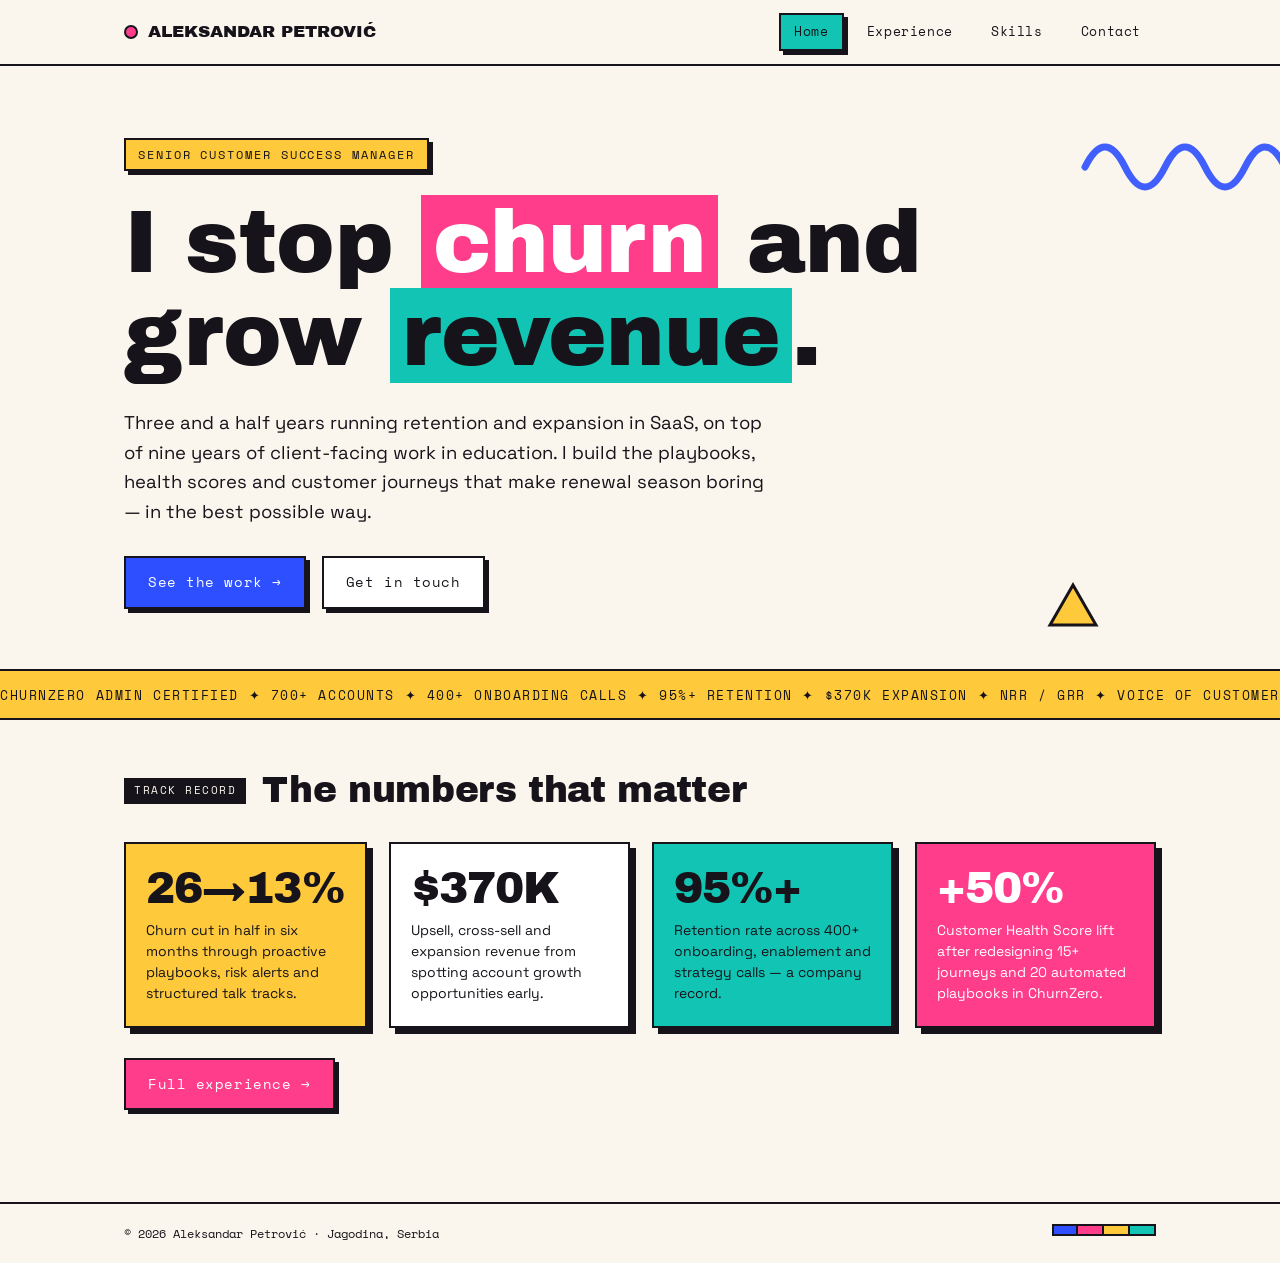
==== index.html @ 9ced5e2f "Add files via upload" ====
<!DOCTYPE html>
<html lang="en">
<head>
<meta charset="utf-8">
<meta name="viewport" content="width=device-width, initial-scale=1">
<title>Aleksandar Petrović — Senior Customer Success Manager</title>
<meta name="description" content="Senior Customer Success Manager. Churn cut from 26% to 13% in six months. $370K expansion revenue. ChurnZero Admin Certified.">
<link rel="preconnect" href="https://fonts.googleapis.com">
<link rel="preconnect" href="https://fonts.gstatic.com" crossorigin>
<link href="https://fonts.googleapis.com/css2?family=Archivo+Black&family=Space+Grotesk:wght@400;500;700&family=Space+Mono&display=swap" rel="stylesheet">
<link rel="stylesheet" href="styles.css">
<style>
/* hero specific */
.hero{padding:72px 0 60px;position:relative;overflow:hidden}
.hero h1{font-size:clamp(42px,7.4vw,88px);margin-top:26px;max-width:14ch}
.hero h1 .hl-pink{background:var(--pink);color:#fff;padding:0 12px;box-decoration-break:clone;-webkit-box-decoration-break:clone}
.hero h1 .hl-teal{background:var(--teal);padding:0 12px;box-decoration-break:clone;-webkit-box-decoration-break:clone}
.hero p.lede{max-width:54ch;margin:26px 0 0;font-size:18.5px}
.squiggle{position:absolute;right:-20px;top:56px;opacity:.9}
.tri{position:absolute;right:180px;bottom:40px}
@media(max-width:900px){.squiggle,.tri{display:none}}
.marquee{
  border-top:var(--border);border-bottom:var(--border);background:var(--yellow);
  overflow:hidden;white-space:nowrap;padding:10px 0;
}
.marquee span{
  display:inline-block;font-family:"Space Mono",monospace;font-size:13px;letter-spacing:.12em;
  text-transform:uppercase;animation:scroll 26s linear infinite;
}
@keyframes scroll{from{transform:translateX(0)}to{transform:translateX(-50%)}}
</style>
</head>
<body>

<nav>
  <div class="wrap">
    <a class="brand" href="index.html"><span class="dot"></span>ALEKSANDAR PETROVIĆ</a>
    <div class="navlinks">
      <a href="index.html" aria-current="page">Home</a>
      <a href="experience.html">Experience</a>
      <a href="skills.html">Skills</a>
      <a href="contact.html">Contact</a>
    </div>
  </div>
</nav>

<header class="hero">
  <div class="deco squiggle" aria-hidden="true">
    <svg width="220" height="90" viewBox="0 0 220 90" fill="none">
      <path d="M5 45 Q 25 5, 45 45 T 85 45 T 125 45 T 165 45 T 205 45" stroke="#2D4FFF" stroke-width="7" stroke-linecap="round"/>
    </svg>
  </div>
  <div class="deco tri" aria-hidden="true">
    <svg width="54" height="48" viewBox="0 0 54 48"><path d="M27 4 L50 44 L4 44 Z" fill="#FFC93C" stroke="#16141A" stroke-width="3"/></svg>
  </div>
  <div class="wrap">
    <span class="eyebrow">Senior Customer Success Manager</span>
    <h1>I stop <span class="hl-pink">churn</span> and grow <span class="hl-teal">revenue</span>.</h1>
    <p class="lede">Three and a half years running retention and expansion in SaaS, on top of nine years of client-facing work in education. I build the playbooks, health scores and customer journeys that make renewal season boring — in the best possible way.</p>
    <div class="btn-row">
      <a class="btn primary" href="experience.html">See the work →</a>
      <a class="btn" href="contact.html">Get in touch</a>
    </div>
  </div>
</header>

<div class="marquee" aria-hidden="true">
  <span>ChurnZero Admin Certified ✦ 700+ accounts ✦ 400+ onboarding calls ✦ 95%+ retention ✦ $370K expansion ✦ NRR / GRR ✦ Voice of Customer ✦ ChurnZero Admin Certified ✦ 700+ accounts ✦ 400+ onboarding calls ✦ 95%+ retention ✦ $370K expansion ✦ NRR / GRR ✦ Voice of Customer ✦&nbsp;</span>
</div>

<section>
  <div class="wrap">
    <div class="sec-title">
      <span class="tag">Track record</span>
      <h2>The numbers that matter</h2>
    </div>
    <div class="stats">
      <div class="stat s1">
        <div class="n">26→13%</div>
        <p>Churn cut in half in six months through proactive playbooks, risk alerts and structured talk tracks.</p>
      </div>
      <div class="stat s2">
        <div class="n">$370K</div>
        <p>Upsell, cross-sell and expansion revenue from spotting account growth opportunities early.</p>
      </div>
      <div class="stat s3">
        <div class="n">95%+</div>
        <p>Retention rate across 400+ onboarding, enablement and strategy calls — a company record.</p>
      </div>
      <div class="stat s4">
        <div class="n">+50%</div>
        <p>Customer Health Score lift after redesigning 15+ journeys and 20 automated playbooks in ChurnZero.</p>
      </div>
    </div>
    <div class="btn-row">
      <a class="btn hot" href="experience.html">Full experience →</a>
    </div>
  </div>
</section>

<footer>
  <div class="wrap">
    <span>© 2026 Aleksandar Petrović · Jagodina, Serbia</span>
    <span class="strip" aria-hidden="true"><i class="c1"></i><i class="c2"></i><i class="c3"></i><i class="c4"></i></span>
  </div>
</footer>

</body>
</html>
---- styles.css ----
:root{
  --paper:#FAF6EE;
  --ink:#16141A;
  --blue:#2D4FFF;
  --pink:#FF3D8A;
  --yellow:#FFC93C;
  --teal:#12C4B4;
  --shadow:6px 6px 0 var(--ink);
  --shadow-sm:4px 4px 0 var(--ink);
  --border:2.5px solid var(--ink);
  --max:1080px;
}
*{box-sizing:border-box}
html{scroll-behavior:smooth}
body{
  margin:0;background:var(--paper);color:var(--ink);
  font-family:"Space Grotesk",system-ui,sans-serif;
  font-size:17px;line-height:1.6;-webkit-font-smoothing:antialiased;
}
h1,h2,h3{font-family:"Archivo Black",system-ui,sans-serif;font-weight:400;line-height:1.05;letter-spacing:-.01em;margin:0}
a{color:inherit}
.wrap{max-width:var(--max);margin:0 auto;padding:0 24px}
.mono{font-family:"Space Mono",monospace}
.eyebrow{
  font-family:"Space Mono",monospace;font-size:12px;letter-spacing:.16em;
  text-transform:uppercase;display:inline-block;
  border:var(--border);background:var(--yellow);padding:5px 12px;box-shadow:var(--shadow-sm);
}
:focus-visible{outline:3px solid var(--blue);outline-offset:3px}

/* ================= NAV ================= */
nav{position:sticky;top:0;z-index:60;background:var(--paper);border-bottom:var(--border)}
nav .wrap{display:flex;align-items:center;justify-content:space-between;height:64px;gap:16px}
.brand{font-family:"Archivo Black",sans-serif;font-size:17px;text-decoration:none;display:flex;align-items:center;gap:10px}
.brand .dot{width:14px;height:14px;background:var(--pink);border:var(--border);border-radius:50%;display:inline-block}
.navlinks{display:flex;gap:8px;flex-wrap:wrap}
.navlinks a{
  font-family:"Space Mono",monospace;font-size:12.5px;letter-spacing:.05em;text-decoration:none;
  padding:7px 13px;border:2.5px solid transparent;
}
.navlinks a:hover{border-color:var(--ink)}
.navlinks a[aria-current="page"]{
  border-color:var(--ink);background:var(--teal);box-shadow:var(--shadow-sm);color:var(--ink);
}
@media(max-width:680px){
  nav .wrap{height:auto;flex-direction:column;align-items:flex-start;padding-top:12px;padding-bottom:12px}
}

/* ================= PAGE HEADER ================= */
.page-head{padding:64px 0 44px;position:relative;overflow:hidden}
.page-head h1{font-size:clamp(38px,6.4vw,72px);margin-top:22px}
.page-head p.lede{max-width:56ch;margin:20px 0 0;font-size:18px}

/* Memphis accents */
.deco{position:absolute;pointer-events:none}
.deco svg{display:block}

/* ================= CARDS / BLOCKS ================= */
.card{border:var(--border);background:#fff;box-shadow:var(--shadow);padding:26px}
.block-yellow{background:var(--yellow)}
.block-pink{background:var(--pink);color:#fff}
.block-blue{background:var(--blue);color:#fff}
.block-teal{background:var(--teal)}

/* stats grid */
.stats{display:grid;grid-template-columns:repeat(4,1fr);gap:22px;margin-top:8px}
@media(max-width:900px){.stats{grid-template-columns:repeat(2,1fr)}}
@media(max-width:480px){.stats{grid-template-columns:1fr}}
.stat{border:var(--border);box-shadow:var(--shadow);padding:22px 20px;background:#fff;transition:transform .15s}
.stat:hover{transform:translate(-3px,-3px)}
.stat .n{font-family:"Archivo Black",sans-serif;font-size:clamp(32px,4vw,44px);line-height:1;letter-spacing:-.02em}
.stat p{margin:10px 0 0;font-size:14px;line-height:1.5}
.stat.s1{background:var(--yellow)}
.stat.s2{background:#fff}
.stat.s3{background:var(--teal)}
.stat.s4{background:var(--pink);color:#fff}

/* buttons */
.btn{
  display:inline-block;font-family:"Space Mono",monospace;font-size:14px;letter-spacing:.04em;
  text-decoration:none;border:var(--border);padding:13px 22px;background:#fff;
  box-shadow:var(--shadow-sm);transition:transform .12s,box-shadow .12s;
}
.btn:hover{transform:translate(-2px,-2px);box-shadow:6px 6px 0 var(--ink)}
.btn:active{transform:translate(2px,2px);box-shadow:2px 2px 0 var(--ink)}
.btn.primary{background:var(--blue);color:#fff}
.btn.hot{background:var(--pink);color:#fff}
.btn-row{display:flex;flex-wrap:wrap;gap:16px;margin-top:30px}

/* ================= SECTIONS ================= */
section{padding:52px 0}
.sec-title{display:flex;align-items:center;gap:16px;margin-bottom:32px;flex-wrap:wrap}
.sec-title h2{font-size:clamp(24px,3.4vw,36px)}
.sec-title .tag{
  font-family:"Space Mono",monospace;font-size:11px;letter-spacing:.14em;text-transform:uppercase;
  background:var(--ink);color:var(--paper);padding:4px 10px;
}

/* ================= EXPERIENCE TIMELINE ================= */
.timeline{position:relative;margin-top:10px}
.timeline::before{
  content:"";position:absolute;left:9px;top:8px;bottom:8px;width:2.5px;background:var(--ink);
}
.job{position:relative;padding:0 0 44px 46px}
.job:last-child{padding-bottom:0}
.job::before{
  content:"";position:absolute;left:0;top:6px;width:16px;height:16px;border:var(--border);
  background:var(--yellow);border-radius:50%;
}
.job.now::before{background:var(--pink)}
.job .when{font-family:"Space Mono",monospace;font-size:12.5px;letter-spacing:.05em;margin-bottom:8px}
.job .when b{background:var(--yellow);border:2px solid var(--ink);padding:2px 8px;font-weight:400;margin-right:8px}
.job.now .when b{background:var(--pink);color:#fff}
.job h3{font-size:21px;margin-bottom:2px}
.job .org{font-family:"Space Mono",monospace;font-size:13px;color:var(--blue);margin:4px 0 14px}
.job ul{margin:0;padding-left:0;list-style:none}
.job li{position:relative;padding-left:22px;margin-bottom:8px;font-size:15.5px}
.job li::before{content:"→";position:absolute;left:0;font-family:"Space Mono",monospace;color:var(--pink)}
.job li b{font-weight:700}

/* ================= TOOLKIT ================= */
.tool-grid{display:grid;grid-template-columns:repeat(3,1fr);gap:24px}
@media(max-width:860px){.tool-grid{grid-template-columns:1fr}}
.tool-card{border:var(--border);box-shadow:var(--shadow);padding:24px;background:#fff}
.tool-card h3{font-size:17px;margin-bottom:16px;display:flex;align-items:center;gap:10px}
.tool-card h3 .sq{width:13px;height:13px;border:2px solid var(--ink);display:inline-block;flex:none}
.tool-card ul{margin:0;padding:0;list-style:none}
.tool-card li{font-size:15px;padding:5px 0;border-bottom:1.5px dashed #D8D2C4}
.tool-card li:last-child{border-bottom:0}
.pill-row{display:flex;flex-wrap:wrap;gap:10px;margin-top:6px}
.pill{
  font-family:"Space Mono",monospace;font-size:12.5px;border:2px solid var(--ink);
  padding:6px 13px;background:#fff;box-shadow:3px 3px 0 var(--ink);
}
.pill.hl{background:var(--teal)}

/* ================= CONTACT ================= */
.contact-card{border:var(--border);box-shadow:var(--shadow);background:var(--blue);color:#fff;padding:40px;position:relative;overflow:hidden}
.contact-card h2{font-size:clamp(28px,4.6vw,48px);color:#fff}
.contact-card p{max-width:52ch;color:#DCE2FF}
.contact-list{margin:26px 0 0;padding:0;list-style:none;display:grid;gap:12px}
.contact-list a{
  font-family:"Space Mono",monospace;font-size:14.5px;color:#fff;text-decoration:none;
  border-bottom:2px solid var(--yellow);padding-bottom:2px;
}
.contact-list a:hover{background:var(--yellow);color:var(--ink)}

/* ================= FOOTER ================= */
footer{border-top:var(--border);margin-top:40px}
footer .wrap{
  padding-top:20px;padding-bottom:20px;display:flex;justify-content:space-between;gap:14px;flex-wrap:wrap;
  font-family:"Space Mono",monospace;font-size:12px;
}
footer .strip{display:flex;gap:0}
footer .strip i{width:26px;height:12px;display:inline-block;border:2px solid var(--ink);border-left:0}
footer .strip i:first-child{border-left:2px solid var(--ink)}
footer .c1{background:var(--blue)}footer .c2{background:var(--pink)}
footer .c3{background:var(--yellow)}footer .c4{background:var(--teal)}

@media(prefers-reduced-motion:reduce){
  *{transition:none!important;animation:none!important}
  html{scroll-behavior:auto}
}
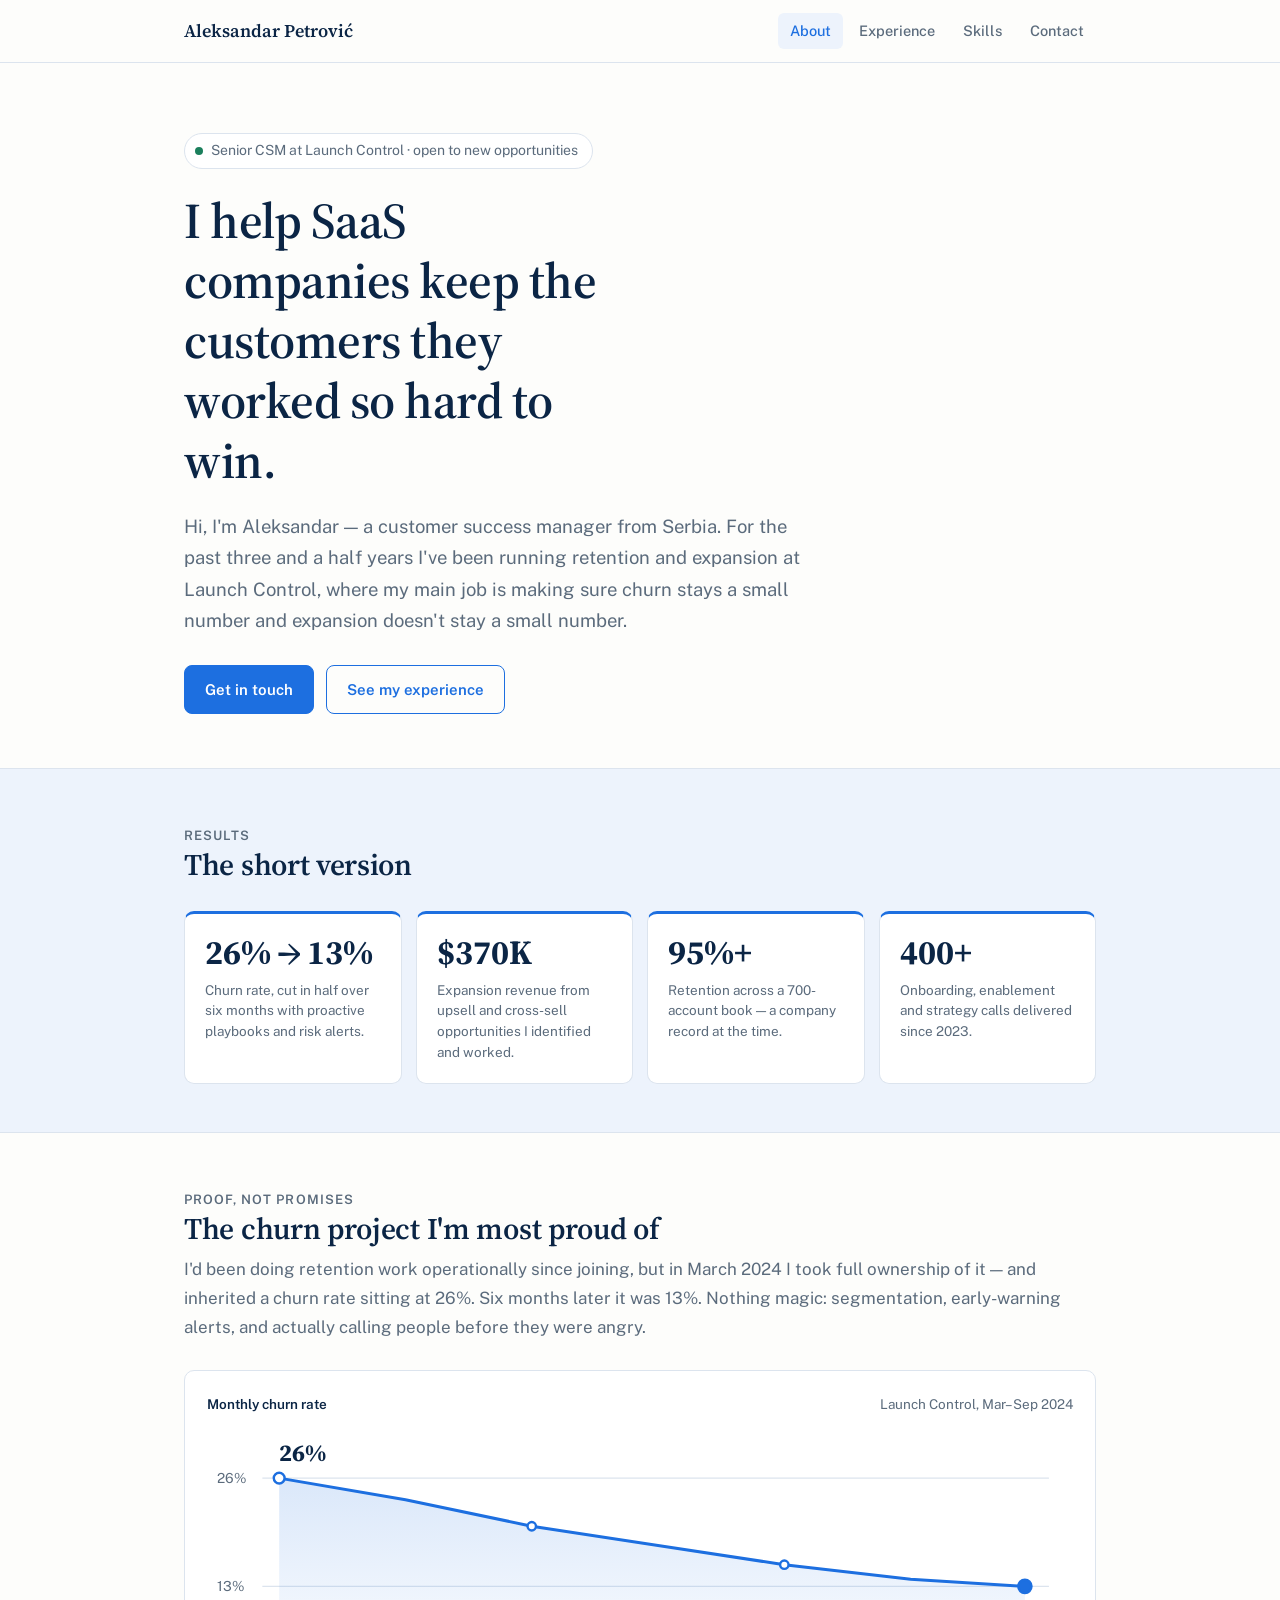
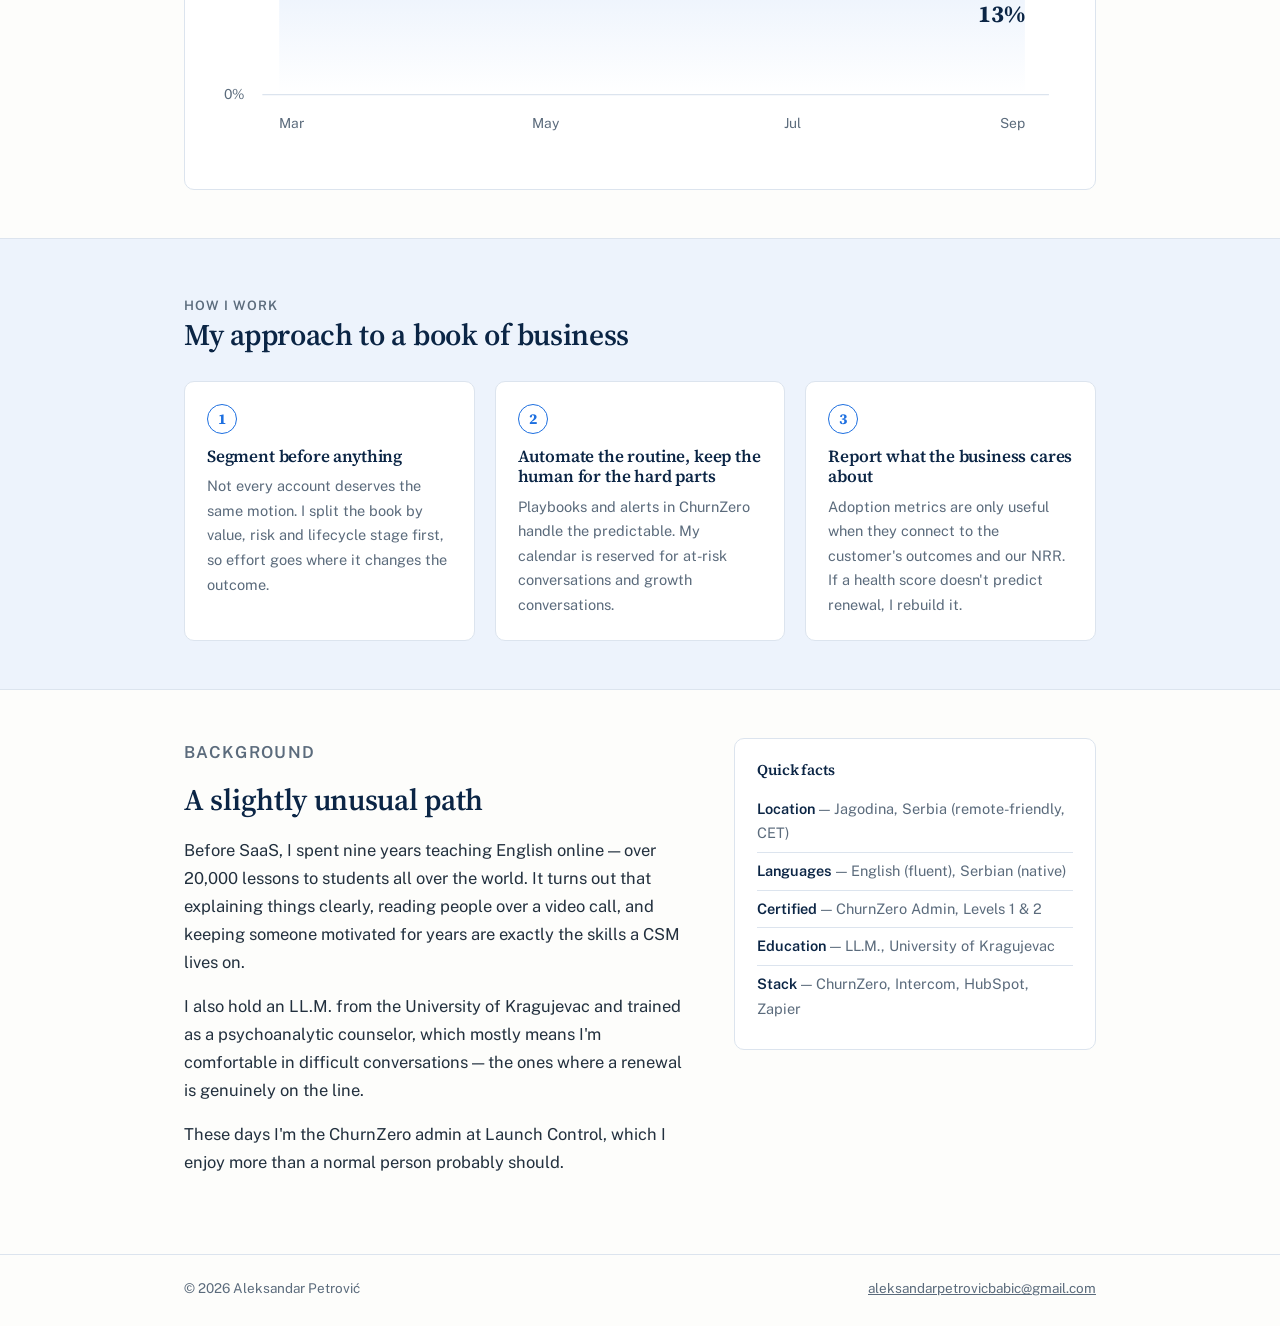
==== commit 18cd1886: "Add files via upload" ====
--- a/index.html
+++ b/index.html
@@ -3,40 +3,26 @@
 <head>
 <meta charset="utf-8">
 <meta name="viewport" content="width=device-width, initial-scale=1">
-<title>Aleksandar Petrović — Senior Customer Success Manager</title>
-<meta name="description" content="Senior Customer Success Manager. Churn cut from 26% to 13% in six months. $370K expansion revenue. ChurnZero Admin Certified.">
+<title>Aleksandar Petrović — Customer Success Manager</title>
+<meta name="description" content="Senior Customer Success Manager focused on retention and expansion. Cut churn from 26% to 13% in six months; $370K in expansion revenue.">
 <link rel="preconnect" href="https://fonts.googleapis.com">
 <link rel="preconnect" href="https://fonts.gstatic.com" crossorigin>
-<link href="https://fonts.googleapis.com/css2?family=Archivo+Black&family=Space+Grotesk:wght@400;500;700&family=Space+Mono&display=swap" rel="stylesheet">
+<link href="https://fonts.googleapis.com/css2?family=Public+Sans:wght@400;500;600&family=Source+Serif+4:opsz,wght@8..60,600;8..60,700&display=swap" rel="stylesheet">
 <link rel="stylesheet" href="styles.css">
 <style>
-/* hero specific */
-.hero{padding:72px 0 60px;position:relative;overflow:hidden}
-.hero h1{font-size:clamp(42px,7.4vw,88px);margin-top:26px;max-width:14ch}
-.hero h1 .hl-pink{background:var(--pink);color:#fff;padding:0 12px;box-decoration-break:clone;-webkit-box-decoration-break:clone}
-.hero h1 .hl-teal{background:var(--teal);padding:0 12px;box-decoration-break:clone;-webkit-box-decoration-break:clone}
-.hero p.lede{max-width:54ch;margin:26px 0 0;font-size:18.5px}
-.squiggle{position:absolute;right:-20px;top:56px;opacity:.9}
-.tri{position:absolute;right:180px;bottom:40px}
-@media(max-width:900px){.squiggle,.tri{display:none}}
-.marquee{
-  border-top:var(--border);border-bottom:var(--border);background:var(--yellow);
-  overflow:hidden;white-space:nowrap;padding:10px 0;
-}
-.marquee span{
-  display:inline-block;font-family:"Space Mono",monospace;font-size:13px;letter-spacing:.12em;
-  text-transform:uppercase;animation:scroll 26s linear infinite;
-}
-@keyframes scroll{from{transform:translateX(0)}to{transform:translateX(-50%)}}
+.hero{padding:70px 0 54px}
+.hero h1{font-size:clamp(32px,5vw,50px);max-width:18ch}
+.hero .lede{max-width:56ch;margin:20px 0 0;font-size:18.5px;color:var(--muted)}
+.hero .status{margin-bottom:22px}
 </style>
 </head>
 <body>
 
 <nav>
   <div class="wrap">
-    <a class="brand" href="index.html"><span class="dot"></span>ALEKSANDAR PETROVIĆ</a>
+    <a class="brand" href="index.html">Aleksandar Petrović</a>
     <div class="navlinks">
-      <a href="index.html" aria-current="page">Home</a>
+      <a href="index.html" aria-current="page">About</a>
       <a href="experience.html">Experience</a>
       <a href="skills.html">Skills</a>
       <a href="contact.html">Contact</a>
@@ -45,63 +31,140 @@
 </nav>
 
 <header class="hero">
-  <div class="deco squiggle" aria-hidden="true">
-    <svg width="220" height="90" viewBox="0 0 220 90" fill="none">
-      <path d="M5 45 Q 25 5, 45 45 T 85 45 T 125 45 T 165 45 T 205 45" stroke="#2D4FFF" stroke-width="7" stroke-linecap="round"/>
-    </svg>
-  </div>
-  <div class="deco tri" aria-hidden="true">
-    <svg width="54" height="48" viewBox="0 0 54 48"><path d="M27 4 L50 44 L4 44 Z" fill="#FFC93C" stroke="#16141A" stroke-width="3"/></svg>
-  </div>
   <div class="wrap">
-    <span class="eyebrow">Senior Customer Success Manager</span>
-    <h1>I stop <span class="hl-pink">churn</span> and grow <span class="hl-teal">revenue</span>.</h1>
-    <p class="lede">Three and a half years running retention and expansion in SaaS, on top of nine years of client-facing work in education. I build the playbooks, health scores and customer journeys that make renewal season boring — in the best possible way.</p>
+    <span class="status"><span class="pulse"></span>Senior CSM at Launch Control · open to new opportunities</span>
+    <h1>I help SaaS companies keep the customers they worked so hard to win.</h1>
+    <p class="lede">Hi, I'm Aleksandar — a customer success manager from Serbia. For the past three and a half years I've been running retention and expansion at Launch Control, where my main job is making sure churn stays a small number and expansion doesn't stay a small number.</p>
     <div class="btn-row">
-      <a class="btn primary" href="experience.html">See the work →</a>
       <a class="btn" href="contact.html">Get in touch</a>
+      <a class="btn ghost" href="experience.html">See my experience</a>
     </div>
   </div>
 </header>
 
-<div class="marquee" aria-hidden="true">
-  <span>ChurnZero Admin Certified ✦ 700+ accounts ✦ 400+ onboarding calls ✦ 95%+ retention ✦ $370K expansion ✦ NRR / GRR ✦ Voice of Customer ✦ ChurnZero Admin Certified ✦ 700+ accounts ✦ 400+ onboarding calls ✦ 95%+ retention ✦ $370K expansion ✦ NRR / GRR ✦ Voice of Customer ✦&nbsp;</span>
-</div>
+<section class="tint">
+  <div class="wrap">
+    <div class="sec-title">
+      <p class="kicker">Results</p>
+      <h2>The short version</h2>
+    </div>
+    <div class="numbers">
+      <div class="num">
+        <div class="n">26% → 13%</div>
+        <p>Churn rate, cut in half over six months with proactive playbooks and risk alerts.</p>
+      </div>
+      <div class="num">
+        <div class="n">$370K</div>
+        <p>Expansion revenue from upsell and cross-sell opportunities I identified and worked.</p>
+      </div>
+      <div class="num">
+        <div class="n">95%+</div>
+        <p>Retention across a 700-account book — a company record at the time.</p>
+      </div>
+      <div class="num">
+        <div class="n">400+</div>
+        <p>Onboarding, enablement and strategy calls delivered since 2023.</p>
+      </div>
+    </div>
+  </div>
+</section>
 
 <section>
   <div class="wrap">
     <div class="sec-title">
-      <span class="tag">Track record</span>
-      <h2>The numbers that matter</h2>
+      <p class="kicker">Proof, not promises</p>
+      <h2>The churn project I'm most proud of</h2>
+      <p>I'd been doing retention work operationally since joining, but in March 2024 I took full ownership of it — and inherited a churn rate sitting at 26%. Six months later it was 13%. Nothing magic: segmentation, early-warning alerts, and actually calling people before they were angry.</p>
     </div>
-    <div class="stats">
-      <div class="stat s1">
-        <div class="n">26→13%</div>
-        <p>Churn cut in half in six months through proactive playbooks, risk alerts and structured talk tracks.</p>
+    <figure class="chart">
+      <figcaption><b>Monthly churn rate</b><span>Launch Control, Mar–Sep 2024</span></figcaption>
+      <svg viewBox="0 0 720 280" role="img" aria-label="Line chart: monthly churn falling from 26 percent in March to 13 percent in September 2024.">
+        <defs>
+          <linearGradient id="fade" x1="0" y1="0" x2="0" y2="1">
+            <stop offset="0%" stop-color="#1D6FE0" stop-opacity=".18"/>
+            <stop offset="100%" stop-color="#1D6FE0" stop-opacity="0"/>
+          </linearGradient>
+        </defs>
+        <line class="gridline" x1="46" y1="40"  x2="700" y2="40"/>
+        <line class="gridline" x1="46" y1="130" x2="700" y2="130"/>
+        <line class="gridline" x1="46" y1="220" x2="700" y2="220"/>
+        <text class="axis" x="8" y="44">26%</text>
+        <text class="axis" x="8" y="134">13%</text>
+        <text class="axis" x="14" y="224">0%</text>
+
+        <path class="area-churn" d="M60 40 L165 58 L270 80 L375 96 L480 112 L585 124 L680 130 L680 220 L60 220 Z"/>
+        <path class="line-churn" d="M60 40 L165 58 L270 80 L375 96 L480 112 L585 124 L680 130"/>
+
+        <circle class="pt" cx="60" cy="40" r="4.5"/>
+        <circle class="pt" cx="270" cy="80" r="3.5"/>
+        <circle class="pt" cx="480" cy="112" r="3.5"/>
+        <circle class="pt end" cx="680" cy="130" r="5.5"/>
+
+        <text class="chart-val" x="60" y="26">26%</text>
+        <text class="chart-val" x="680" y="160" text-anchor="end">13%</text>
+        <text class="axis" x="60" y="248">Mar</text>
+        <text class="axis" x="270" y="248">May</text>
+        <text class="axis" x="480" y="248">Jul</text>
+        <text class="axis" x="680" y="248" text-anchor="end">Sep</text>
+      </svg>
+    </figure>
+  </div>
+</section>
+
+<section class="tint">
+  <div class="wrap">
+    <div class="sec-title">
+      <p class="kicker">How I work</p>
+      <h2>My approach to a book of business</h2>
+    </div>
+    <div class="steps">
+      <div class="step">
+        <span class="no">1</span>
+        <h3>Segment before anything</h3>
+        <p>Not every account deserves the same motion. I split the book by value, risk and lifecycle stage first, so effort goes where it changes the outcome.</p>
       </div>
-      <div class="stat s2">
-        <div class="n">$370K</div>
-        <p>Upsell, cross-sell and expansion revenue from spotting account growth opportunities early.</p>
+      <div class="step">
+        <span class="no">2</span>
+        <h3>Automate the routine, keep the human for the hard parts</h3>
+        <p>Playbooks and alerts in ChurnZero handle the predictable. My calendar is reserved for at-risk conversations and growth conversations.</p>
       </div>
-      <div class="stat s3">
-        <div class="n">95%+</div>
-        <p>Retention rate across 400+ onboarding, enablement and strategy calls — a company record.</p>
-      </div>
-      <div class="stat s4">
-        <div class="n">+50%</div>
-        <p>Customer Health Score lift after redesigning 15+ journeys and 20 automated playbooks in ChurnZero.</p>
+      <div class="step">
+        <span class="no">3</span>
+        <h3>Report what the business cares about</h3>
+        <p>Adoption metrics are only useful when they connect to the customer's outcomes and our NRR. If a health score doesn't predict renewal, I rebuild it.</p>
       </div>
     </div>
-    <div class="btn-row">
-      <a class="btn hot" href="experience.html">Full experience →</a>
+  </div>
+</section>
+
+<section>
+  <div class="wrap about">
+    <div>
+      <div class="sec-title" style="margin-bottom:18px">
+        <p class="kicker">Background</p>
+        <h2>A slightly unusual path</h2>
+      </div>
+      <p>Before SaaS, I spent nine years teaching English online — over 20,000 lessons to students all over the world. It turns out that explaining things clearly, reading people over a video call, and keeping someone motivated for years are exactly the skills a CSM lives on.</p>
+      <p>I also hold an LL.M. from the University of Kragujevac and trained as a psychoanalytic counselor, which mostly means I'm comfortable in difficult conversations — the ones where a renewal is genuinely on the line.</p>
+      <p>These days I'm the ChurnZero admin at Launch Control, which I enjoy more than a normal person probably should.</p>
+    </div>
+    <div class="aside-card">
+      <h3>Quick facts</h3>
+      <ul>
+        <li><b>Location</b> — Jagodina, Serbia (remote-friendly, CET)</li>
+        <li><b>Languages</b> — English (fluent), Serbian (native)</li>
+        <li><b>Certified</b> — ChurnZero Admin, Levels 1 &amp; 2</li>
+        <li><b>Education</b> — LL.M., University of Kragujevac</li>
+        <li><b>Stack</b> — ChurnZero, Intercom, HubSpot, Zapier</li>
+      </ul>
     </div>
   </div>
 </section>
 
 <footer>
   <div class="wrap">
-    <span>© 2026 Aleksandar Petrović · Jagodina, Serbia</span>
-    <span class="strip" aria-hidden="true"><i class="c1"></i><i class="c2"></i><i class="c3"></i><i class="c4"></i></span>
+    <span>© 2026 Aleksandar Petrović</span>
+    <span><a href="mailto:aleksandarpetrovicbabic@gmail.com">aleksandarpetrovicbabic@gmail.com</a></span>
   </div>
 </footer>
 
--- a/styles.css
+++ b/styles.css
@@ -1,163 +1,178 @@
 :root{
-  --paper:#FAF6EE;
-  --ink:#16141A;
-  --blue:#2D4FFF;
-  --pink:#FF3D8A;
-  --yellow:#FFC93C;
-  --teal:#12C4B4;
-  --shadow:6px 6px 0 var(--ink);
-  --shadow-sm:4px 4px 0 var(--ink);
-  --border:2.5px solid var(--ink);
-  --max:1080px;
+  --navy:#0B2545;
+  --blue:#1D6FE0;
+  --blue-dark:#134FA8;
+  --blue-wash:#EDF3FC;
+  --bg:#FDFDFB;
+  --text:#22303E;
+  --muted:#5B6B7C;
+  --line:#DCE4EE;
+  --green:#1B7F5C;
+  --max:960px;
+  --serif:"Source Serif 4",Georgia,serif;
+  --sans:"Public Sans",-apple-system,system-ui,sans-serif;
 }
 *{box-sizing:border-box}
 html{scroll-behavior:smooth}
 body{
-  margin:0;background:var(--paper);color:var(--ink);
-  font-family:"Space Grotesk",system-ui,sans-serif;
-  font-size:17px;line-height:1.6;-webkit-font-smoothing:antialiased;
+  margin:0;background:var(--bg);color:var(--text);
+  font-family:var(--sans);font-size:17px;line-height:1.7;
+  -webkit-font-smoothing:antialiased;
 }
-h1,h2,h3{font-family:"Archivo Black",system-ui,sans-serif;font-weight:400;line-height:1.05;letter-spacing:-.01em;margin:0}
-a{color:inherit}
+h1,h2,h3{font-family:var(--serif);font-weight:600;color:var(--navy);line-height:1.2;margin:0;letter-spacing:-.01em}
+a{color:var(--blue)}
+a:hover{color:var(--blue-dark)}
 .wrap{max-width:var(--max);margin:0 auto;padding:0 24px}
-.mono{font-family:"Space Mono",monospace}
-.eyebrow{
-  font-family:"Space Mono",monospace;font-size:12px;letter-spacing:.16em;
-  text-transform:uppercase;display:inline-block;
-  border:var(--border);background:var(--yellow);padding:5px 12px;box-shadow:var(--shadow-sm);
-}
-:focus-visible{outline:3px solid var(--blue);outline-offset:3px}
+:focus-visible{outline:2px solid var(--blue);outline-offset:3px}
 
-/* ================= NAV ================= */
-nav{position:sticky;top:0;z-index:60;background:var(--paper);border-bottom:var(--border)}
-nav .wrap{display:flex;align-items:center;justify-content:space-between;height:64px;gap:16px}
-.brand{font-family:"Archivo Black",sans-serif;font-size:17px;text-decoration:none;display:flex;align-items:center;gap:10px}
-.brand .dot{width:14px;height:14px;background:var(--pink);border:var(--border);border-radius:50%;display:inline-block}
-.navlinks{display:flex;gap:8px;flex-wrap:wrap}
-.navlinks a{
-  font-family:"Space Mono",monospace;font-size:12.5px;letter-spacing:.05em;text-decoration:none;
-  padding:7px 13px;border:2.5px solid transparent;
-}
-.navlinks a:hover{border-color:var(--ink)}
-.navlinks a[aria-current="page"]{
-  border-color:var(--ink);background:var(--teal);box-shadow:var(--shadow-sm);color:var(--ink);
-}
-@media(max-width:680px){
-  nav .wrap{height:auto;flex-direction:column;align-items:flex-start;padding-top:12px;padding-bottom:12px}
+.kicker{
+  font-size:13px;font-weight:600;letter-spacing:.08em;text-transform:uppercase;
+  color:var(--blue);margin:0 0 14px;
 }
 
-/* ================= PAGE HEADER ================= */
-.page-head{padding:64px 0 44px;position:relative;overflow:hidden}
-.page-head h1{font-size:clamp(38px,6.4vw,72px);margin-top:22px}
-.page-head p.lede{max-width:56ch;margin:20px 0 0;font-size:18px}
+/* ---------- nav ---------- */
+nav{background:var(--bg);border-bottom:1px solid var(--line);position:sticky;top:0;z-index:50}
+nav .wrap{display:flex;align-items:center;justify-content:space-between;min-height:62px;gap:14px;flex-wrap:wrap;padding-top:8px;padding-bottom:8px}
+.brand{font-family:var(--serif);font-weight:600;font-size:18px;color:var(--navy);text-decoration:none}
+.navlinks{display:flex;gap:4px;flex-wrap:wrap}
+.navlinks a{
+  font-size:14.5px;font-weight:500;color:var(--muted);text-decoration:none;
+  padding:6px 12px;border-radius:6px;
+}
+.navlinks a:hover{color:var(--navy);background:var(--blue-wash)}
+.navlinks a[aria-current="page"]{color:var(--blue);background:var(--blue-wash)}
 
-/* Memphis accents */
-.deco{position:absolute;pointer-events:none}
-.deco svg{display:block}
+/* ---------- hero / page head ---------- */
+.page-head{padding:64px 0 48px}
+.page-head h1{font-size:clamp(30px,4.6vw,44px)}
+.page-head .lede{max-width:60ch;margin:18px 0 0;font-size:18px;color:var(--muted)}
 
-/* ================= CARDS / BLOCKS ================= */
-.card{border:var(--border);background:#fff;box-shadow:var(--shadow);padding:26px}
-.block-yellow{background:var(--yellow)}
-.block-pink{background:var(--pink);color:#fff}
-.block-blue{background:var(--blue);color:#fff}
-.block-teal{background:var(--teal)}
+.status{
+  display:inline-flex;align-items:center;gap:8px;font-size:14px;color:var(--muted);
+  border:1px solid var(--line);border-radius:999px;padding:5px 14px 5px 10px;background:#fff;
+}
+.status .pulse{width:8px;height:8px;border-radius:50%;background:var(--green);flex:none}
 
-/* stats grid */
-.stats{display:grid;grid-template-columns:repeat(4,1fr);gap:22px;margin-top:8px}
-@media(max-width:900px){.stats{grid-template-columns:repeat(2,1fr)}}
-@media(max-width:480px){.stats{grid-template-columns:1fr}}
-.stat{border:var(--border);box-shadow:var(--shadow);padding:22px 20px;background:#fff;transition:transform .15s}
-.stat:hover{transform:translate(-3px,-3px)}
-.stat .n{font-family:"Archivo Black",sans-serif;font-size:clamp(32px,4vw,44px);line-height:1;letter-spacing:-.02em}
-.stat p{margin:10px 0 0;font-size:14px;line-height:1.5}
-.stat.s1{background:var(--yellow)}
-.stat.s2{background:#fff}
-.stat.s3{background:var(--teal)}
-.stat.s4{background:var(--pink);color:#fff}
+/* ---------- buttons ---------- */
+.btn-row{display:flex;flex-wrap:wrap;gap:12px;margin-top:28px}
+.btn{
+  display:inline-block;font-size:15px;font-weight:600;text-decoration:none;
+  padding:11px 20px;border-radius:8px;border:1px solid var(--blue);
+  background:var(--blue);color:#fff;transition:background .15s;
+}
+.btn:hover{background:var(--blue-dark);color:#fff}
+.btn.ghost{background:transparent;color:var(--blue)}
+.btn.ghost:hover{background:var(--blue-wash);color:var(--blue-dark)}
 
-/* buttons */
-.btn{
-  display:inline-block;font-family:"Space Mono",monospace;font-size:14px;letter-spacing:.04em;
-  text-decoration:none;border:var(--border);padding:13px 22px;background:#fff;
-  box-shadow:var(--shadow-sm);transition:transform .12s,box-shadow .12s;
+/* ---------- sections ---------- */
+section{padding:48px 0}
+section.tint{background:var(--blue-wash);border-top:1px solid var(--line);border-bottom:1px solid var(--line)}
+.sec-title{margin-bottom:28px}
+.sec-title h2{font-size:clamp(23px,3vw,30px)}
+.sec-title p{margin:8px 0 0;color:var(--muted)}
+
+/* ---------- numbers ---------- */
+.numbers{display:grid;grid-template-columns:repeat(4,1fr);gap:14px}
+@media(max-width:880px){.numbers{grid-template-columns:repeat(2,1fr)}}
+@media(max-width:460px){.numbers{grid-template-columns:1fr}}
+.num{
+  background:#fff;border:1px solid var(--line);border-radius:10px;padding:20px;
+  border-top:3px solid var(--blue);
 }
-.btn:hover{transform:translate(-2px,-2px);box-shadow:6px 6px 0 var(--ink)}
-.btn:active{transform:translate(2px,2px);box-shadow:2px 2px 0 var(--ink)}
-.btn.primary{background:var(--blue);color:#fff}
-.btn.hot{background:var(--pink);color:#fff}
-.btn-row{display:flex;flex-wrap:wrap;gap:16px;margin-top:30px}
+.num .n{font-family:var(--serif);font-weight:700;font-size:clamp(26px,3vw,34px);color:var(--navy);line-height:1.1}
+.num p{margin:8px 0 0;font-size:13.5px;color:var(--muted);line-height:1.55}
 
-/* ================= SECTIONS ================= */
-section{padding:52px 0}
-.sec-title{display:flex;align-items:center;gap:16px;margin-bottom:32px;flex-wrap:wrap}
-.sec-title h2{font-size:clamp(24px,3.4vw,36px)}
-.sec-title .tag{
-  font-family:"Space Mono",monospace;font-size:11px;letter-spacing:.14em;text-transform:uppercase;
-  background:var(--ink);color:var(--paper);padding:4px 10px;
+/* ---------- chart ---------- */
+figure.chart{margin:0;background:#fff;border:1px solid var(--line);border-radius:10px;padding:22px}
+figure.chart figcaption{font-size:13.5px;color:var(--muted);margin-bottom:14px;display:flex;justify-content:space-between;gap:10px;flex-wrap:wrap}
+figure.chart figcaption b{color:var(--navy);font-weight:600}
+figure.chart svg{width:100%;height:auto;display:block}
+.gridline{stroke:var(--line);stroke-width:1}
+.axis{font-family:var(--sans);font-size:11.5px;fill:var(--muted)}
+.line-churn{fill:none;stroke:var(--blue);stroke-width:2.5;stroke-linecap:round;stroke-linejoin:round}
+.area-churn{fill:url(#fade);opacity:.9}
+.pt{fill:#fff;stroke:var(--blue);stroke-width:2}
+.pt.end{fill:var(--blue)}
+.chart-val{font-family:var(--serif);font-weight:700;font-size:20px;fill:var(--navy)}
+
+/* ---------- how i work ---------- */
+.steps{display:grid;grid-template-columns:repeat(3,1fr);gap:20px}
+@media(max-width:820px){.steps{grid-template-columns:1fr}}
+.step{background:#fff;border:1px solid var(--line);border-radius:10px;padding:22px}
+.step .no{
+  font-family:var(--serif);font-size:15px;font-weight:700;color:var(--blue);
+  display:inline-block;border:1.5px solid var(--blue);border-radius:50%;
+  width:30px;height:30px;line-height:27px;text-align:center;margin-bottom:12px;
+}
+.step h3{font-size:17px;margin-bottom:8px}
+.step p{margin:0;font-size:14.5px;color:var(--muted)}
+
+/* ---------- experience ---------- */
+.job{
+  display:grid;grid-template-columns:170px 1fr;gap:30px;
+  padding:30px 0;border-bottom:1px solid var(--line);
+}
+.job:last-of-type{border-bottom:0}
+@media(max-width:760px){.job{grid-template-columns:1fr;gap:8px}}
+.job .when{font-size:14px;color:var(--muted);padding-top:3px}
+.job .when .now{color:var(--green);font-weight:600;display:block;font-size:13px;margin-bottom:2px}
+.job h3{font-size:19px}
+.job .org{font-size:14.5px;color:var(--blue);font-weight:600;margin:3px 0 12px}
+.job ul{margin:0;padding-left:18px}
+.job li{margin-bottom:7px;font-size:15.5px;color:var(--text)}
+.job li::marker{color:var(--blue)}
+.job li b{font-weight:600;color:var(--navy)}
+
+/* ---------- skills ---------- */
+.skill-cols{display:grid;grid-template-columns:repeat(3,1fr);gap:32px}
+@media(max-width:820px){.skill-cols{grid-template-columns:1fr}}
+.skill-cols h3{font-size:16px;padding-bottom:10px;border-bottom:2px solid var(--blue);margin-bottom:14px}
+.skill-cols ul{margin:0;padding:0;list-style:none}
+.skill-cols li{font-size:15px;padding:5px 0;color:var(--text)}
+.skill-cols li b{font-weight:600;color:var(--navy)}
+.skill-cols li span{color:var(--muted);font-size:13.5px}
+
+.tags{display:flex;flex-wrap:wrap;gap:9px}
+.tag{
+  font-size:13.5px;font-weight:500;color:var(--navy);
+  background:var(--blue-wash);border:1px solid #C9DAF3;border-radius:999px;padding:5px 14px;
 }
 
-/* ================= EXPERIENCE TIMELINE ================= */
-.timeline{position:relative;margin-top:10px}
-.timeline::before{
-  content:"";position:absolute;left:9px;top:8px;bottom:8px;width:2.5px;background:var(--ink);
+/* ---------- certs ---------- */
+.certs{display:grid;grid-template-columns:1fr 1fr;gap:14px}
+@media(max-width:700px){.certs{grid-template-columns:1fr}}
+.cert{background:#fff;border:1px solid var(--line);border-radius:10px;padding:18px 20px}
+.cert h3{font-size:15.5px;margin-bottom:3px}
+.cert p{margin:0;font-size:14px;color:var(--muted)}
+
+/* ---------- about blurb ---------- */
+.about{display:grid;grid-template-columns:1.4fr 1fr;gap:44px;align-items:start}
+@media(max-width:820px){.about{grid-template-columns:1fr}}
+.about p{margin:0 0 16px;font-size:16.5px}
+.about p:last-child{margin-bottom:0}
+.aside-card{background:#fff;border:1px solid var(--line);border-radius:10px;padding:22px}
+.aside-card h3{font-size:15px;margin-bottom:12px}
+.aside-card ul{margin:0;padding:0;list-style:none}
+.aside-card li{font-size:14.5px;padding:6px 0;border-bottom:1px solid var(--line);color:var(--muted)}
+.aside-card li:last-child{border-bottom:0}
+.aside-card li b{color:var(--navy);font-weight:600}
+
+/* ---------- contact ---------- */
+.contact-box{background:var(--navy);border-radius:14px;padding:40px;color:#fff}
+.contact-box h2{color:#fff;font-size:clamp(24px,3.6vw,34px)}
+.contact-box p{color:#B9C7DA;max-width:52ch;margin:14px 0 0}
+.contact-list{margin:26px 0 0;padding:0;list-style:none;display:grid;gap:10px}
+.contact-list a{color:#fff;text-decoration:none;font-size:16px;border-bottom:1px solid rgba(255,255,255,.35);padding-bottom:2px}
+.contact-list a:hover{border-color:#fff;color:#fff}
+.contact-list .lbl{display:inline-block;width:74px;color:#8FA3BC;font-size:13.5px}
+
+/* ---------- footer ---------- */
+footer{border-top:1px solid var(--line);margin-top:30px}
+footer .wrap{
+  padding-top:22px;padding-bottom:26px;display:flex;justify-content:space-between;
+  gap:12px;flex-wrap:wrap;font-size:13.5px;color:var(--muted);
 }
-.job{position:relative;padding:0 0 44px 46px}
-.job:last-child{padding-bottom:0}
-.job::before{
-  content:"";position:absolute;left:0;top:6px;width:16px;height:16px;border:var(--border);
-  background:var(--yellow);border-radius:50%;
-}
-.job.now::before{background:var(--pink)}
-.job .when{font-family:"Space Mono",monospace;font-size:12.5px;letter-spacing:.05em;margin-bottom:8px}
-.job .when b{background:var(--yellow);border:2px solid var(--ink);padding:2px 8px;font-weight:400;margin-right:8px}
-.job.now .when b{background:var(--pink);color:#fff}
-.job h3{font-size:21px;margin-bottom:2px}
-.job .org{font-family:"Space Mono",monospace;font-size:13px;color:var(--blue);margin:4px 0 14px}
-.job ul{margin:0;padding-left:0;list-style:none}
-.job li{position:relative;padding-left:22px;margin-bottom:8px;font-size:15.5px}
-.job li::before{content:"→";position:absolute;left:0;font-family:"Space Mono",monospace;color:var(--pink)}
-.job li b{font-weight:700}
+footer a{color:var(--muted)}
+footer a:hover{color:var(--blue)}
 
-/* ================= TOOLKIT ================= */
-.tool-grid{display:grid;grid-template-columns:repeat(3,1fr);gap:24px}
-@media(max-width:860px){.tool-grid{grid-template-columns:1fr}}
-.tool-card{border:var(--border);box-shadow:var(--shadow);padding:24px;background:#fff}
-.tool-card h3{font-size:17px;margin-bottom:16px;display:flex;align-items:center;gap:10px}
-.tool-card h3 .sq{width:13px;height:13px;border:2px solid var(--ink);display:inline-block;flex:none}
-.tool-card ul{margin:0;padding:0;list-style:none}
-.tool-card li{font-size:15px;padding:5px 0;border-bottom:1.5px dashed #D8D2C4}
-.tool-card li:last-child{border-bottom:0}
-.pill-row{display:flex;flex-wrap:wrap;gap:10px;margin-top:6px}
-.pill{
-  font-family:"Space Mono",monospace;font-size:12.5px;border:2px solid var(--ink);
-  padding:6px 13px;background:#fff;box-shadow:3px 3px 0 var(--ink);
-}
-.pill.hl{background:var(--teal)}
-
-/* ================= CONTACT ================= */
-.contact-card{border:var(--border);box-shadow:var(--shadow);background:var(--blue);color:#fff;padding:40px;position:relative;overflow:hidden}
-.contact-card h2{font-size:clamp(28px,4.6vw,48px);color:#fff}
-.contact-card p{max-width:52ch;color:#DCE2FF}
-.contact-list{margin:26px 0 0;padding:0;list-style:none;display:grid;gap:12px}
-.contact-list a{
-  font-family:"Space Mono",monospace;font-size:14.5px;color:#fff;text-decoration:none;
-  border-bottom:2px solid var(--yellow);padding-bottom:2px;
-}
-.contact-list a:hover{background:var(--yellow);color:var(--ink)}
-
-/* ================= FOOTER ================= */
-footer{border-top:var(--border);margin-top:40px}
-footer .wrap{
-  padding-top:20px;padding-bottom:20px;display:flex;justify-content:space-between;gap:14px;flex-wrap:wrap;
-  font-family:"Space Mono",monospace;font-size:12px;
-}
-footer .strip{display:flex;gap:0}
-footer .strip i{width:26px;height:12px;display:inline-block;border:2px solid var(--ink);border-left:0}
-footer .strip i:first-child{border-left:2px solid var(--ink)}
-footer .c1{background:var(--blue)}footer .c2{background:var(--pink)}
-footer .c3{background:var(--yellow)}footer .c4{background:var(--teal)}
-
-@media(prefers-reduced-motion:reduce){
-  *{transition:none!important;animation:none!important}
-  html{scroll-behavior:auto}
-}
+@media(prefers-reduced-motion:reduce){html{scroll-behavior:auto}}
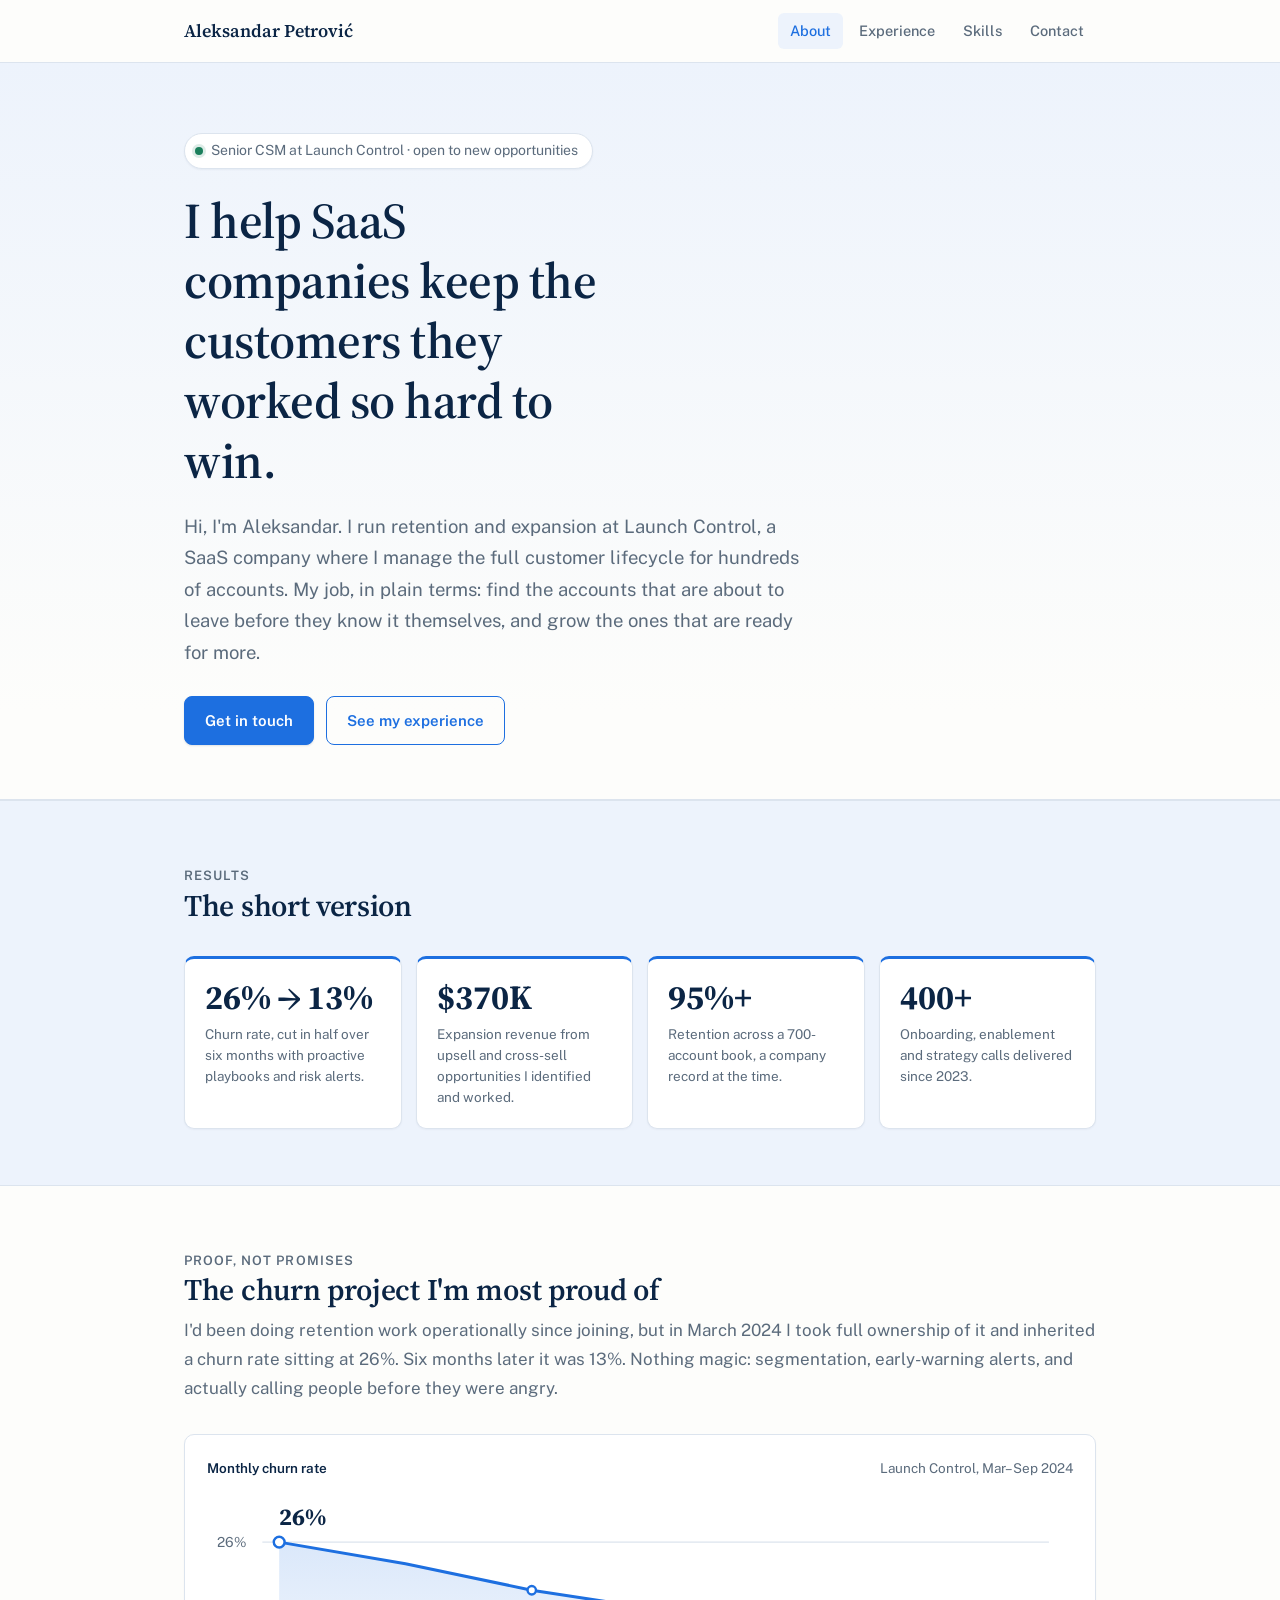
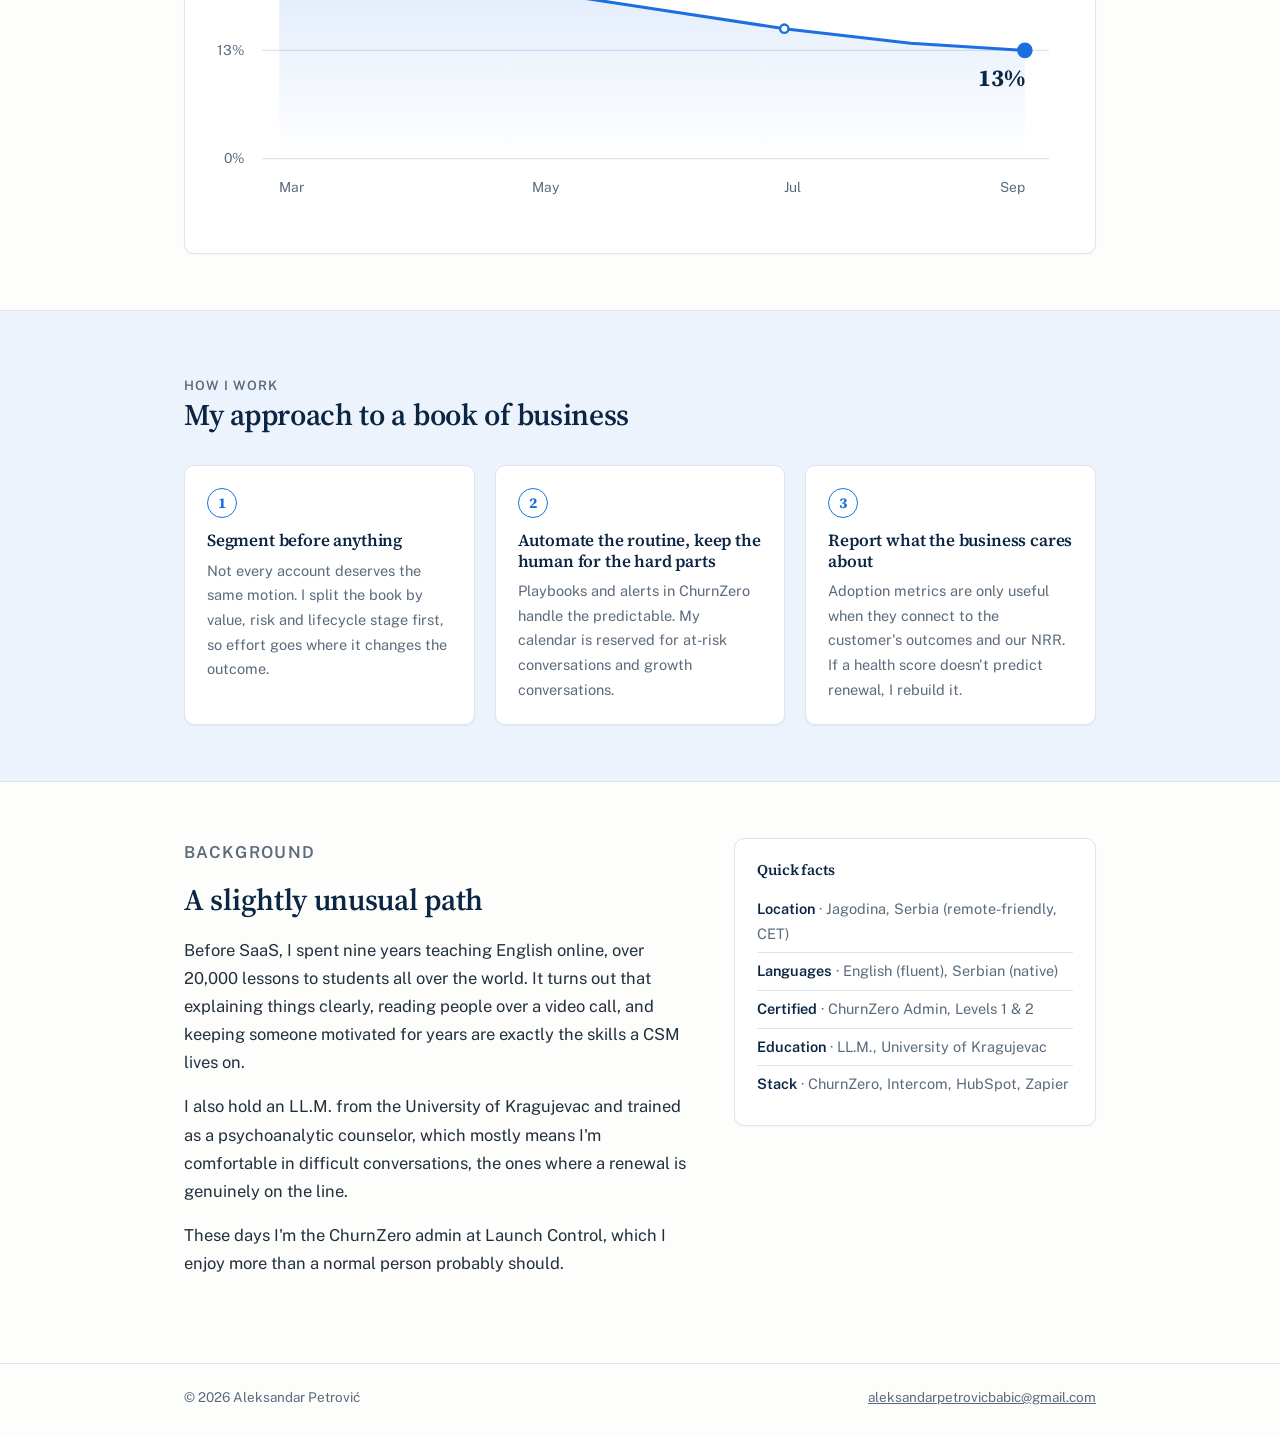
==== commit 43932b50: "Add files via upload" ====
--- a/index.html
+++ b/index.html
@@ -3,8 +3,15 @@
 <head>
 <meta charset="utf-8">
 <meta name="viewport" content="width=device-width, initial-scale=1">
-<title>Aleksandar Petrović — Customer Success Manager</title>
+<title>Aleksandar Petrović | Aleksandar Petrović</title>
 <meta name="description" content="Senior Customer Success Manager focused on retention and expansion. Cut churn from 26% to 13% in six months; $370K in expansion revenue.">
+<link rel="icon" href="data:image/svg+xml,%3Csvg xmlns='http://www.w3.org/2000/svg' viewBox='0 0 64 64'%3E%3Crect width='64' height='64' rx='14' fill='%230B2545'/%3E%3Ctext x='32' y='42' font-family='Georgia,serif' font-size='28' font-weight='bold' fill='%23FFFFFF' text-anchor='middle'%3EAP%3C/text%3E%3C/svg%3E">
+<meta property="og:title" content="Aleksandar Petrović | Customer Success Manager">
+<meta property="og:description" content="Senior CSM focused on retention and expansion. Churn cut from 26% to 13% in six months; $370K in expansion revenue.">
+<meta property="og:type" content="website">
+<meta property="og:url" content="https://csmaleksandarpetrovic.github.io/index.html">
+<meta property="og:site_name" content="Aleksandar Petrović">
+<meta name="twitter:card" content="summary">
 <link rel="preconnect" href="https://fonts.googleapis.com">
 <link rel="preconnect" href="https://fonts.gstatic.com" crossorigin>
 <link href="https://fonts.googleapis.com/css2?family=Public+Sans:wght@400;500;600&family=Source+Serif+4:opsz,wght@8..60,600;8..60,700&display=swap" rel="stylesheet">
@@ -34,7 +41,7 @@
   <div class="wrap">
     <span class="status"><span class="pulse"></span>Senior CSM at Launch Control · open to new opportunities</span>
     <h1>I help SaaS companies keep the customers they worked so hard to win.</h1>
-    <p class="lede">Hi, I'm Aleksandar — a customer success manager from Serbia. For the past three and a half years I've been running retention and expansion at Launch Control, where my main job is making sure churn stays a small number and expansion doesn't stay a small number.</p>
+    <p class="lede">Hi, I'm Aleksandar. I run retention and expansion at Launch Control, a SaaS company where I manage the full customer lifecycle for hundreds of accounts. My job, in plain terms: find the accounts that are about to leave before they know it themselves, and grow the ones that are ready for more.</p>
     <div class="btn-row">
       <a class="btn" href="contact.html">Get in touch</a>
       <a class="btn ghost" href="experience.html">See my experience</a>
@@ -59,7 +66,7 @@
       </div>
       <div class="num">
         <div class="n">95%+</div>
-        <p>Retention across a 700-account book — a company record at the time.</p>
+        <p>Retention across a 700-account book, a company record at the time.</p>
       </div>
       <div class="num">
         <div class="n">400+</div>
@@ -74,7 +81,7 @@
     <div class="sec-title">
       <p class="kicker">Proof, not promises</p>
       <h2>The churn project I'm most proud of</h2>
-      <p>I'd been doing retention work operationally since joining, but in March 2024 I took full ownership of it — and inherited a churn rate sitting at 26%. Six months later it was 13%. Nothing magic: segmentation, early-warning alerts, and actually calling people before they were angry.</p>
+      <p>I'd been doing retention work operationally since joining, but in March 2024 I took full ownership of it and inherited a churn rate sitting at 26%. Six months later it was 13%. Nothing magic: segmentation, early-warning alerts, and actually calling people before they were angry.</p>
     </div>
     <figure class="chart">
       <figcaption><b>Monthly churn rate</b><span>Launch Control, Mar–Sep 2024</span></figcaption>
@@ -144,18 +151,18 @@
         <p class="kicker">Background</p>
         <h2>A slightly unusual path</h2>
       </div>
-      <p>Before SaaS, I spent nine years teaching English online — over 20,000 lessons to students all over the world. It turns out that explaining things clearly, reading people over a video call, and keeping someone motivated for years are exactly the skills a CSM lives on.</p>
-      <p>I also hold an LL.M. from the University of Kragujevac and trained as a psychoanalytic counselor, which mostly means I'm comfortable in difficult conversations — the ones where a renewal is genuinely on the line.</p>
+      <p>Before SaaS, I spent nine years teaching English online, over 20,000 lessons to students all over the world. It turns out that explaining things clearly, reading people over a video call, and keeping someone motivated for years are exactly the skills a CSM lives on.</p>
+      <p>I also hold an LL.M. from the University of Kragujevac and trained as a psychoanalytic counselor, which mostly means I'm comfortable in difficult conversations, the ones where a renewal is genuinely on the line.</p>
       <p>These days I'm the ChurnZero admin at Launch Control, which I enjoy more than a normal person probably should.</p>
     </div>
     <div class="aside-card">
       <h3>Quick facts</h3>
       <ul>
-        <li><b>Location</b> — Jagodina, Serbia (remote-friendly, CET)</li>
-        <li><b>Languages</b> — English (fluent), Serbian (native)</li>
-        <li><b>Certified</b> — ChurnZero Admin, Levels 1 &amp; 2</li>
-        <li><b>Education</b> — LL.M., University of Kragujevac</li>
-        <li><b>Stack</b> — ChurnZero, Intercom, HubSpot, Zapier</li>
+        <li><b>Location</b> · Jagodina, Serbia (remote-friendly, CET)</li>
+        <li><b>Languages</b> · English (fluent), Serbian (native)</li>
+        <li><b>Certified</b> · ChurnZero Admin, Levels 1 &amp; 2</li>
+        <li><b>Education</b> · LL.M., University of Kragujevac</li>
+        <li><b>Stack</b> · ChurnZero, Intercom, HubSpot, Zapier</li>
       </ul>
     </div>
   </div>
--- a/styles.css
+++ b/styles.css
@@ -176,3 +176,58 @@
 footer a:hover{color:var(--blue)}
 
 @media(prefers-reduced-motion:reduce){html{scroll-behavior:auto}}
+
+
+/* ================= polish pass ================= */
+/* softer cards with gentle depth and hover lift */
+.num,.step,.cert,.aside-card{
+  box-shadow:0 1px 2px rgba(11,37,69,.04);
+  transition:transform .18s ease,box-shadow .18s ease;
+}
+.num:hover,.step:hover,.cert:hover{
+  transform:translateY(-2px);
+  box-shadow:0 6px 18px rgba(11,37,69,.08);
+}
+figure.chart{box-shadow:0 1px 2px rgba(11,37,69,.04)}
+
+/* hero gets a very light blue field so the page opens with color */
+.hero{
+  background:linear-gradient(180deg,var(--blue-wash) 0%,var(--bg) 88%);
+  border-bottom:1px solid var(--line);
+}
+.page-head{
+  background:linear-gradient(180deg,var(--blue-wash) 0%,var(--bg) 92%);
+  border-bottom:1px solid var(--line);
+  margin-bottom:6px;
+}
+.status{box-shadow:0 1px 2px rgba(11,37,69,.05)}
+.status .pulse{box-shadow:0 0 0 3px rgba(27,127,92,.15)}
+
+/* nav: subtle translucency when sticky */
+nav{background:rgba(253,253,251,.92);backdrop-filter:blur(8px)}
+
+/* buttons: slight depth, pressed state */
+.btn{box-shadow:0 1px 2px rgba(11,37,69,.12);transition:background .15s,transform .1s}
+.btn:active{transform:translateY(1px)}
+.btn.ghost{box-shadow:none}
+
+/* section rhythm: a touch more air */
+section{padding:56px 0}
+.sec-title{margin-bottom:32px}
+
+/* tint sections lose harsh borders, keep soft separation */
+section.tint{border-top:1px solid var(--line);border-bottom:1px solid var(--line)}
+
+/* experience rows: hover cue */
+.job{transition:background .15s}
+.job:hover h3{color:var(--blue-dark)}
+
+/* tags feel tappable */
+.tag{transition:background .15s,border-color .15s}
+.tag:hover{background:#DFEBFA;border-color:#A9C6EC}
+
+/* contact box: subtle inner ring */
+.contact-box{box-shadow:0 10px 30px rgba(11,37,69,.18)}
+
+/* selection color */
+::selection{background:#CFE1F8;color:var(--navy)}
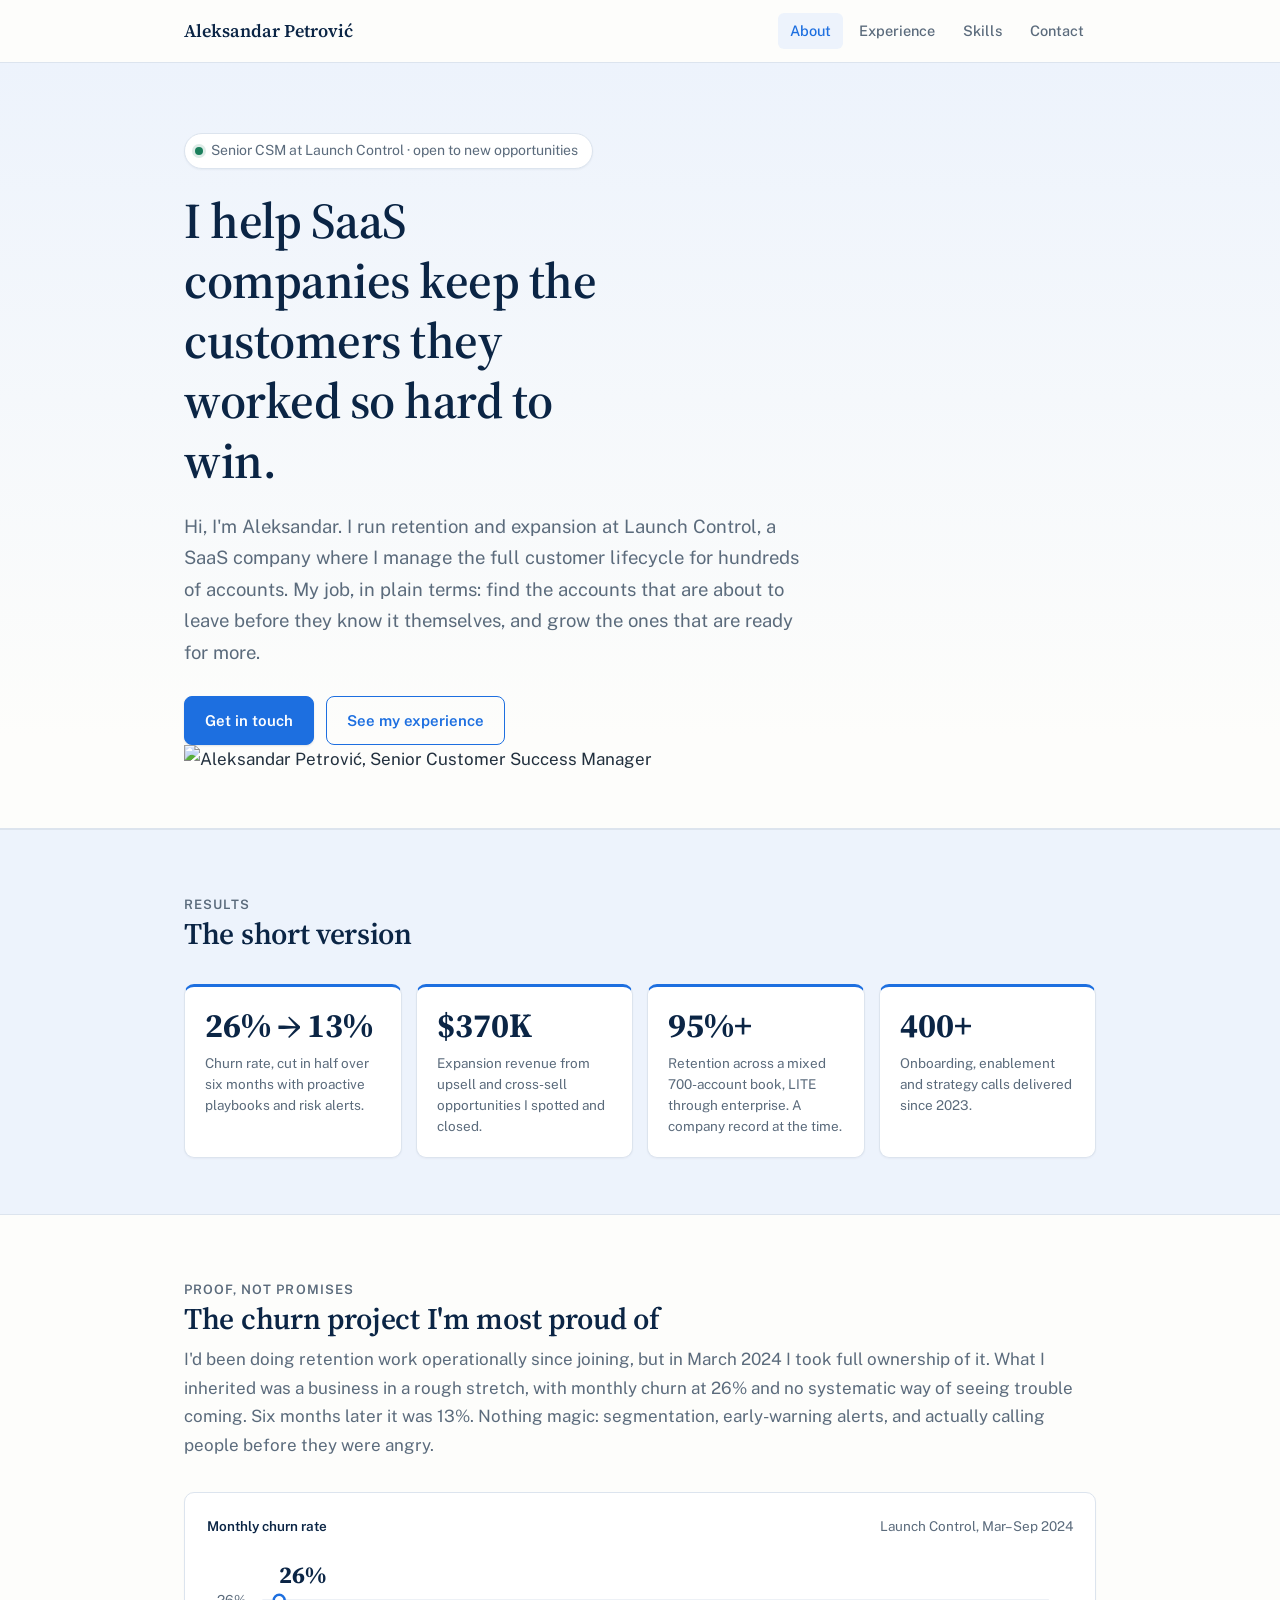
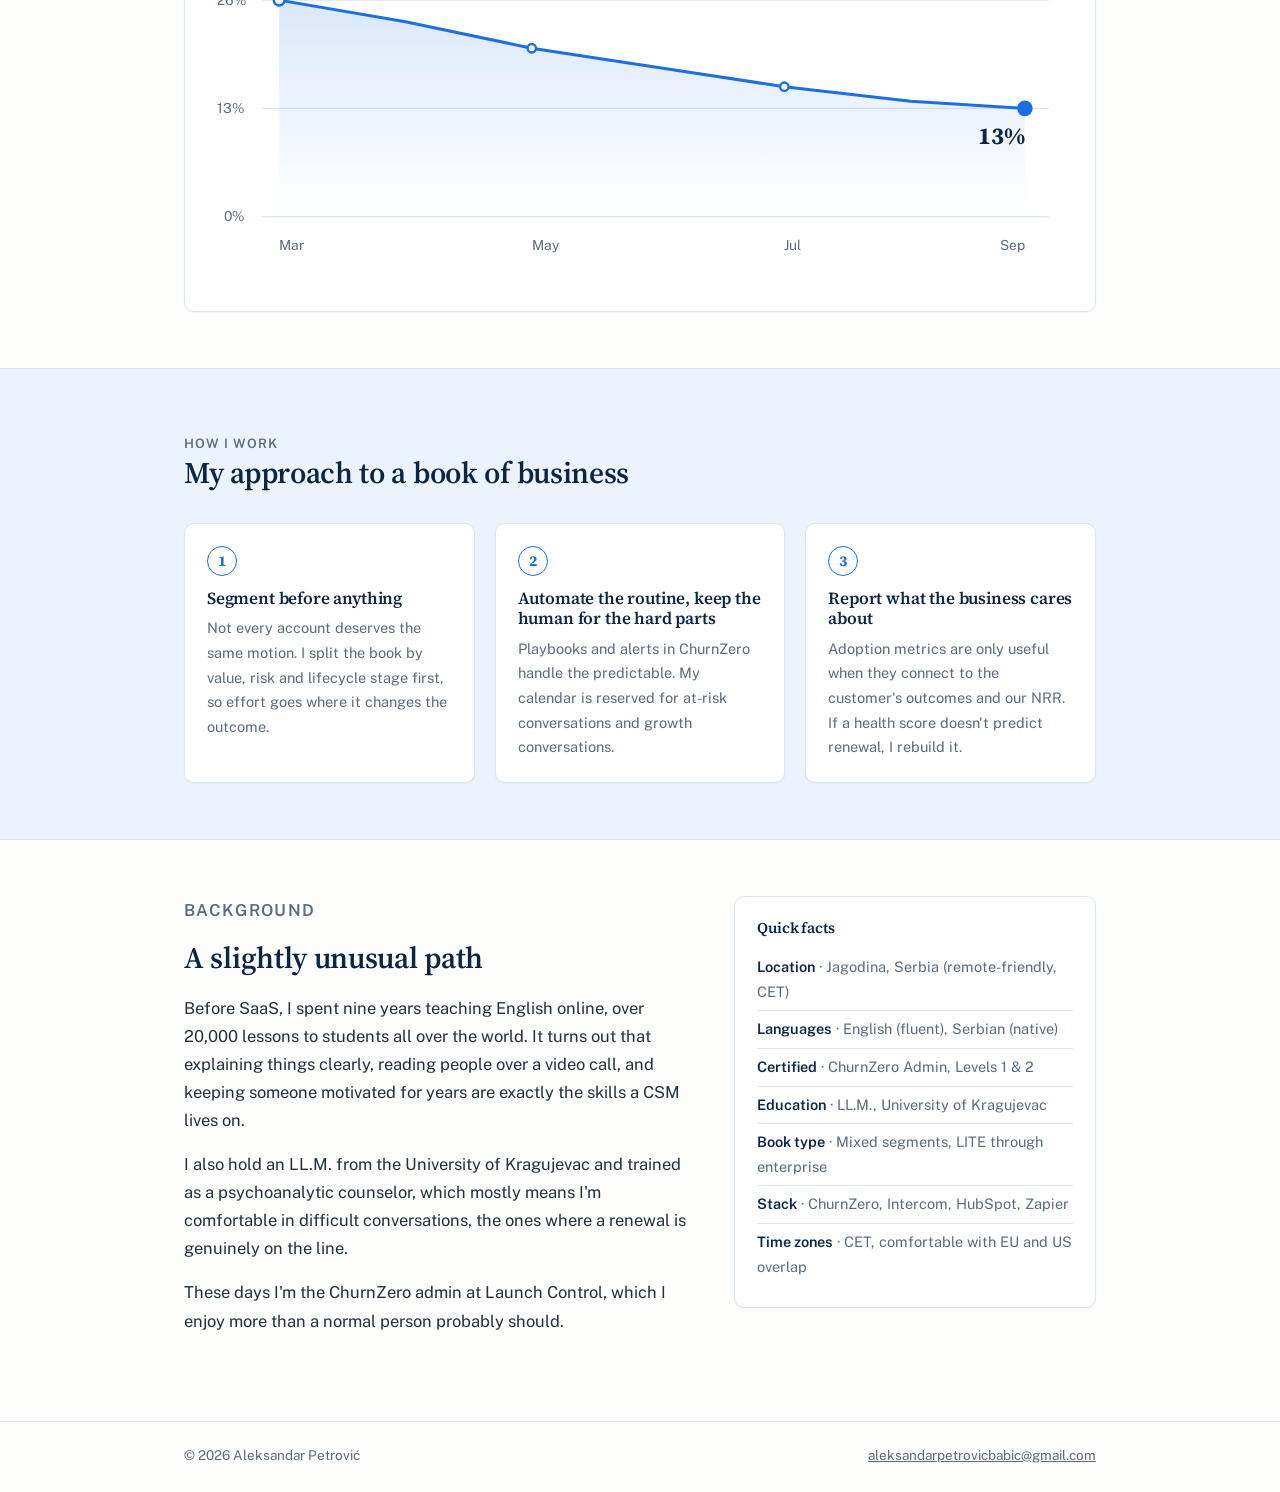
==== commit 8d504509: "Add files via upload" ====
--- a/index.html
+++ b/index.html
@@ -3,14 +3,15 @@
 <head>
 <meta charset="utf-8">
 <meta name="viewport" content="width=device-width, initial-scale=1">
-<title>Aleksandar Petrović | Aleksandar Petrović</title>
+<title>Aleksandar Petrović | Senior Customer Success Manager</title>
 <meta name="description" content="Senior Customer Success Manager focused on retention and expansion. Cut churn from 26% to 13% in six months; $370K in expansion revenue.">
 <link rel="icon" href="data:image/svg+xml,%3Csvg xmlns='http://www.w3.org/2000/svg' viewBox='0 0 64 64'%3E%3Crect width='64' height='64' rx='14' fill='%230B2545'/%3E%3Ctext x='32' y='42' font-family='Georgia,serif' font-size='28' font-weight='bold' fill='%23FFFFFF' text-anchor='middle'%3EAP%3C/text%3E%3C/svg%3E">
 <meta property="og:title" content="Aleksandar Petrović | Customer Success Manager">
 <meta property="og:description" content="Senior CSM focused on retention and expansion. Churn cut from 26% to 13% in six months; $370K in expansion revenue.">
 <meta property="og:type" content="website">
-<meta property="og:url" content="https://csmaleksandarpetrovic.github.io/index.html">
+<meta property="og:url" content="https://csmaleksandarpetrovic.github.io/">
 <meta property="og:site_name" content="Aleksandar Petrović">
+<meta property="og:image" content="https://csmaleksandarpetrovic.github.io/avatar.jpg">
 <meta name="twitter:card" content="summary">
 <link rel="preconnect" href="https://fonts.googleapis.com">
 <link rel="preconnect" href="https://fonts.gstatic.com" crossorigin>
@@ -38,7 +39,8 @@
 </nav>
 
 <header class="hero">
-  <div class="wrap">
+  <div class="wrap hero-inner">
+    <div>
     <span class="status"><span class="pulse"></span>Senior CSM at Launch Control · open to new opportunities</span>
     <h1>I help SaaS companies keep the customers they worked so hard to win.</h1>
     <p class="lede">Hi, I'm Aleksandar. I run retention and expansion at Launch Control, a SaaS company where I manage the full customer lifecycle for hundreds of accounts. My job, in plain terms: find the accounts that are about to leave before they know it themselves, and grow the ones that are ready for more.</p>
@@ -46,6 +48,8 @@
       <a class="btn" href="contact.html">Get in touch</a>
       <a class="btn ghost" href="experience.html">See my experience</a>
     </div>
+    </div>
+    <img class="hero-portrait" src="portrait.jpg" alt="Aleksandar Petrović, Senior Customer Success Manager" width="480" height="640">
   </div>
 </header>
 
@@ -62,11 +66,11 @@
       </div>
       <div class="num">
         <div class="n">$370K</div>
-        <p>Expansion revenue from upsell and cross-sell opportunities I identified and worked.</p>
+        <p>Expansion revenue from upsell and cross-sell opportunities I spotted and closed.</p>
       </div>
       <div class="num">
         <div class="n">95%+</div>
-        <p>Retention across a 700-account book, a company record at the time.</p>
+        <p>Retention across a mixed 700-account book, LITE through enterprise. A company record at the time.</p>
       </div>
       <div class="num">
         <div class="n">400+</div>
@@ -81,7 +85,7 @@
     <div class="sec-title">
       <p class="kicker">Proof, not promises</p>
       <h2>The churn project I'm most proud of</h2>
-      <p>I'd been doing retention work operationally since joining, but in March 2024 I took full ownership of it and inherited a churn rate sitting at 26%. Six months later it was 13%. Nothing magic: segmentation, early-warning alerts, and actually calling people before they were angry.</p>
+      <p>I'd been doing retention work operationally since joining, but in March 2024 I took full ownership of it. What I inherited was a business in a rough stretch, with monthly churn at 26% and no systematic way of seeing trouble coming. Six months later it was 13%. Nothing magic: segmentation, early-warning alerts, and actually calling people before they were angry.</p>
     </div>
     <figure class="chart">
       <figcaption><b>Monthly churn rate</b><span>Launch Control, Mar–Sep 2024</span></figcaption>
@@ -162,7 +166,9 @@
         <li><b>Languages</b> · English (fluent), Serbian (native)</li>
         <li><b>Certified</b> · ChurnZero Admin, Levels 1 &amp; 2</li>
         <li><b>Education</b> · LL.M., University of Kragujevac</li>
+        <li><b>Book type</b> · Mixed segments, LITE through enterprise</li>
         <li><b>Stack</b> · ChurnZero, Intercom, HubSpot, Zapier</li>
+        <li><b>Time zones</b> · CET, comfortable with EU and US overlap</li>
       </ul>
     </div>
   </div>
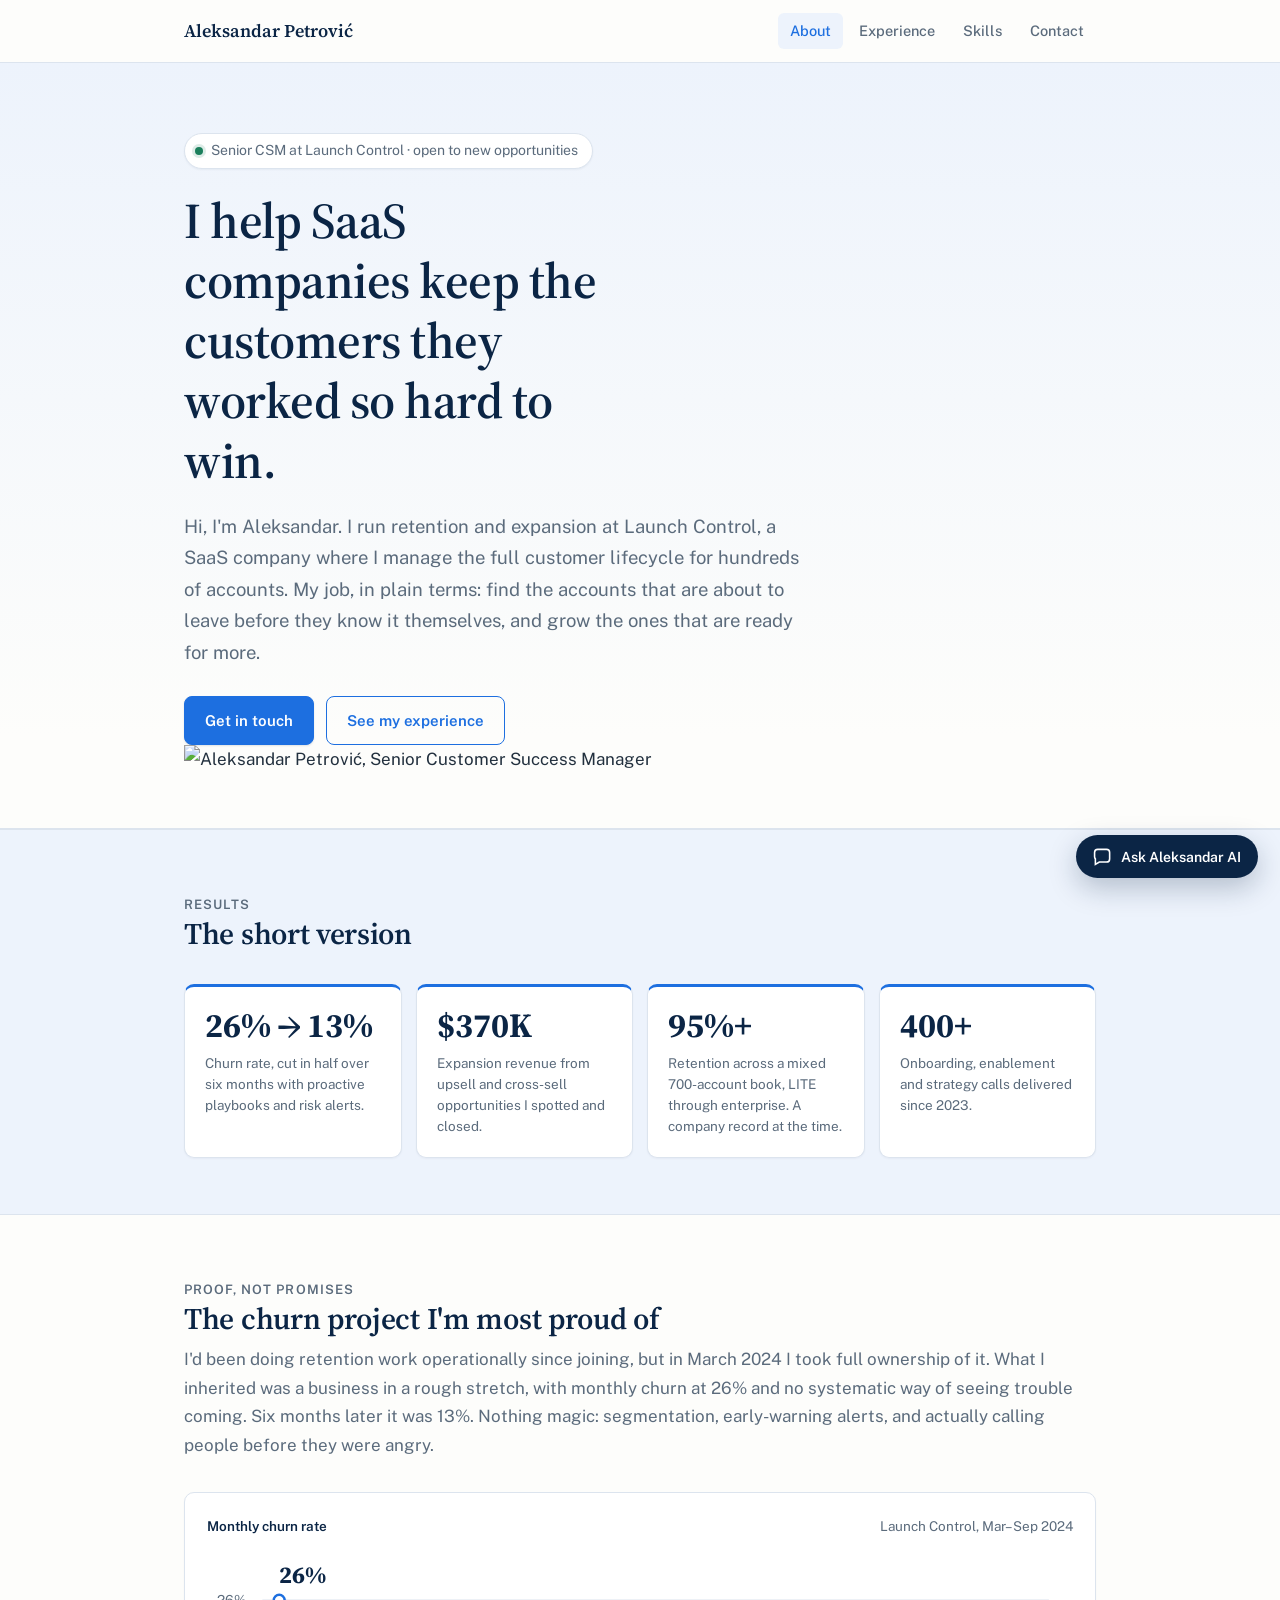
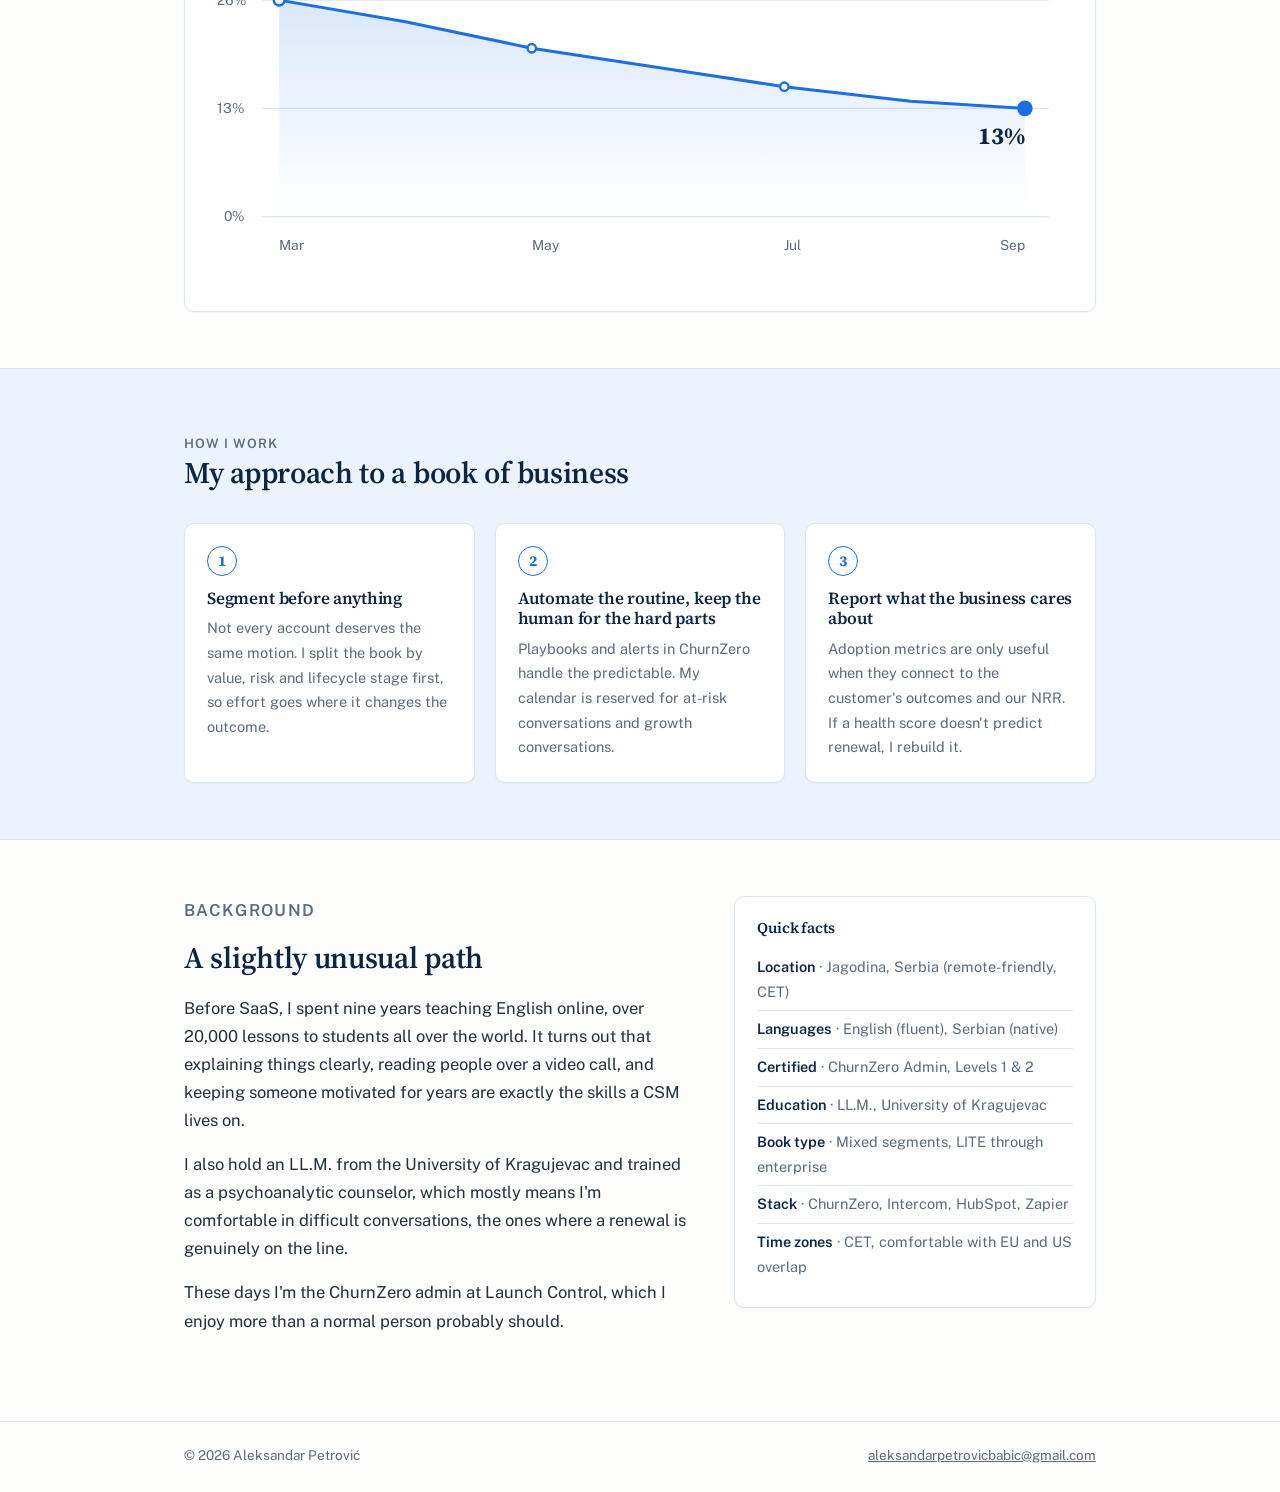
==== commit 7acfa736: "Add files via upload" ====
--- a/index.html
+++ b/index.html
@@ -181,5 +181,6 @@
   </div>
 </footer>
 
+<script src="chatbot.js" defer></script>
 </body>
 </html>
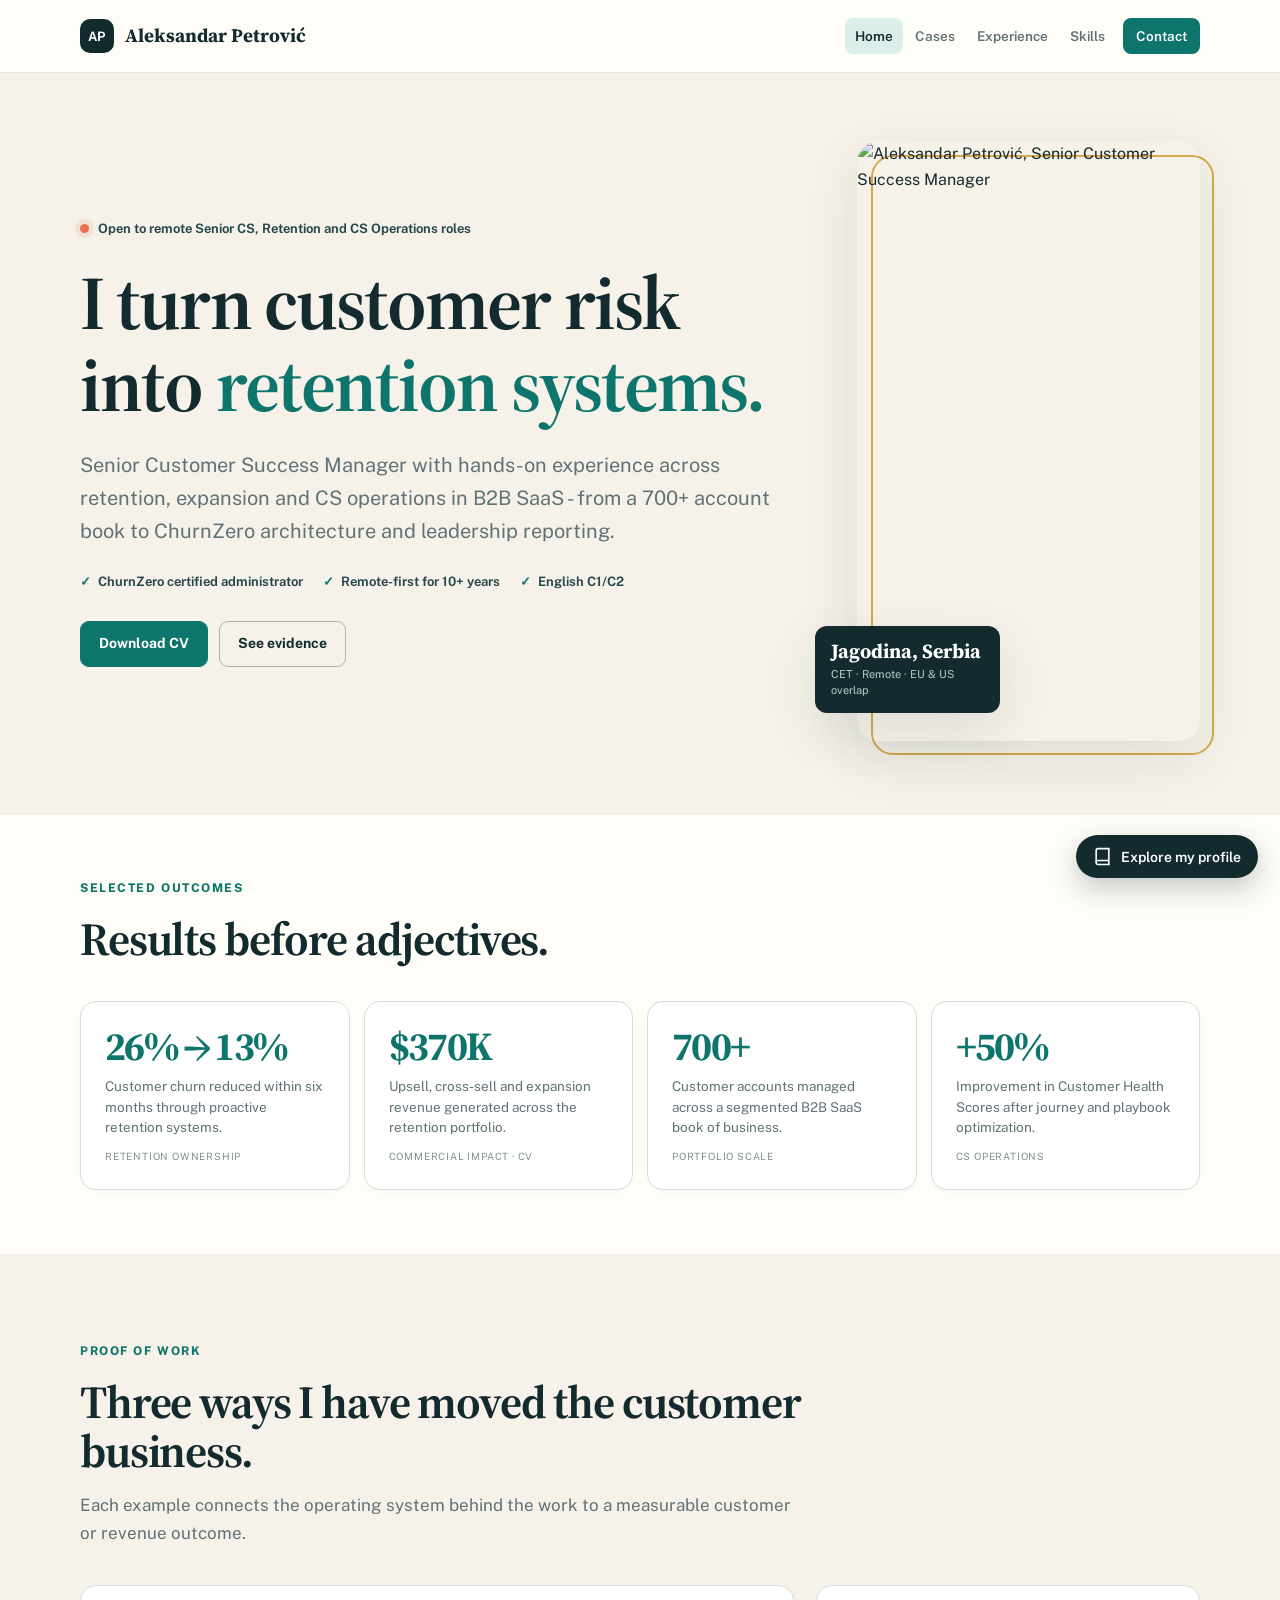
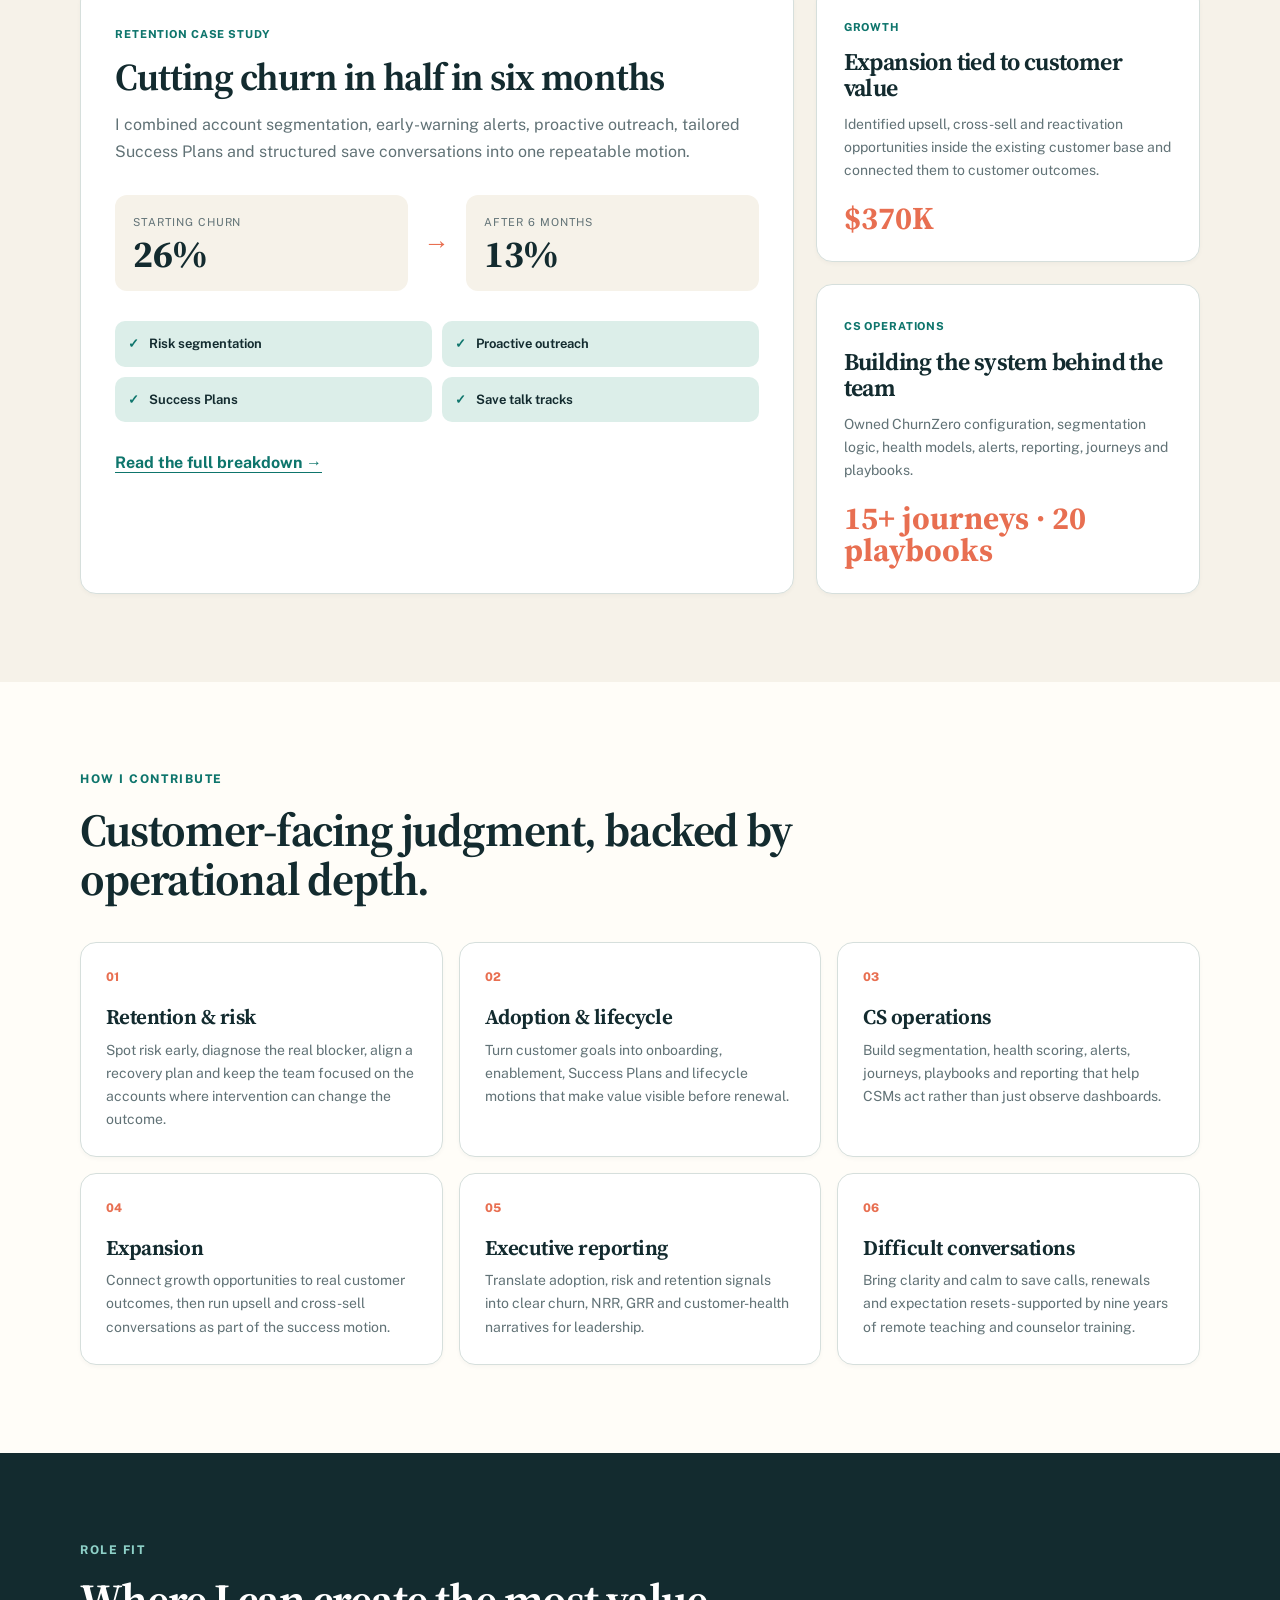
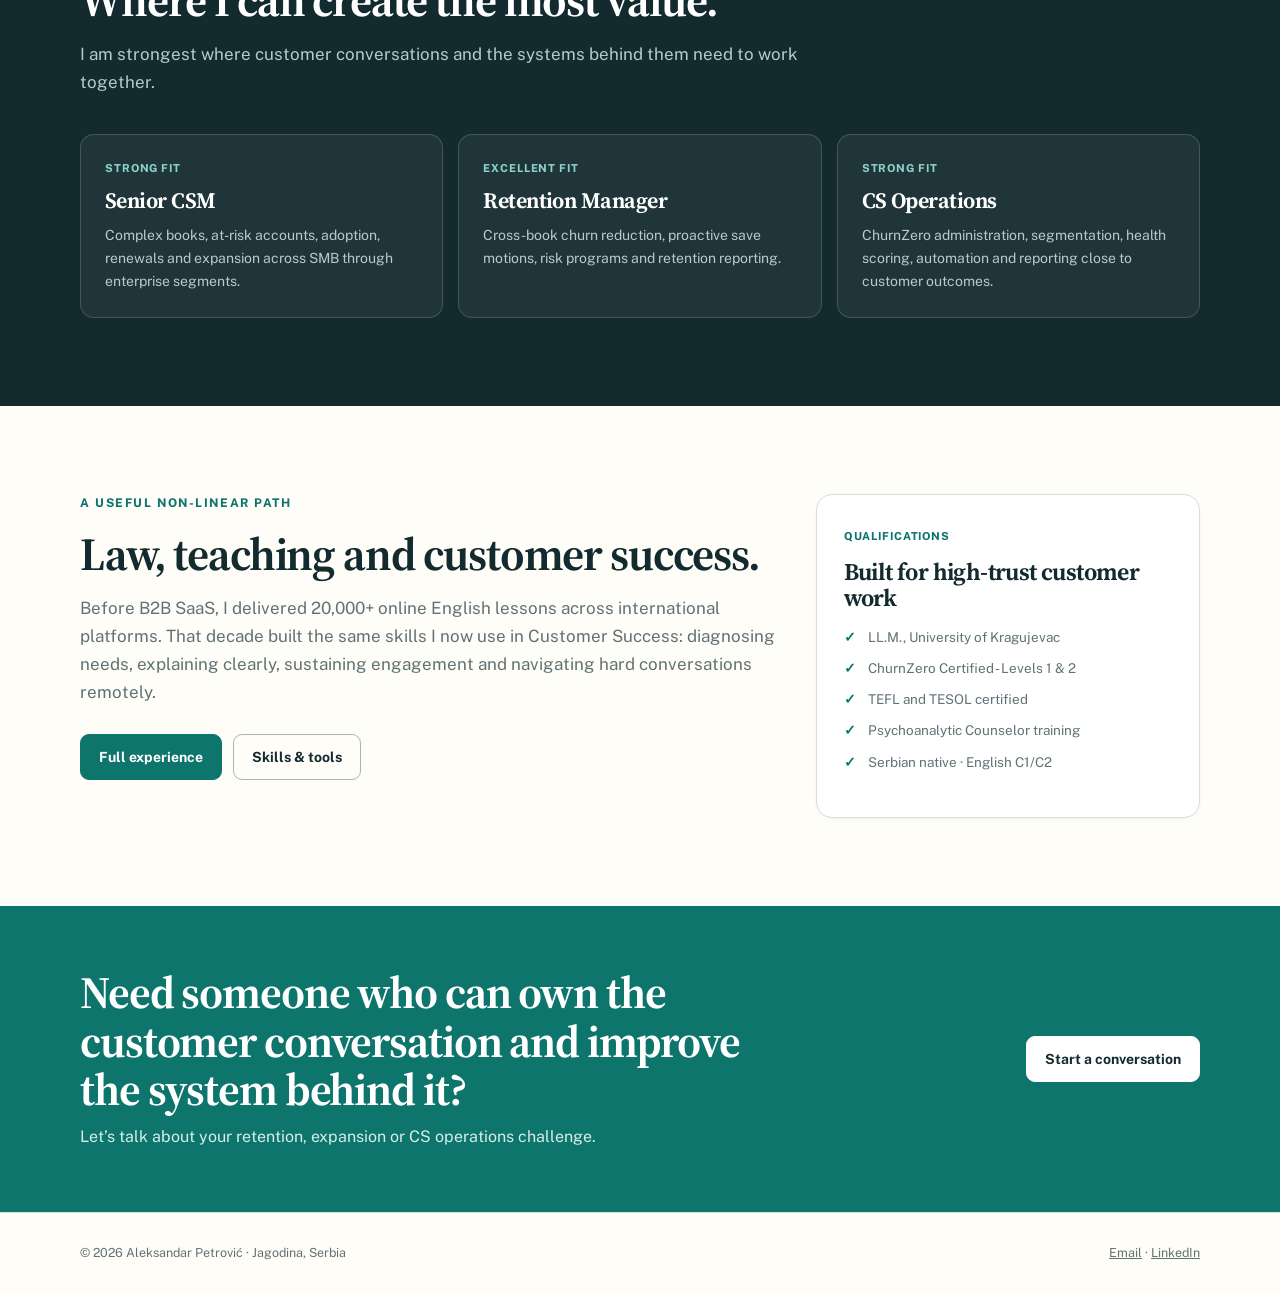
==== commit 530ee9dc: "Add files via upload" ====
--- a/index.html
+++ b/index.html
@@ -1,186 +1,219 @@
 <!DOCTYPE html>
 <html lang="en">
 <head>
-<meta charset="utf-8">
-<meta name="viewport" content="width=device-width, initial-scale=1">
-<title>Aleksandar Petrović | Senior Customer Success Manager</title>
-<meta name="description" content="Senior Customer Success Manager focused on retention and expansion. Cut churn from 26% to 13% in six months; $370K in expansion revenue.">
-<link rel="icon" href="data:image/svg+xml,%3Csvg xmlns='http://www.w3.org/2000/svg' viewBox='0 0 64 64'%3E%3Crect width='64' height='64' rx='14' fill='%230B2545'/%3E%3Ctext x='32' y='42' font-family='Georgia,serif' font-size='28' font-weight='bold' fill='%23FFFFFF' text-anchor='middle'%3EAP%3C/text%3E%3C/svg%3E">
-<meta property="og:title" content="Aleksandar Petrović | Customer Success Manager">
-<meta property="og:description" content="Senior CSM focused on retention and expansion. Churn cut from 26% to 13% in six months; $370K in expansion revenue.">
-<meta property="og:type" content="website">
-<meta property="og:url" content="https://csmaleksandarpetrovic.github.io/">
-<meta property="og:site_name" content="Aleksandar Petrović">
-<meta property="og:image" content="https://csmaleksandarpetrovic.github.io/avatar.jpg">
-<meta name="twitter:card" content="summary">
-<link rel="preconnect" href="https://fonts.googleapis.com">
-<link rel="preconnect" href="https://fonts.gstatic.com" crossorigin>
-<link href="https://fonts.googleapis.com/css2?family=Public+Sans:wght@400;500;600&family=Source+Serif+4:opsz,wght@8..60,600;8..60,700&display=swap" rel="stylesheet">
-<link rel="stylesheet" href="styles.css">
-<style>
-.hero{padding:70px 0 54px}
-.hero h1{font-size:clamp(32px,5vw,50px);max-width:18ch}
-.hero .lede{max-width:56ch;margin:20px 0 0;font-size:18.5px;color:var(--muted)}
-.hero .status{margin-bottom:22px}
-</style>
+  <meta charset="utf-8">
+  <meta name="viewport" content="width=device-width, initial-scale=1">
+  <title>Aleksandar Petrović | Senior Customer Success Manager</title>
+  <meta name="description" content="Senior Customer Success Manager focused on B2B SaaS retention, expansion and CS operations. Churn reduced from 26% to 13%; $370K in expansion revenue.">
+  <meta name="theme-color" content="#132b2f">
+  <link rel="canonical" href="https://csmaleksandarpetrovic.github.io/">
+  <link rel="icon" href="data:image/svg+xml,%3Csvg xmlns='http://www.w3.org/2000/svg' viewBox='0 0 64 64'%3E%3Crect width='64' height='64' rx='14' fill='%23132b2f'/%3E%3Ctext x='32' y='42' font-family='Arial' font-size='26' font-weight='bold' fill='white' text-anchor='middle'%3EAP%3C/text%3E%3C/svg%3E">
+  <meta property="og:title" content="Aleksandar Petrović | Senior Customer Success Manager">
+  <meta property="og:description" content="Retention strategy, CS operations and measurable B2B SaaS growth.">
+  <meta property="og:type" content="website">
+  <meta property="og:url" content="https://csmaleksandarpetrovic.github.io/">
+  <meta property="og:image" content="https://csmaleksandarpetrovic.github.io/portrait.jpg">
+  <meta name="twitter:card" content="summary_large_image">
+  <link rel="preconnect" href="https://fonts.googleapis.com">
+  <link rel="preconnect" href="https://fonts.gstatic.com" crossorigin>
+  <link href="https://fonts.googleapis.com/css2?family=Public+Sans:wght@400;500;600;700&family=Source+Serif+4:opsz,wght@8..60,600;8..60,700&display=swap" rel="stylesheet">
+  <link rel="stylesheet" href="styles.css">
+  <script type="application/ld+json">
+  {
+    "@context": "https://schema.org",
+    "@type": "Person",
+    "name": "Aleksandar Petrović",
+    "jobTitle": "Senior Customer Success Manager",
+    "url": "https://csmaleksandarpetrovic.github.io/",
+    "image": "https://csmaleksandarpetrovic.github.io/portrait.jpg",
+    "email": "mailto:aleksandarpetrovicbabic@gmail.com",
+    "address": {"@type": "PostalAddress", "addressLocality": "Jagodina", "addressCountry": "RS"},
+    "sameAs": ["https://www.linkedin.com/in/aleksandar-petrovic-061552295/"],
+    "knowsAbout": ["Customer Success", "SaaS retention", "Churn prevention", "Customer expansion", "ChurnZero", "Customer Success Operations"]
+  }
+  </script>
 </head>
 <body>
-
-<nav>
-  <div class="wrap">
-    <a class="brand" href="index.html">Aleksandar Petrović</a>
-    <div class="navlinks">
-      <a href="index.html" aria-current="page">About</a>
-      <a href="experience.html">Experience</a>
-      <a href="skills.html">Skills</a>
-      <a href="contact.html">Contact</a>
+  <a class="skip-link" href="#main">Skip to content</a>
+  <nav class="site-nav" aria-label="Primary navigation">
+    <div class="wrap">
+      <a class="brand" href="index.html" aria-current="page"><span class="brand-mark">AP</span>Aleksandar Petrović</a>
+      <div class="navlinks">
+        <a href="index.html" aria-current="page">Home</a>
+        <a href="case-studies.html">Cases</a>
+        <a href="experience.html">Experience</a>
+        <a href="skills.html">Skills</a>
+        <a class="nav-cta" href="contact.html">Contact</a>
+      </div>
     </div>
-  </div>
-</nav>
-
-<header class="hero">
-  <div class="wrap hero-inner">
-    <div>
-    <span class="status"><span class="pulse"></span>Senior CSM at Launch Control · open to new opportunities</span>
-    <h1>I help SaaS companies keep the customers they worked so hard to win.</h1>
-    <p class="lede">Hi, I'm Aleksandar. I run retention and expansion at Launch Control, a SaaS company where I manage the full customer lifecycle for hundreds of accounts. My job, in plain terms: find the accounts that are about to leave before they know it themselves, and grow the ones that are ready for more.</p>
-    <div class="btn-row">
-      <a class="btn" href="contact.html">Get in touch</a>
-      <a class="btn ghost" href="experience.html">See my experience</a>
-    </div>
-    </div>
-    <img class="hero-portrait" src="portrait.jpg" alt="Aleksandar Petrović, Senior Customer Success Manager" width="480" height="640">
-  </div>
-</header>
-
-<section class="tint">
-  <div class="wrap">
-    <div class="sec-title">
-      <p class="kicker">Results</p>
-      <h2>The short version</h2>
-    </div>
-    <div class="numbers">
-      <div class="num">
-        <div class="n">26% → 13%</div>
-        <p>Churn rate, cut in half over six months with proactive playbooks and risk alerts.</p>
-      </div>
-      <div class="num">
-        <div class="n">$370K</div>
-        <p>Expansion revenue from upsell and cross-sell opportunities I spotted and closed.</p>
-      </div>
-      <div class="num">
-        <div class="n">95%+</div>
-        <p>Retention across a mixed 700-account book, LITE through enterprise. A company record at the time.</p>
-      </div>
-      <div class="num">
-        <div class="n">400+</div>
-        <p>Onboarding, enablement and strategy calls delivered since 2023.</p>
-      </div>
-    </div>
-  </div>
-</section>
-
-<section>
-  <div class="wrap">
-    <div class="sec-title">
-      <p class="kicker">Proof, not promises</p>
-      <h2>The churn project I'm most proud of</h2>
-      <p>I'd been doing retention work operationally since joining, but in March 2024 I took full ownership of it. What I inherited was a business in a rough stretch, with monthly churn at 26% and no systematic way of seeing trouble coming. Six months later it was 13%. Nothing magic: segmentation, early-warning alerts, and actually calling people before they were angry.</p>
-    </div>
-    <figure class="chart">
-      <figcaption><b>Monthly churn rate</b><span>Launch Control, Mar–Sep 2024</span></figcaption>
-      <svg viewBox="0 0 720 280" role="img" aria-label="Line chart: monthly churn falling from 26 percent in March to 13 percent in September 2024.">
-        <defs>
-          <linearGradient id="fade" x1="0" y1="0" x2="0" y2="1">
-            <stop offset="0%" stop-color="#1D6FE0" stop-opacity=".18"/>
-            <stop offset="100%" stop-color="#1D6FE0" stop-opacity="0"/>
-          </linearGradient>
-        </defs>
-        <line class="gridline" x1="46" y1="40"  x2="700" y2="40"/>
-        <line class="gridline" x1="46" y1="130" x2="700" y2="130"/>
-        <line class="gridline" x1="46" y1="220" x2="700" y2="220"/>
-        <text class="axis" x="8" y="44">26%</text>
-        <text class="axis" x="8" y="134">13%</text>
-        <text class="axis" x="14" y="224">0%</text>
-
-        <path class="area-churn" d="M60 40 L165 58 L270 80 L375 96 L480 112 L585 124 L680 130 L680 220 L60 220 Z"/>
-        <path class="line-churn" d="M60 40 L165 58 L270 80 L375 96 L480 112 L585 124 L680 130"/>
-
-        <circle class="pt" cx="60" cy="40" r="4.5"/>
-        <circle class="pt" cx="270" cy="80" r="3.5"/>
-        <circle class="pt" cx="480" cy="112" r="3.5"/>
-        <circle class="pt end" cx="680" cy="130" r="5.5"/>
-
-        <text class="chart-val" x="60" y="26">26%</text>
-        <text class="chart-val" x="680" y="160" text-anchor="end">13%</text>
-        <text class="axis" x="60" y="248">Mar</text>
-        <text class="axis" x="270" y="248">May</text>
-        <text class="axis" x="480" y="248">Jul</text>
-        <text class="axis" x="680" y="248" text-anchor="end">Sep</text>
-      </svg>
-    </figure>
-  </div>
-</section>
-
-<section class="tint">
-  <div class="wrap">
-    <div class="sec-title">
-      <p class="kicker">How I work</p>
-      <h2>My approach to a book of business</h2>
-    </div>
-    <div class="steps">
-      <div class="step">
-        <span class="no">1</span>
-        <h3>Segment before anything</h3>
-        <p>Not every account deserves the same motion. I split the book by value, risk and lifecycle stage first, so effort goes where it changes the outcome.</p>
-      </div>
-      <div class="step">
-        <span class="no">2</span>
-        <h3>Automate the routine, keep the human for the hard parts</h3>
-        <p>Playbooks and alerts in ChurnZero handle the predictable. My calendar is reserved for at-risk conversations and growth conversations.</p>
-      </div>
-      <div class="step">
-        <span class="no">3</span>
-        <h3>Report what the business cares about</h3>
-        <p>Adoption metrics are only useful when they connect to the customer's outcomes and our NRR. If a health score doesn't predict renewal, I rebuild it.</p>
-      </div>
-    </div>
-  </div>
-</section>
-
-<section>
-  <div class="wrap about">
-    <div>
-      <div class="sec-title" style="margin-bottom:18px">
-        <p class="kicker">Background</p>
-        <h2>A slightly unusual path</h2>
-      </div>
-      <p>Before SaaS, I spent nine years teaching English online, over 20,000 lessons to students all over the world. It turns out that explaining things clearly, reading people over a video call, and keeping someone motivated for years are exactly the skills a CSM lives on.</p>
-      <p>I also hold an LL.M. from the University of Kragujevac and trained as a psychoanalytic counselor, which mostly means I'm comfortable in difficult conversations, the ones where a renewal is genuinely on the line.</p>
-      <p>These days I'm the ChurnZero admin at Launch Control, which I enjoy more than a normal person probably should.</p>
-    </div>
-    <div class="aside-card">
-      <h3>Quick facts</h3>
-      <ul>
-        <li><b>Location</b> · Jagodina, Serbia (remote-friendly, CET)</li>
-        <li><b>Languages</b> · English (fluent), Serbian (native)</li>
-        <li><b>Certified</b> · ChurnZero Admin, Levels 1 &amp; 2</li>
-        <li><b>Education</b> · LL.M., University of Kragujevac</li>
-        <li><b>Book type</b> · Mixed segments, LITE through enterprise</li>
-        <li><b>Stack</b> · ChurnZero, Intercom, HubSpot, Zapier</li>
-        <li><b>Time zones</b> · CET, comfortable with EU and US overlap</li>
-      </ul>
-    </div>
-  </div>
-</section>
-
-<footer>
-  <div class="wrap">
-    <span>© 2026 Aleksandar Petrović</span>
-    <span><a href="mailto:aleksandarpetrovicbabic@gmail.com">aleksandarpetrovicbabic@gmail.com</a></span>
-  </div>
-</footer>
-
-<script src="chatbot.js" defer></script>
+  </nav>
+
+  <main id="main">
+    <header class="hero">
+      <div class="wrap hero-grid">
+        <div>
+          <p class="availability">Open to remote Senior CS, Retention and CS Operations roles</p>
+          <h1>I turn customer risk into <span>retention systems.</span></h1>
+          <p class="lede">Senior Customer Success Manager with hands-on experience across retention, expansion and CS operations in B2B SaaS - from a 700+ account book to ChurnZero architecture and leadership reporting.</p>
+          <ul class="hero-proof">
+            <li>ChurnZero certified administrator</li>
+            <li>Remote-first for 10+ years</li>
+            <li>English C1/C2</li>
+          </ul>
+          <div class="btn-row">
+            <a class="btn" href="Aleksandar-Petrovic-CV.pdf" download>Download CV</a>
+            <a class="btn secondary" href="case-studies.html">See evidence</a>
+          </div>
+        </div>
+        <div class="portrait-frame">
+          <img src="portrait.jpg" alt="Aleksandar Petrović, Senior Customer Success Manager" width="480" height="600">
+          <div class="portrait-note"><strong>Jagodina, Serbia</strong><span>CET · Remote · EU &amp; US overlap</span></div>
+        </div>
+      </div>
+    </header>
+
+    <section class="section-compact" aria-labelledby="results-title">
+      <div class="wrap">
+        <div class="section-head">
+          <p class="eyebrow">Selected outcomes</p>
+          <h2 id="results-title">Results before adjectives.</h2>
+        </div>
+        <div class="metric-grid">
+          <article class="metric card">
+            <strong>26% → 13%</strong>
+            <p>Customer churn reduced within six months through proactive retention systems.</p>
+            <small>Retention ownership</small>
+          </article>
+          <article class="metric card">
+            <strong>$370K</strong>
+            <p>Upsell, cross-sell and expansion revenue generated across the retention portfolio.</p>
+            <small>Commercial impact · CV</small>
+          </article>
+          <article class="metric card">
+            <strong>700+</strong>
+            <p>Customer accounts managed across a segmented B2B SaaS book of business.</p>
+            <small>Portfolio scale</small>
+          </article>
+          <article class="metric card">
+            <strong>+50%</strong>
+            <p>Improvement in Customer Health Scores after journey and playbook optimization.</p>
+            <small>CS operations</small>
+          </article>
+        </div>
+      </div>
+    </section>
+
+    <section class="section section-soft" aria-labelledby="case-title">
+      <div class="wrap">
+        <div class="section-head">
+          <p class="eyebrow">Proof of work</p>
+          <h2 id="case-title">Three ways I have moved the customer business.</h2>
+          <p>Each example connects the operating system behind the work to a measurable customer or revenue outcome.</p>
+        </div>
+        <div class="case-grid">
+          <article class="case-feature card">
+            <span class="mini-label">Retention case study</span>
+            <h3>Cutting churn in half in six months</h3>
+            <p>I combined account segmentation, early-warning alerts, proactive outreach, tailored Success Plans and structured save conversations into one repeatable motion.</p>
+            <div class="before-after" role="img" aria-label="Churn reduced from 26 percent to 13 percent">
+              <div class="outcome-box"><span>Starting churn</span><strong>26%</strong></div>
+              <span class="arrow" aria-hidden="true">→</span>
+              <div class="outcome-box"><span>After 6 months</span><strong>13%</strong></div>
+            </div>
+            <ul class="method-list">
+              <li>Risk segmentation</li>
+              <li>Proactive outreach</li>
+              <li>Success Plans</li>
+              <li>Save talk tracks</li>
+            </ul>
+            <div class="btn-row"><a class="text-link" href="case-studies.html#retention">Read the full breakdown →</a></div>
+          </article>
+          <div class="case-stack">
+            <article class="case-small card">
+              <span class="mini-label">Growth</span>
+              <h3>Expansion tied to customer value</h3>
+              <p>Identified upsell, cross-sell and reactivation opportunities inside the existing customer base and connected them to customer outcomes.</p>
+              <div class="case-stat">$370K</div>
+            </article>
+            <article class="case-small card">
+              <span class="mini-label">CS operations</span>
+              <h3>Building the system behind the team</h3>
+              <p>Owned ChurnZero configuration, segmentation logic, health models, alerts, reporting, journeys and playbooks.</p>
+              <div class="case-stat">15+ journeys · 20 playbooks</div>
+            </article>
+          </div>
+        </div>
+      </div>
+    </section>
+
+    <section class="section" aria-labelledby="capabilities-title">
+      <div class="wrap">
+        <div class="section-head">
+          <p class="eyebrow">How I contribute</p>
+          <h2 id="capabilities-title">Customer-facing judgment, backed by operational depth.</h2>
+        </div>
+        <div class="cap-grid">
+          <article class="cap card"><span class="cap-no">01</span><h3>Retention &amp; risk</h3><p>Spot risk early, diagnose the real blocker, align a recovery plan and keep the team focused on the accounts where intervention can change the outcome.</p></article>
+          <article class="cap card"><span class="cap-no">02</span><h3>Adoption &amp; lifecycle</h3><p>Turn customer goals into onboarding, enablement, Success Plans and lifecycle motions that make value visible before renewal.</p></article>
+          <article class="cap card"><span class="cap-no">03</span><h3>CS operations</h3><p>Build segmentation, health scoring, alerts, journeys, playbooks and reporting that help CSMs act rather than just observe dashboards.</p></article>
+          <article class="cap card"><span class="cap-no">04</span><h3>Expansion</h3><p>Connect growth opportunities to real customer outcomes, then run upsell and cross-sell conversations as part of the success motion.</p></article>
+          <article class="cap card"><span class="cap-no">05</span><h3>Executive reporting</h3><p>Translate adoption, risk and retention signals into clear churn, NRR, GRR and customer-health narratives for leadership.</p></article>
+          <article class="cap card"><span class="cap-no">06</span><h3>Difficult conversations</h3><p>Bring clarity and calm to save calls, renewals and expectation resets - supported by nine years of remote teaching and counselor training.</p></article>
+        </div>
+      </div>
+    </section>
+
+    <section class="section section-dark" aria-labelledby="fit-title">
+      <div class="wrap">
+        <div class="section-head">
+          <p class="eyebrow light">Role fit</p>
+          <h2 id="fit-title">Where I can create the most value.</h2>
+          <p>I am strongest where customer conversations and the systems behind them need to work together.</p>
+        </div>
+        <div class="fit-grid">
+          <article class="fit-card"><span class="fit-level">Strong fit</span><h3>Senior CSM</h3><p>Complex books, at-risk accounts, adoption, renewals and expansion across SMB through enterprise segments.</p></article>
+          <article class="fit-card"><span class="fit-level">Excellent fit</span><h3>Retention Manager</h3><p>Cross-book churn reduction, proactive save motions, risk programs and retention reporting.</p></article>
+          <article class="fit-card"><span class="fit-level">Strong fit</span><h3>CS Operations</h3><p>ChurnZero administration, segmentation, health scoring, automation and reporting close to customer outcomes.</p></article>
+        </div>
+      </div>
+    </section>
+
+    <section class="section" aria-labelledby="background-title">
+      <div class="wrap case-grid">
+        <div class="section-head">
+          <p class="eyebrow">A useful non-linear path</p>
+          <h2 id="background-title">Law, teaching and customer success.</h2>
+          <p>Before B2B SaaS, I delivered 20,000+ online English lessons across international platforms. That decade built the same skills I now use in Customer Success: diagnosing needs, explaining clearly, sustaining engagement and navigating hard conversations remotely.</p>
+          <div class="btn-row">
+            <a class="btn" href="experience.html">Full experience</a>
+            <a class="btn secondary" href="skills.html">Skills &amp; tools</a>
+          </div>
+        </div>
+        <aside class="case-small card" aria-label="Qualifications">
+          <span class="mini-label">Qualifications</span>
+          <h3>Built for high-trust customer work</h3>
+          <ul class="check-list">
+            <li>LL.M., University of Kragujevac</li>
+            <li>ChurnZero Certified - Levels 1 &amp; 2</li>
+            <li>TEFL and TESOL certified</li>
+            <li>Psychoanalytic Counselor training</li>
+            <li>Serbian native · English C1/C2</li>
+          </ul>
+        </aside>
+      </div>
+    </section>
+
+    <section class="cta-band" aria-labelledby="cta-title">
+      <div class="wrap cta-inner">
+        <div><h2 id="cta-title">Need someone who can own the customer conversation and improve the system behind it?</h2><p>Let’s talk about your retention, expansion or CS operations challenge.</p></div>
+        <a class="btn light" href="contact.html">Start a conversation</a>
+      </div>
+    </section>
+  </main>
+
+  <footer class="site-footer">
+    <div class="wrap"><span>© 2026 Aleksandar Petrović · Jagodina, Serbia</span><span><a href="mailto:aleksandarpetrovicbabic@gmail.com">Email</a> · <a href="https://www.linkedin.com/in/aleksandar-petrovic-061552295/" target="_blank" rel="noopener">LinkedIn</a></span></div>
+  </footer>
+  <script src="chatbot.js" defer></script>
 </body>
 </html>
--- a/styles.css
+++ b/styles.css
@@ -1,233 +1,320 @@
-:root{
-  --navy:#0B2545;
-  --blue:#1D6FE0;
-  --blue-dark:#134FA8;
-  --blue-wash:#EDF3FC;
-  --bg:#FDFDFB;
-  --text:#22303E;
-  --muted:#5B6B7C;
-  --line:#DCE4EE;
-  --green:#1B7F5C;
-  --max:960px;
-  --serif:"Source Serif 4",Georgia,serif;
-  --sans:"Public Sans",-apple-system,system-ui,sans-serif;
-}
-*{box-sizing:border-box}
-html{scroll-behavior:smooth}
-body{
-  margin:0;background:var(--bg);color:var(--text);
-  font-family:var(--sans);font-size:17px;line-height:1.7;
-  -webkit-font-smoothing:antialiased;
-}
-h1,h2,h3{font-family:var(--serif);font-weight:600;color:var(--navy);line-height:1.2;margin:0;letter-spacing:-.01em}
-a{color:var(--blue)}
-a:hover{color:var(--blue-dark)}
-.wrap{max-width:var(--max);margin:0 auto;padding:0 24px}
-:focus-visible{outline:2px solid var(--blue);outline-offset:3px}
-
-.kicker{
-  font-size:13px;font-weight:600;letter-spacing:.08em;text-transform:uppercase;
-  color:var(--blue);margin:0 0 14px;
-}
-
-/* ---------- nav ---------- */
-nav{background:var(--bg);border-bottom:1px solid var(--line);position:sticky;top:0;z-index:50}
-nav .wrap{display:flex;align-items:center;justify-content:space-between;min-height:62px;gap:14px;flex-wrap:wrap;padding-top:8px;padding-bottom:8px}
-.brand{font-family:var(--serif);font-weight:600;font-size:18px;color:var(--navy);text-decoration:none}
-.navlinks{display:flex;gap:4px;flex-wrap:wrap}
-.navlinks a{
-  font-size:14.5px;font-weight:500;color:var(--muted);text-decoration:none;
-  padding:6px 12px;border-radius:6px;
-}
-.navlinks a:hover{color:var(--navy);background:var(--blue-wash)}
-.navlinks a[aria-current="page"]{color:var(--blue);background:var(--blue-wash)}
-
-/* ---------- hero / page head ---------- */
-.page-head{padding:64px 0 48px}
-.page-head h1{font-size:clamp(30px,4.6vw,44px)}
-.page-head .lede{max-width:60ch;margin:18px 0 0;font-size:18px;color:var(--muted)}
-
-.status{
-  display:inline-flex;align-items:center;gap:8px;font-size:14px;color:var(--muted);
-  border:1px solid var(--line);border-radius:999px;padding:5px 14px 5px 10px;background:#fff;
-}
-.status .pulse{width:8px;height:8px;border-radius:50%;background:var(--green);flex:none}
-
-/* ---------- buttons ---------- */
-.btn-row{display:flex;flex-wrap:wrap;gap:12px;margin-top:28px}
-.btn{
-  display:inline-block;font-size:15px;font-weight:600;text-decoration:none;
-  padding:11px 20px;border-radius:8px;border:1px solid var(--blue);
-  background:var(--blue);color:#fff;transition:background .15s;
-}
-.btn:hover{background:var(--blue-dark);color:#fff}
-.btn.ghost{background:transparent;color:var(--blue)}
-.btn.ghost:hover{background:var(--blue-wash);color:var(--blue-dark)}
-
-/* ---------- sections ---------- */
-section{padding:48px 0}
-section.tint{background:var(--blue-wash);border-top:1px solid var(--line);border-bottom:1px solid var(--line)}
-.sec-title{margin-bottom:28px}
-.sec-title h2{font-size:clamp(23px,3vw,30px)}
-.sec-title p{margin:8px 0 0;color:var(--muted)}
-
-/* ---------- numbers ---------- */
-.numbers{display:grid;grid-template-columns:repeat(4,1fr);gap:14px}
-@media(max-width:880px){.numbers{grid-template-columns:repeat(2,1fr)}}
-@media(max-width:460px){.numbers{grid-template-columns:1fr}}
-.num{
-  background:#fff;border:1px solid var(--line);border-radius:10px;padding:20px;
-  border-top:3px solid var(--blue);
-}
-.num .n{font-family:var(--serif);font-weight:700;font-size:clamp(26px,3vw,34px);color:var(--navy);line-height:1.1}
-.num p{margin:8px 0 0;font-size:13.5px;color:var(--muted);line-height:1.55}
-
-/* ---------- chart ---------- */
-figure.chart{margin:0;background:#fff;border:1px solid var(--line);border-radius:10px;padding:22px}
-figure.chart figcaption{font-size:13.5px;color:var(--muted);margin-bottom:14px;display:flex;justify-content:space-between;gap:10px;flex-wrap:wrap}
-figure.chart figcaption b{color:var(--navy);font-weight:600}
-figure.chart svg{width:100%;height:auto;display:block}
-.gridline{stroke:var(--line);stroke-width:1}
-.axis{font-family:var(--sans);font-size:11.5px;fill:var(--muted)}
-.line-churn{fill:none;stroke:var(--blue);stroke-width:2.5;stroke-linecap:round;stroke-linejoin:round}
-.area-churn{fill:url(#fade);opacity:.9}
-.pt{fill:#fff;stroke:var(--blue);stroke-width:2}
-.pt.end{fill:var(--blue)}
-.chart-val{font-family:var(--serif);font-weight:700;font-size:20px;fill:var(--navy)}
-
-/* ---------- how i work ---------- */
-.steps{display:grid;grid-template-columns:repeat(3,1fr);gap:20px}
-@media(max-width:820px){.steps{grid-template-columns:1fr}}
-.step{background:#fff;border:1px solid var(--line);border-radius:10px;padding:22px}
-.step .no{
-  font-family:var(--serif);font-size:15px;font-weight:700;color:var(--blue);
-  display:inline-block;border:1.5px solid var(--blue);border-radius:50%;
-  width:30px;height:30px;line-height:27px;text-align:center;margin-bottom:12px;
-}
-.step h3{font-size:17px;margin-bottom:8px}
-.step p{margin:0;font-size:14.5px;color:var(--muted)}
-
-/* ---------- experience ---------- */
-.job{
-  display:grid;grid-template-columns:170px 1fr;gap:30px;
-  padding:30px 0;border-bottom:1px solid var(--line);
-}
-.job:last-of-type{border-bottom:0}
-@media(max-width:760px){.job{grid-template-columns:1fr;gap:8px}}
-.job .when{font-size:14px;color:var(--muted);padding-top:3px}
-.job .when .now{color:var(--green);font-weight:600;display:block;font-size:13px;margin-bottom:2px}
-.job h3{font-size:19px}
-.job .org{font-size:14.5px;color:var(--blue);font-weight:600;margin:3px 0 12px}
-.job ul{margin:0;padding-left:18px}
-.job li{margin-bottom:7px;font-size:15.5px;color:var(--text)}
-.job li::marker{color:var(--blue)}
-.job li b{font-weight:600;color:var(--navy)}
-
-/* ---------- skills ---------- */
-.skill-cols{display:grid;grid-template-columns:repeat(3,1fr);gap:32px}
-@media(max-width:820px){.skill-cols{grid-template-columns:1fr}}
-.skill-cols h3{font-size:16px;padding-bottom:10px;border-bottom:2px solid var(--blue);margin-bottom:14px}
-.skill-cols ul{margin:0;padding:0;list-style:none}
-.skill-cols li{font-size:15px;padding:5px 0;color:var(--text)}
-.skill-cols li b{font-weight:600;color:var(--navy)}
-.skill-cols li span{color:var(--muted);font-size:13.5px}
-
-.tags{display:flex;flex-wrap:wrap;gap:9px}
-.tag{
-  font-size:13.5px;font-weight:500;color:var(--navy);
-  background:var(--blue-wash);border:1px solid #C9DAF3;border-radius:999px;padding:5px 14px;
-}
-
-/* ---------- certs ---------- */
-.certs{display:grid;grid-template-columns:1fr 1fr;gap:14px}
-@media(max-width:700px){.certs{grid-template-columns:1fr}}
-.cert{background:#fff;border:1px solid var(--line);border-radius:10px;padding:18px 20px}
-.cert h3{font-size:15.5px;margin-bottom:3px}
-.cert p{margin:0;font-size:14px;color:var(--muted)}
-
-/* ---------- about blurb ---------- */
-.about{display:grid;grid-template-columns:1.4fr 1fr;gap:44px;align-items:start}
-@media(max-width:820px){.about{grid-template-columns:1fr}}
-.about p{margin:0 0 16px;font-size:16.5px}
-.about p:last-child{margin-bottom:0}
-.aside-card{background:#fff;border:1px solid var(--line);border-radius:10px;padding:22px}
-.aside-card h3{font-size:15px;margin-bottom:12px}
-.aside-card ul{margin:0;padding:0;list-style:none}
-.aside-card li{font-size:14.5px;padding:6px 0;border-bottom:1px solid var(--line);color:var(--muted)}
-.aside-card li:last-child{border-bottom:0}
-.aside-card li b{color:var(--navy);font-weight:600}
-
-/* ---------- contact ---------- */
-.contact-box{background:var(--navy);border-radius:14px;padding:40px;color:#fff}
-.contact-box h2{color:#fff;font-size:clamp(24px,3.6vw,34px)}
-.contact-box p{color:#B9C7DA;max-width:52ch;margin:14px 0 0}
-.contact-list{margin:26px 0 0;padding:0;list-style:none;display:grid;gap:10px}
-.contact-list a{color:#fff;text-decoration:none;font-size:16px;border-bottom:1px solid rgba(255,255,255,.35);padding-bottom:2px}
-.contact-list a:hover{border-color:#fff;color:#fff}
-.contact-list .lbl{display:inline-block;width:74px;color:#8FA3BC;font-size:13.5px}
-
-/* ---------- footer ---------- */
-footer{border-top:1px solid var(--line);margin-top:30px}
-footer .wrap{
-  padding-top:22px;padding-bottom:26px;display:flex;justify-content:space-between;
-  gap:12px;flex-wrap:wrap;font-size:13.5px;color:var(--muted);
-}
-footer a{color:var(--muted)}
-footer a:hover{color:var(--blue)}
-
-@media(prefers-reduced-motion:reduce){html{scroll-behavior:auto}}
-
-
-/* ================= polish pass ================= */
-/* softer cards with gentle depth and hover lift */
-.num,.step,.cert,.aside-card{
-  box-shadow:0 1px 2px rgba(11,37,69,.04);
-  transition:transform .18s ease,box-shadow .18s ease;
-}
-.num:hover,.step:hover,.cert:hover{
-  transform:translateY(-2px);
-  box-shadow:0 6px 18px rgba(11,37,69,.08);
-}
-figure.chart{box-shadow:0 1px 2px rgba(11,37,69,.04)}
-
-/* hero gets a very light blue field so the page opens with color */
-.hero{
-  background:linear-gradient(180deg,var(--blue-wash) 0%,var(--bg) 88%);
-  border-bottom:1px solid var(--line);
-}
-.page-head{
-  background:linear-gradient(180deg,var(--blue-wash) 0%,var(--bg) 92%);
-  border-bottom:1px solid var(--line);
-  margin-bottom:6px;
-}
-.status{box-shadow:0 1px 2px rgba(11,37,69,.05)}
-.status .pulse{box-shadow:0 0 0 3px rgba(27,127,92,.15)}
-
-/* nav: subtle translucency when sticky */
-nav{background:rgba(253,253,251,.92);backdrop-filter:blur(8px)}
-
-/* buttons: slight depth, pressed state */
-.btn{box-shadow:0 1px 2px rgba(11,37,69,.12);transition:background .15s,transform .1s}
-.btn:active{transform:translateY(1px)}
-.btn.ghost{box-shadow:none}
-
-/* section rhythm: a touch more air */
-section{padding:56px 0}
-.sec-title{margin-bottom:32px}
-
-/* tint sections lose harsh borders, keep soft separation */
-section.tint{border-top:1px solid var(--line);border-bottom:1px solid var(--line)}
-
-/* experience rows: hover cue */
-.job{transition:background .15s}
-.job:hover h3{color:var(--blue-dark)}
-
-/* tags feel tappable */
-.tag{transition:background .15s,border-color .15s}
-.tag:hover{background:#DFEBFA;border-color:#A9C6EC}
-
-/* contact box: subtle inner ring */
-.contact-box{box-shadow:0 10px 30px rgba(11,37,69,.18)}
-
-/* selection color */
-::selection{background:#CFE1F8;color:var(--navy)}
+:root {
+  --ink: #132b2f;
+  --ink-soft: #25464b;
+  --cream: #f6f2e9;
+  --paper: #fffdf8;
+  --white: #ffffff;
+  --teal: #0e756c;
+  --teal-dark: #095a54;
+  --teal-pale: #dceee9;
+  --coral: #e86f51;
+  --gold: #d6a94b;
+  --muted: #617276;
+  --line: #d6dfdc;
+  --shadow: 0 18px 55px rgba(19, 43, 47, 0.11);
+  --max: 1120px;
+  --serif: "Source Serif 4", Georgia, serif;
+  --sans: "Public Sans", -apple-system, BlinkMacSystemFont, "Segoe UI", sans-serif;
+}
+
+* { box-sizing: border-box; }
+html { scroll-behavior: smooth; }
+body {
+  margin: 0;
+  color: var(--ink);
+  background: var(--paper);
+  font: 16px/1.65 var(--sans);
+  -webkit-font-smoothing: antialiased;
+}
+img { max-width: 100%; }
+a { color: var(--teal); }
+a:hover { color: var(--teal-dark); }
+h1, h2, h3, h4 {
+  margin: 0;
+  color: var(--ink);
+  font-family: var(--serif);
+  font-weight: 650;
+  line-height: 1.08;
+  letter-spacing: -0.025em;
+}
+p { margin: 0; }
+ul { margin: 0; }
+.wrap { width: min(var(--max), calc(100% - 44px)); margin-inline: auto; }
+.narrow { max-width: 780px; }
+.skip-link {
+  position: fixed; left: 14px; top: 14px; z-index: 9999; transform: translateY(-150%);
+  background: var(--ink); color: #fff; padding: 10px 14px; border-radius: 8px;
+}
+.skip-link:focus { transform: none; }
+:focus-visible { outline: 3px solid var(--coral); outline-offset: 3px; }
+::selection { background: var(--teal-pale); color: var(--ink); }
+
+/* Navigation */
+.site-nav {
+  position: sticky; top: 0; z-index: 100;
+  border-bottom: 1px solid rgba(19, 43, 47, 0.10);
+  background: rgba(255, 253, 248, 0.92);
+  backdrop-filter: blur(14px);
+}
+.site-nav .wrap {
+  min-height: 72px; display: flex; align-items: center; justify-content: space-between; gap: 24px;
+}
+.brand {
+  color: var(--ink); text-decoration: none; display: inline-flex; align-items: center; gap: 11px;
+  font-family: var(--serif); font-size: 19px; font-weight: 700; white-space: nowrap;
+}
+.brand-mark {
+  width: 34px; height: 34px; display: grid; place-items: center; border-radius: 10px;
+  color: #fff; background: var(--ink); font: 700 13px/1 var(--sans); letter-spacing: .04em;
+}
+.navlinks { display: flex; align-items: center; justify-content: flex-end; gap: 2px; flex-wrap: wrap; }
+.navlinks a {
+  color: var(--muted); text-decoration: none; padding: 7px 10px; border-radius: 8px;
+  font-size: 13.5px; font-weight: 600;
+}
+.navlinks a:hover, .navlinks a[aria-current="page"] { color: var(--ink); background: var(--teal-pale); }
+.navlinks .nav-cta { color: #fff; background: var(--teal); margin-left: 6px; padding-inline: 13px; }
+.navlinks .nav-cta:hover, .navlinks .nav-cta[aria-current="page"] { color: #fff; background: var(--teal-dark); }
+
+/* Common */
+.eyebrow {
+  margin-bottom: 15px; color: var(--teal); font-size: 12px; font-weight: 750;
+  letter-spacing: .13em; text-transform: uppercase;
+}
+.eyebrow.light { color: #8ed1c8; }
+.lede { color: var(--muted); font-size: clamp(17px, 2vw, 20px); line-height: 1.65; }
+.section { padding: 88px 0; }
+.section-compact { padding: 64px 0; }
+.section-soft { background: var(--cream); }
+.section-dark { background: var(--ink); color: #eaf2f0; }
+.section-head { max-width: 730px; margin-bottom: 38px; }
+.section-head h2 { font-size: clamp(30px, 4vw, 46px); }
+.section-head p:not(.eyebrow) { margin-top: 15px; color: var(--muted); font-size: 17px; }
+.section-dark .section-head h2 { color: #fff; }
+.section-dark .section-head p:not(.eyebrow) { color: #b7cbc8; }
+.btn-row { display: flex; flex-wrap: wrap; gap: 11px; margin-top: 28px; }
+.btn {
+  display: inline-flex; align-items: center; justify-content: center; gap: 8px;
+  min-height: 46px; padding: 10px 18px; border: 1px solid var(--teal); border-radius: 9px;
+  color: #fff; background: var(--teal); text-decoration: none; font-size: 14px; font-weight: 700;
+  transition: transform .16s ease, background .16s ease, border-color .16s ease;
+}
+.btn:hover { transform: translateY(-1px); color: #fff; background: var(--teal-dark); border-color: var(--teal-dark); }
+.btn.secondary { color: var(--ink); background: transparent; border-color: #a8b7b4; }
+.btn.secondary:hover { color: var(--ink); background: var(--teal-pale); border-color: var(--teal); }
+.btn.light { color: var(--ink); background: #fff; border-color: #fff; }
+.btn.light:hover { color: var(--ink); background: var(--teal-pale); }
+.text-link { font-weight: 700; text-decoration-thickness: 1px; text-underline-offset: 4px; }
+.card {
+  background: var(--white); border: 1px solid var(--line); border-radius: 16px;
+  box-shadow: 0 2px 4px rgba(19, 43, 47, .03);
+}
+.mini-label {
+  display: inline-block; color: var(--teal); font-size: 11px; font-weight: 750;
+  letter-spacing: .08em; text-transform: uppercase;
+}
+
+/* Home hero */
+.hero { overflow: hidden; padding: 68px 0 74px; background: var(--cream); }
+.hero-grid { display: grid; grid-template-columns: minmax(0, 1.45fr) minmax(280px, .7fr); gap: 68px; align-items: center; }
+.availability {
+  display: inline-flex; align-items: center; gap: 9px; margin-bottom: 22px;
+  color: var(--ink-soft); font-size: 13px; font-weight: 650;
+}
+.availability::before { content: ""; width: 9px; height: 9px; border-radius: 50%; background: var(--coral); box-shadow: 0 0 0 5px rgba(232, 111, 81, .13); }
+.hero h1 { max-width: 810px; font-size: clamp(44px, 7vw, 76px); }
+.hero h1 span { color: var(--teal); }
+.hero .lede { max-width: 690px; margin-top: 24px; }
+.hero-proof { display: flex; flex-wrap: wrap; gap: 11px 20px; margin-top: 23px; padding: 0; list-style: none; color: var(--ink-soft); font-size: 13px; font-weight: 650; }
+.hero-proof li::before { content: "✓"; margin-right: 7px; color: var(--teal); font-weight: 800; }
+.portrait-frame { position: relative; width: min(100%, 350px); justify-self: end; }
+.portrait-frame::before {
+  content: ""; position: absolute; inset: 14px -14px -14px 14px; border: 2px solid var(--gold); border-radius: 22px;
+}
+.portrait-frame img {
+  position: relative; display: block; width: 100%; aspect-ratio: 4/5; object-fit: cover;
+  border-radius: 22px; box-shadow: var(--shadow); filter: saturate(.9);
+}
+.portrait-note {
+  position: absolute; left: -42px; bottom: 28px; z-index: 2; width: 185px;
+  padding: 14px 16px; border-radius: 12px; color: #fff; background: var(--ink); box-shadow: var(--shadow);
+}
+.portrait-note strong { display: block; font-family: var(--serif); font-size: 20px; line-height: 1.1; }
+.portrait-note span { display: block; margin-top: 5px; color: #b7cbc8; font-size: 11px; line-height: 1.45; }
+
+/* Metrics */
+.metric-grid { display: grid; grid-template-columns: repeat(4, 1fr); gap: 14px; }
+.metric { padding: 24px; }
+.metric strong { display: block; color: var(--teal); font: 700 clamp(29px, 3.3vw, 40px)/1 var(--serif); letter-spacing: -.04em; }
+.metric p { margin-top: 10px; color: var(--muted); font-size: 13.5px; line-height: 1.5; }
+.metric small { display: block; margin-top: 11px; color: #81908e; font-size: 10px; text-transform: uppercase; letter-spacing: .08em; }
+
+/* Case studies */
+.case-grid { display: grid; grid-template-columns: 1.3fr .7fr; gap: 22px; }
+.case-feature { padding: 34px; }
+.case-feature h3 { margin-top: 11px; font-size: clamp(26px, 3.2vw, 38px); }
+.case-feature > p { margin-top: 14px; color: var(--muted); }
+.before-after { display: grid; grid-template-columns: 1fr auto 1fr; align-items: center; gap: 16px; margin: 30px 0; }
+.outcome-box { padding: 18px; border-radius: 12px; background: var(--cream); }
+.outcome-box span { display: block; color: var(--muted); font-size: 11px; text-transform: uppercase; letter-spacing: .08em; }
+.outcome-box strong { display: block; margin-top: 4px; color: var(--ink); font: 700 38px/1 var(--serif); }
+.arrow { color: var(--coral); font-size: 26px; font-weight: 800; }
+.method-list { display: grid; grid-template-columns: 1fr 1fr; gap: 10px; padding: 0; list-style: none; }
+.method-list li { position: relative; padding: 12px 13px 12px 34px; border-radius: 10px; background: var(--teal-pale); font-size: 13px; font-weight: 650; }
+.method-list li::before { content: "✓"; position: absolute; left: 13px; color: var(--teal); }
+.case-stack { display: grid; gap: 22px; }
+.case-small { padding: 27px; }
+.case-small h3 { margin: 10px 0 12px; font-size: 24px; }
+.case-small p { color: var(--muted); font-size: 14px; }
+.case-stat { margin-top: 20px; color: var(--coral); font: 700 32px/1 var(--serif); }
+
+/* Capabilities / recruiter fit */
+.cap-grid { display: grid; grid-template-columns: repeat(3, 1fr); gap: 16px; }
+.cap { padding: 25px; }
+.cap .cap-no { display: block; margin-bottom: 18px; color: var(--coral); font-size: 12px; font-weight: 800; }
+.cap h3 { font-size: 21px; }
+.cap p { margin-top: 10px; color: var(--muted); font-size: 14px; }
+.fit-grid { display: grid; grid-template-columns: repeat(3, 1fr); gap: 15px; }
+.fit-card { padding: 24px; border: 1px solid rgba(255,255,255,.16); border-radius: 14px; background: rgba(255,255,255,.05); }
+.fit-card h3 { color: #fff; font-size: 22px; }
+.fit-card p { margin-top: 11px; color: #b7cbc8; font-size: 14px; }
+.fit-card .fit-level { display: block; margin-bottom: 12px; color: #8ed1c8; font-size: 11px; font-weight: 750; letter-spacing: .08em; text-transform: uppercase; }
+
+/* Page heads */
+.page-head { padding: 72px 0 64px; background: var(--cream); }
+.page-head h1 { max-width: 850px; font-size: clamp(42px, 6vw, 64px); }
+.page-head .lede { max-width: 730px; margin-top: 20px; }
+.page-head .meta-row { display: flex; flex-wrap: wrap; gap: 10px; margin-top: 25px; }
+.not-found { min-height: 75vh; display: grid; align-items: center; }
+.meta-pill { padding: 7px 11px; border: 1px solid #bfd0cb; border-radius: 999px; color: var(--ink-soft); font-size: 12px; font-weight: 650; background: rgba(255,255,255,.55); }
+
+/* Experience */
+.timeline { position: relative; }
+.timeline::before { content: ""; position: absolute; left: 183px; top: 10px; bottom: 10px; width: 1px; background: var(--line); }
+.job { display: grid; grid-template-columns: 150px minmax(0, 1fr); gap: 66px; padding: 0 0 52px; }
+.job:last-child { padding-bottom: 0; }
+.job-date { position: relative; padding-top: 4px; color: var(--muted); font-size: 13px; font-weight: 650; }
+.job-date::after {
+  content: ""; position: absolute; right: -41px; top: 7px; width: 11px; height: 11px;
+  border: 3px solid var(--paper); border-radius: 50%; background: var(--teal); box-shadow: 0 0 0 1px var(--teal);
+}
+.job-card { padding: 28px 30px; }
+.job-card h2 { font-size: 27px; }
+.job-org { margin-top: 6px; color: var(--teal); font-size: 13px; font-weight: 750; }
+.job-summary { margin-top: 14px; color: var(--muted); }
+.job-card ul { display: grid; gap: 8px; margin-top: 18px; padding-left: 20px; }
+.job-card li { padding-left: 4px; font-size: 14.5px; }
+.job-card li::marker { color: var(--coral); }
+.role-progression { display: flex; flex-wrap: wrap; gap: 8px; margin-top: 18px; padding: 0; list-style: none; }
+.role-progression li { padding: 6px 9px; border-radius: 7px; color: var(--ink-soft); background: var(--teal-pale); font-size: 11px; font-weight: 700; }
+
+/* Expertise */
+.expertise-grid { display: grid; grid-template-columns: repeat(2, 1fr); gap: 18px; }
+.expertise-card { padding: 29px; }
+.expertise-card h2 { font-size: 26px; }
+.tag-list { display: flex; flex-wrap: wrap; gap: 8px; margin-top: 20px; }
+.tag { padding: 7px 10px; border-radius: 7px; color: var(--ink-soft); background: var(--cream); font-size: 12px; font-weight: 650; }
+.tool-grid { display: grid; grid-template-columns: repeat(3, 1fr); gap: 16px; }
+.tool-group { padding: 24px; }
+.tool-group h3 { font-size: 20px; }
+.tool-group ul { display: grid; gap: 8px; margin-top: 16px; padding: 0; list-style: none; color: var(--muted); font-size: 14px; }
+.tool-group li { padding-bottom: 8px; border-bottom: 1px solid var(--line); }
+.tool-group li:last-child { padding-bottom: 0; border: 0; }
+.cert-grid { display: grid; grid-template-columns: repeat(4, 1fr); gap: 14px; }
+.cert { padding: 22px; }
+.cert h3 { font-size: 18px; }
+.cert p { margin-top: 8px; color: var(--muted); font-size: 13px; }
+
+/* Detailed case study */
+.case-layout { display: grid; grid-template-columns: minmax(0, 1fr) 290px; gap: 48px; align-items: start; }
+.case-main { display: grid; gap: 46px; }
+.case-block h2 { font-size: 32px; }
+.case-block p { margin-top: 14px; color: var(--muted); }
+.case-block ul { display: grid; gap: 10px; margin-top: 18px; padding-left: 20px; }
+.case-sidebar { position: sticky; top: 100px; display: grid; gap: 12px; }
+.case-sidebar .card { padding: 22px; }
+.case-sidebar h3 { font-size: 18px; }
+.case-sidebar p, .case-sidebar li { color: var(--muted); font-size: 13px; }
+.case-sidebar ul { display: grid; gap: 7px; margin-top: 12px; padding-left: 17px; }
+.proof-note { padding: 17px 19px; border-left: 4px solid var(--gold); background: var(--cream); color: var(--ink-soft); font-size: 13px; }
+.impact-table { width: 100%; margin-top: 18px; border-collapse: collapse; }
+.impact-table th, .impact-table td { padding: 13px 11px; border-bottom: 1px solid var(--line); text-align: left; vertical-align: top; font-size: 13.5px; }
+.impact-table th { color: var(--muted); font-size: 11px; text-transform: uppercase; letter-spacing: .08em; }
+.impact-table td:last-child { color: var(--teal); font-weight: 750; }
+
+/* Contact */
+.contact-grid { display: grid; grid-template-columns: 1.1fr .9fr; gap: 24px; }
+.contact-primary { padding: 38px; background: var(--ink); color: #eaf2f0; border: 0; }
+.contact-primary h2 { color: #fff; font-size: 38px; }
+.contact-primary > p { margin-top: 14px; color: #b7cbc8; }
+.contact-links { display: grid; gap: 10px; margin-top: 28px; }
+.contact-link {
+  display: flex; justify-content: space-between; gap: 20px; padding: 13px 0;
+  border-bottom: 1px solid rgba(255,255,255,.15); color: #fff; text-decoration: none; font-size: 14px;
+}
+.contact-link:hover { color: #8ed1c8; }
+.contact-link span:first-child { color: #8ea5a1; font-size: 12px; }
+.contact-side { display: grid; gap: 16px; }
+.contact-side .card { padding: 26px; }
+.contact-side h3 { font-size: 22px; }
+.contact-side p { margin-top: 10px; color: var(--muted); font-size: 14px; }
+.check-list { display: grid; gap: 9px; margin-top: 15px; padding: 0; list-style: none; }
+.check-list li { position: relative; padding-left: 24px; color: var(--muted); font-size: 13.5px; }
+.check-list li::before { content: "✓"; position: absolute; left: 0; color: var(--teal); font-weight: 800; }
+
+/* CTA and footer */
+.cta-band { padding: 62px 0; background: var(--teal); }
+.cta-inner { display: flex; align-items: center; justify-content: space-between; gap: 30px; }
+.cta-inner h2 { max-width: 660px; color: #fff; font-size: clamp(30px, 4vw, 45px); }
+.cta-inner p { margin-top: 10px; color: #d7eeea; }
+.site-footer { padding: 30px 0; border-top: 1px solid var(--line); }
+.site-footer .wrap { display: flex; justify-content: space-between; gap: 18px; flex-wrap: wrap; color: var(--muted); font-size: 12.5px; }
+.site-footer a { color: var(--muted); }
+
+@media (max-width: 940px) {
+  .hero-grid { grid-template-columns: 1fr 260px; gap: 38px; }
+  .metric-grid, .cert-grid { grid-template-columns: repeat(2, 1fr); }
+  .case-grid { grid-template-columns: 1fr; }
+  .case-stack { grid-template-columns: 1fr 1fr; }
+  .fit-grid, .cap-grid, .tool-grid { grid-template-columns: 1fr 1fr; }
+  .case-layout { grid-template-columns: 1fr; }
+  .case-sidebar { position: static; grid-template-columns: 1fr 1fr; }
+}
+
+@media (max-width: 760px) {
+  .wrap { width: min(100% - 30px, var(--max)); }
+  .site-nav .wrap { min-height: 64px; align-items: flex-start; padding: 11px 0; flex-direction: column; gap: 8px; }
+  .navlinks { width: 100%; justify-content: flex-start; overflow-x: auto; flex-wrap: nowrap; padding-bottom: 2px; }
+  .navlinks a { flex: 0 0 auto; }
+  .navlinks .nav-cta { margin-left: 2px; }
+  .hero { padding: 44px 0 60px; }
+  .hero-grid { grid-template-columns: 1fr; }
+  .portrait-frame { justify-self: start; width: min(85%, 320px); margin-left: 24px; }
+  .portrait-note { left: -24px; }
+  .section { padding: 66px 0; }
+  .page-head { padding: 54px 0; }
+  .cap-grid, .fit-grid, .expertise-grid, .tool-grid, .contact-grid { grid-template-columns: 1fr; }
+  .timeline::before { left: 6px; }
+  .job { grid-template-columns: 1fr; gap: 11px; padding-left: 30px; }
+  .job-date::after { left: -29px; right: auto; top: 7px; }
+  .case-sidebar { grid-template-columns: 1fr; }
+  .cta-inner { align-items: flex-start; flex-direction: column; }
+}
+
+@media (max-width: 520px) {
+  .brand { font-size: 17px; }
+  .brand-mark { width: 31px; height: 31px; }
+  .hero h1 { font-size: 42px; }
+  .metric-grid, .cert-grid, .case-stack { grid-template-columns: 1fr; }
+  .metric, .case-feature, .case-small, .job-card, .expertise-card, .contact-primary { padding: 23px; }
+  .before-after { grid-template-columns: 1fr; }
+  .arrow { transform: rotate(90deg); justify-self: center; }
+  .method-list { grid-template-columns: 1fr; }
+  .portrait-note { width: 165px; }
+  .contact-link { flex-direction: column; gap: 3px; }
+}
+
+@media (prefers-reduced-motion: reduce) {
+  html { scroll-behavior: auto; }
+  *, *::before, *::after { transition-duration: .01ms !important; animation-duration: .01ms !important; }
+}
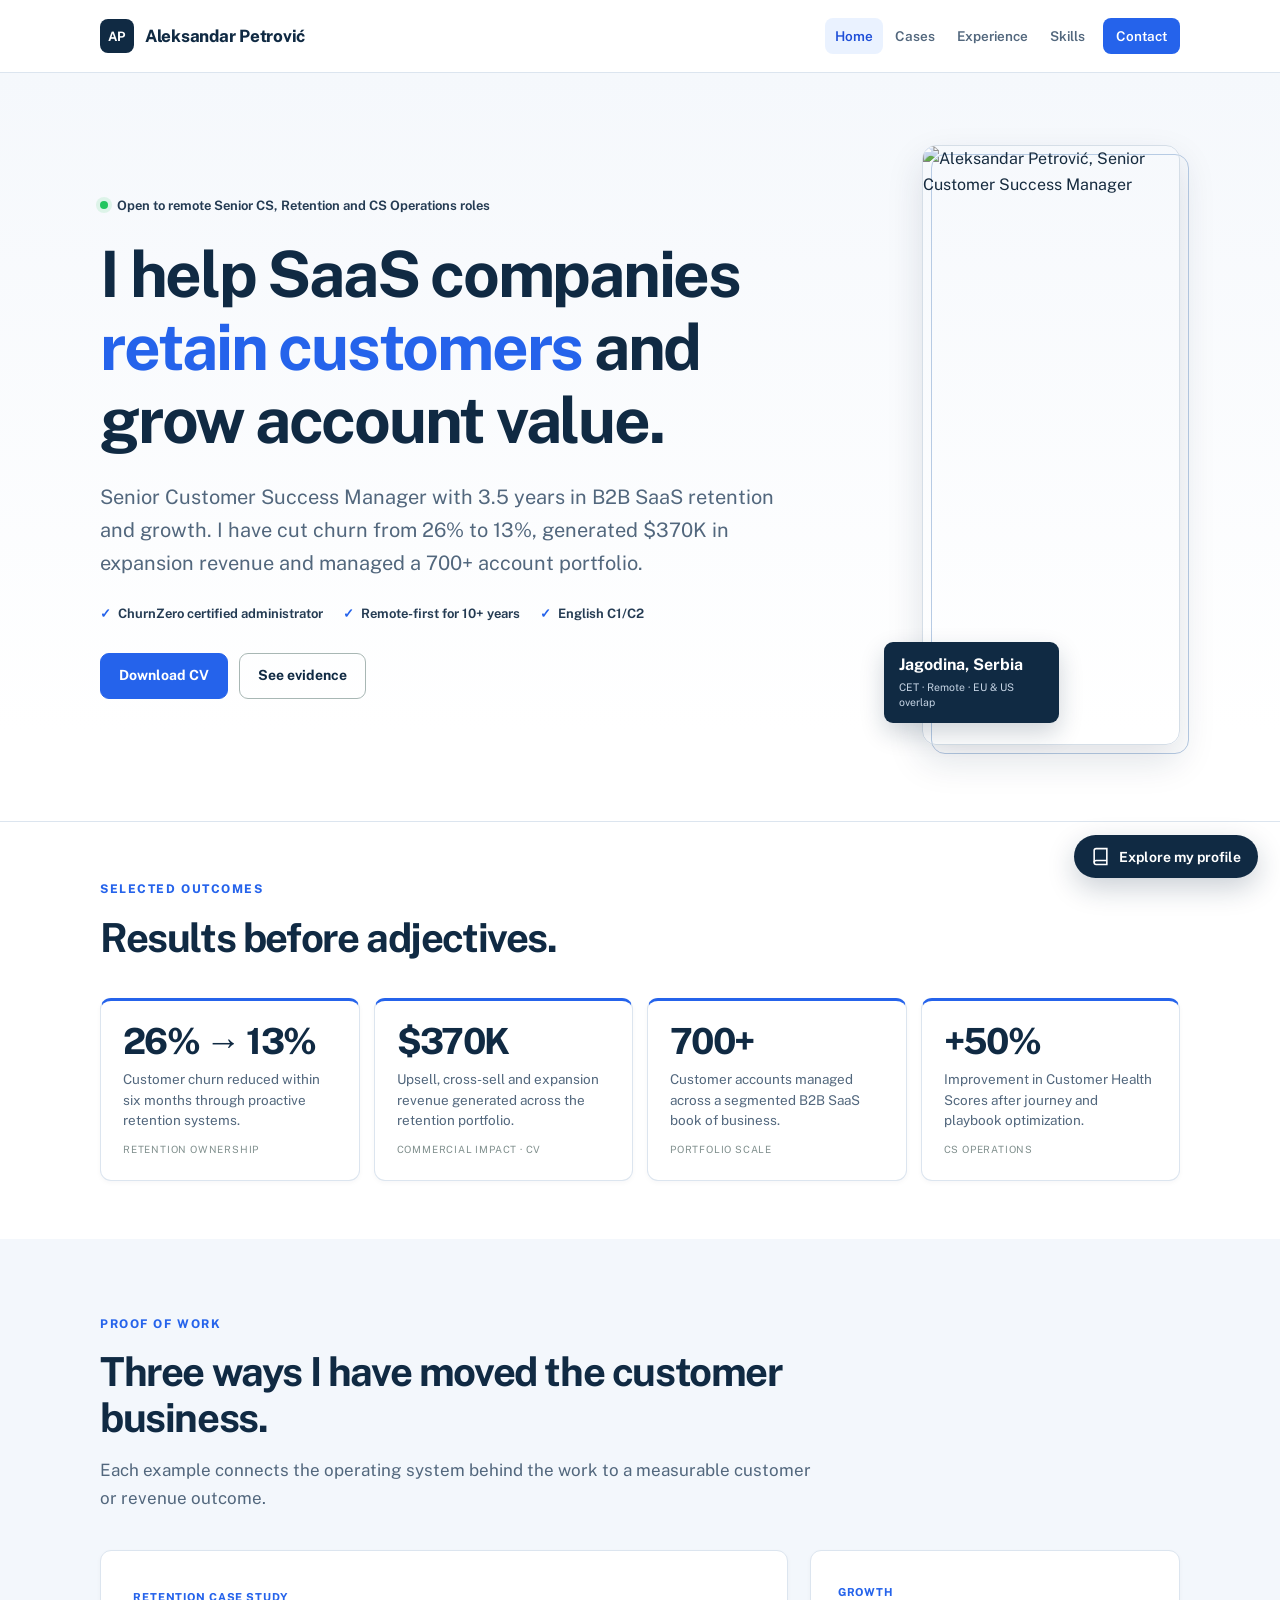
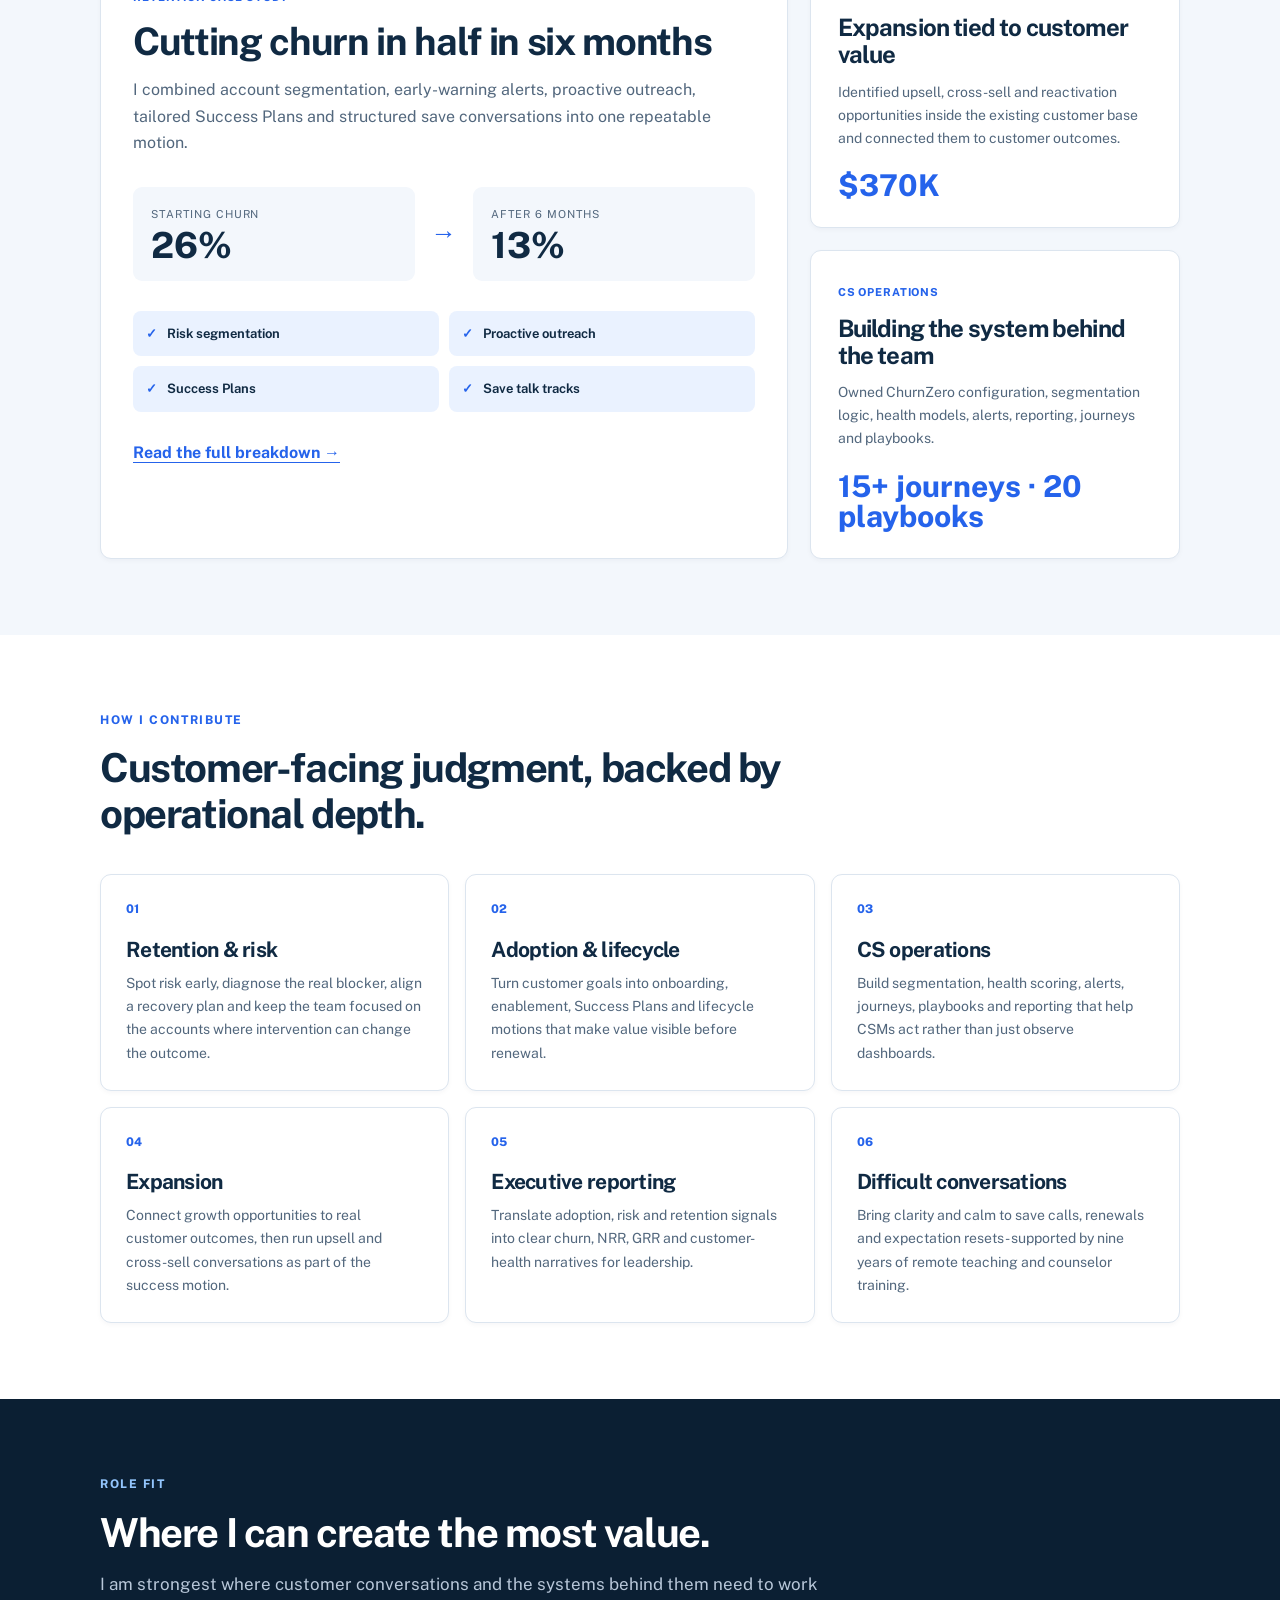
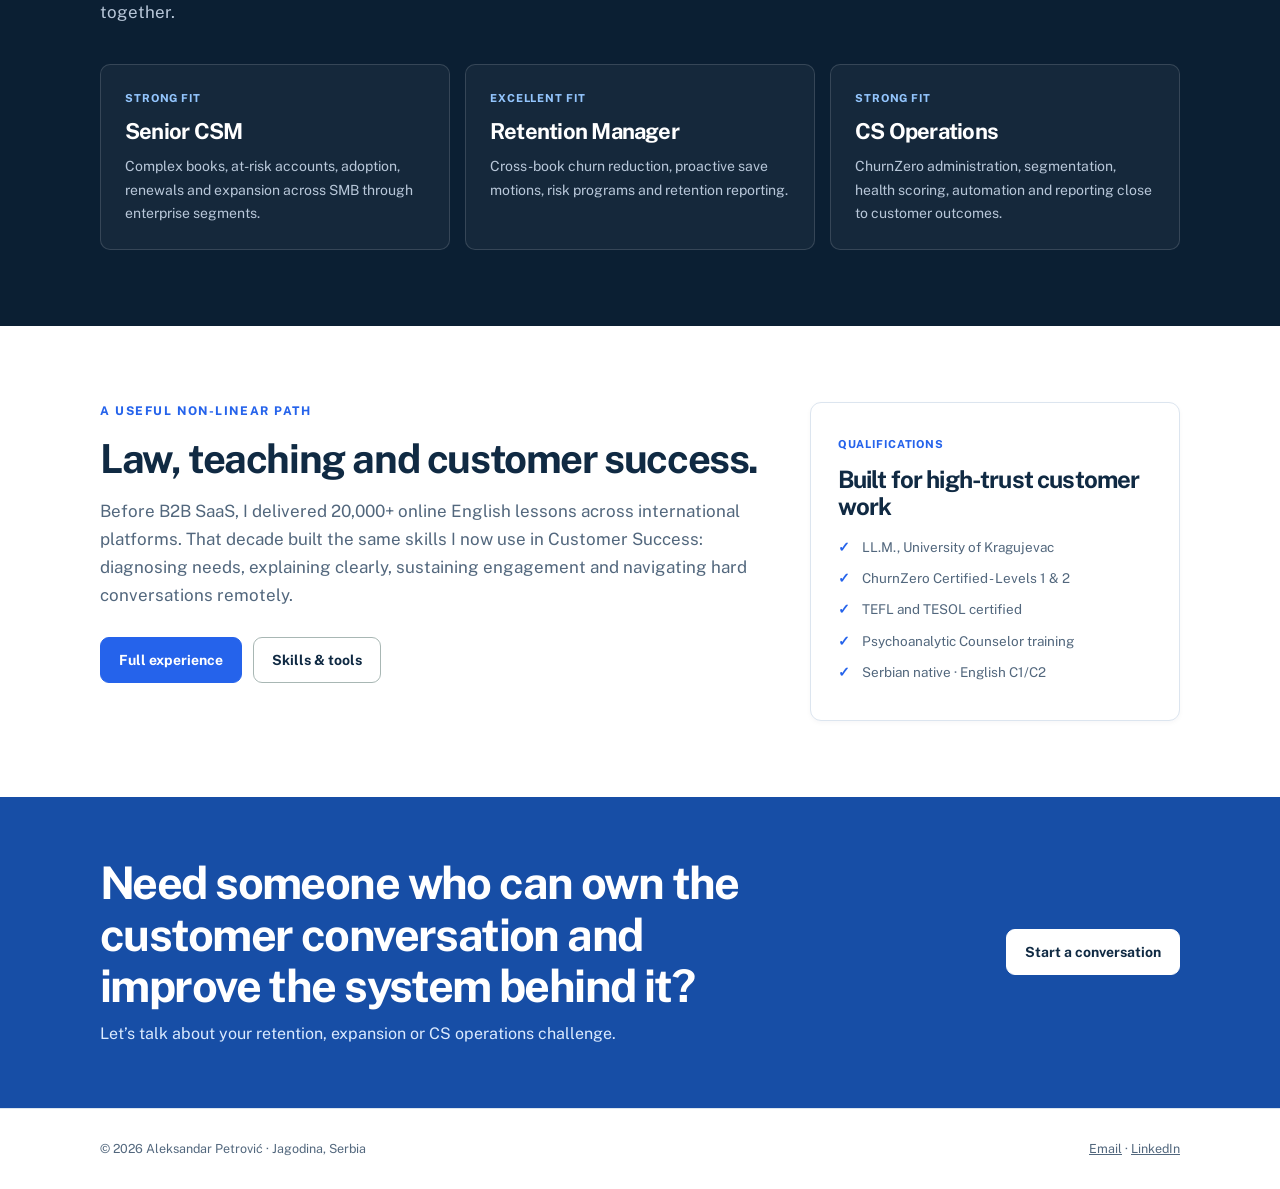
==== commit 45348906: "Add files via upload" ====
--- a/index.html
+++ b/index.html
@@ -5,9 +5,9 @@
   <meta name="viewport" content="width=device-width, initial-scale=1">
   <title>Aleksandar Petrović | Senior Customer Success Manager</title>
   <meta name="description" content="Senior Customer Success Manager focused on B2B SaaS retention, expansion and CS operations. Churn reduced from 26% to 13%; $370K in expansion revenue.">
-  <meta name="theme-color" content="#132b2f">
+  <meta name="theme-color" content="#102a43">
   <link rel="canonical" href="https://csmaleksandarpetrovic.github.io/">
-  <link rel="icon" href="data:image/svg+xml,%3Csvg xmlns='http://www.w3.org/2000/svg' viewBox='0 0 64 64'%3E%3Crect width='64' height='64' rx='14' fill='%23132b2f'/%3E%3Ctext x='32' y='42' font-family='Arial' font-size='26' font-weight='bold' fill='white' text-anchor='middle'%3EAP%3C/text%3E%3C/svg%3E">
+  <link rel="icon" href="data:image/svg+xml,%3Csvg xmlns='http://www.w3.org/2000/svg' viewBox='0 0 64 64'%3E%3Crect width='64' height='64' rx='12' fill='%23102a43'/%3E%3Ctext x='32' y='42' font-family='Arial' font-size='26' font-weight='bold' fill='white' text-anchor='middle'%3EAP%3C/text%3E%3C/svg%3E">
   <meta property="og:title" content="Aleksandar Petrović | Senior Customer Success Manager">
   <meta property="og:description" content="Retention strategy, CS operations and measurable B2B SaaS growth.">
   <meta property="og:type" content="website">
@@ -53,8 +53,8 @@
       <div class="wrap hero-grid">
         <div>
           <p class="availability">Open to remote Senior CS, Retention and CS Operations roles</p>
-          <h1>I turn customer risk into <span>retention systems.</span></h1>
-          <p class="lede">Senior Customer Success Manager with hands-on experience across retention, expansion and CS operations in B2B SaaS - from a 700+ account book to ChurnZero architecture and leadership reporting.</p>
+          <h1>I help SaaS companies <span>retain customers</span> and grow account value.</h1>
+          <p class="lede">Senior Customer Success Manager with 3.5 years in B2B SaaS retention and growth. I have cut churn from 26% to 13%, generated $370K in expansion revenue and managed a 700+ account portfolio.</p>
           <ul class="hero-proof">
             <li>ChurnZero certified administrator</li>
             <li>Remote-first for 10+ years</li>
--- a/styles.css
+++ b/styles.css
@@ -1,19 +1,19 @@
 :root {
-  --ink: #132b2f;
-  --ink-soft: #25464b;
-  --cream: #f6f2e9;
-  --paper: #fffdf8;
+  --ink: #102a43;
+  --ink-soft: #243b53;
+  --cream: #f3f7fc;
+  --paper: #ffffff;
   --white: #ffffff;
-  --teal: #0e756c;
-  --teal-dark: #095a54;
-  --teal-pale: #dceee9;
-  --coral: #e86f51;
-  --gold: #d6a94b;
-  --muted: #617276;
-  --line: #d6dfdc;
-  --shadow: 0 18px 55px rgba(19, 43, 47, 0.11);
-  --max: 1120px;
-  --serif: "Source Serif 4", Georgia, serif;
+  --teal: #2563eb;
+  --teal-dark: #1d4ed8;
+  --teal-pale: #eaf2ff;
+  --coral: #3b82f6;
+  --gold: #8db7ea;
+  --muted: #52677d;
+  --line: #dce5ef;
+  --shadow: 0 16px 40px rgba(16, 42, 67, 0.10);
+  --max: 1080px;
+  --serif: "Public Sans", -apple-system, BlinkMacSystemFont, "Segoe UI", sans-serif;
   --sans: "Public Sans", -apple-system, BlinkMacSystemFont, "Segoe UI", sans-serif;
 }
 
@@ -33,9 +33,9 @@
   margin: 0;
   color: var(--ink);
   font-family: var(--serif);
-  font-weight: 650;
-  line-height: 1.08;
-  letter-spacing: -0.025em;
+  font-weight: 700;
+  line-height: 1.14;
+  letter-spacing: -0.035em;
 }
 p { margin: 0; }
 ul { margin: 0; }
@@ -46,25 +46,25 @@
   background: var(--ink); color: #fff; padding: 10px 14px; border-radius: 8px;
 }
 .skip-link:focus { transform: none; }
-:focus-visible { outline: 3px solid var(--coral); outline-offset: 3px; }
+:focus-visible { outline: 3px solid #60a5fa; outline-offset: 3px; }
 ::selection { background: var(--teal-pale); color: var(--ink); }
 
 /* Navigation */
 .site-nav {
   position: sticky; top: 0; z-index: 100;
-  border-bottom: 1px solid rgba(19, 43, 47, 0.10);
-  background: rgba(255, 253, 248, 0.92);
-  backdrop-filter: blur(14px);
+  border-bottom: 1px solid var(--line);
+  background: rgba(255, 255, 255, 0.95);
+  backdrop-filter: blur(10px);
 }
 .site-nav .wrap {
   min-height: 72px; display: flex; align-items: center; justify-content: space-between; gap: 24px;
 }
 .brand {
   color: var(--ink); text-decoration: none; display: inline-flex; align-items: center; gap: 11px;
-  font-family: var(--serif); font-size: 19px; font-weight: 700; white-space: nowrap;
+  font-family: var(--sans); font-size: 17px; font-weight: 750; letter-spacing: -.015em; white-space: nowrap;
 }
 .brand-mark {
-  width: 34px; height: 34px; display: grid; place-items: center; border-radius: 10px;
+  width: 34px; height: 34px; display: grid; place-items: center; border-radius: 8px;
   color: #fff; background: var(--ink); font: 700 13px/1 var(--sans); letter-spacing: .04em;
 }
 .navlinks { display: flex; align-items: center; justify-content: flex-end; gap: 2px; flex-wrap: wrap; }
@@ -72,7 +72,7 @@
   color: var(--muted); text-decoration: none; padding: 7px 10px; border-radius: 8px;
   font-size: 13.5px; font-weight: 600;
 }
-.navlinks a:hover, .navlinks a[aria-current="page"] { color: var(--ink); background: var(--teal-pale); }
+.navlinks a:hover, .navlinks a[aria-current="page"] { color: var(--teal-dark); background: var(--teal-pale); }
 .navlinks .nav-cta { color: #fff; background: var(--teal); margin-left: 6px; padding-inline: 13px; }
 .navlinks .nav-cta:hover, .navlinks .nav-cta[aria-current="page"] { color: #fff; background: var(--teal-dark); }
 
@@ -81,17 +81,17 @@
   margin-bottom: 15px; color: var(--teal); font-size: 12px; font-weight: 750;
   letter-spacing: .13em; text-transform: uppercase;
 }
-.eyebrow.light { color: #8ed1c8; }
+.eyebrow.light { color: #93c5fd; }
 .lede { color: var(--muted); font-size: clamp(17px, 2vw, 20px); line-height: 1.65; }
-.section { padding: 88px 0; }
-.section-compact { padding: 64px 0; }
+.section { padding: 76px 0; }
+.section-compact { padding: 58px 0; }
 .section-soft { background: var(--cream); }
-.section-dark { background: var(--ink); color: #eaf2f0; }
+.section-dark { background: #0b1f33; color: #e8f0f8; }
 .section-head { max-width: 730px; margin-bottom: 38px; }
-.section-head h2 { font-size: clamp(30px, 4vw, 46px); }
+.section-head h2 { font-size: clamp(28px, 3.4vw, 40px); }
 .section-head p:not(.eyebrow) { margin-top: 15px; color: var(--muted); font-size: 17px; }
 .section-dark .section-head h2 { color: #fff; }
-.section-dark .section-head p:not(.eyebrow) { color: #b7cbc8; }
+.section-dark .section-head p:not(.eyebrow) { color: #b8c7d9; }
 .btn-row { display: flex; flex-wrap: wrap; gap: 11px; margin-top: 28px; }
 .btn {
   display: inline-flex; align-items: center; justify-content: center; gap: 8px;
@@ -106,8 +106,8 @@
 .btn.light:hover { color: var(--ink); background: var(--teal-pale); }
 .text-link { font-weight: 700; text-decoration-thickness: 1px; text-underline-offset: 4px; }
 .card {
-  background: var(--white); border: 1px solid var(--line); border-radius: 16px;
-  box-shadow: 0 2px 4px rgba(19, 43, 47, .03);
+  background: var(--white); border: 1px solid var(--line); border-radius: 11px;
+  box-shadow: 0 2px 5px rgba(16, 42, 67, .035);
 }
 .mini-label {
   display: inline-block; color: var(--teal); font-size: 11px; font-weight: 750;
@@ -115,74 +115,78 @@
 }
 
 /* Home hero */
-.hero { overflow: hidden; padding: 68px 0 74px; background: var(--cream); }
-.hero-grid { display: grid; grid-template-columns: minmax(0, 1.45fr) minmax(280px, .7fr); gap: 68px; align-items: center; }
+.hero {
+  overflow: hidden; padding: 72px 0 76px;
+  background: linear-gradient(180deg, #f5f8fc 0%, #ffffff 88%);
+  border-bottom: 1px solid var(--line);
+}
+.hero-grid { display: grid; grid-template-columns: minmax(0, 1.6fr) minmax(230px, .55fr); gap: 72px; align-items: center; }
 .availability {
   display: inline-flex; align-items: center; gap: 9px; margin-bottom: 22px;
   color: var(--ink-soft); font-size: 13px; font-weight: 650;
 }
-.availability::before { content: ""; width: 9px; height: 9px; border-radius: 50%; background: var(--coral); box-shadow: 0 0 0 5px rgba(232, 111, 81, .13); }
-.hero h1 { max-width: 810px; font-size: clamp(44px, 7vw, 76px); }
+.availability::before { content: ""; width: 8px; height: 8px; border-radius: 50%; background: #22c55e; box-shadow: 0 0 0 4px rgba(34, 197, 94, .12); }
+.hero h1 { max-width: 760px; font-size: clamp(42px, 5.8vw, 64px); }
 .hero h1 span { color: var(--teal); }
 .hero .lede { max-width: 690px; margin-top: 24px; }
 .hero-proof { display: flex; flex-wrap: wrap; gap: 11px 20px; margin-top: 23px; padding: 0; list-style: none; color: var(--ink-soft); font-size: 13px; font-weight: 650; }
 .hero-proof li::before { content: "✓"; margin-right: 7px; color: var(--teal); font-weight: 800; }
-.portrait-frame { position: relative; width: min(100%, 350px); justify-self: end; }
+.portrait-frame { position: relative; width: min(100%, 285px); justify-self: end; }
 .portrait-frame::before {
-  content: ""; position: absolute; inset: 14px -14px -14px 14px; border: 2px solid var(--gold); border-radius: 22px;
+  content: ""; position: absolute; inset: 9px -9px -9px 9px; border: 1px solid #b7cbe4; border-radius: 14px;
 }
 .portrait-frame img {
   position: relative; display: block; width: 100%; aspect-ratio: 4/5; object-fit: cover;
-  border-radius: 22px; box-shadow: var(--shadow); filter: saturate(.9);
+  border-radius: 14px; border: 1px solid #d5e0ec; box-shadow: 0 16px 36px rgba(16,42,67,.13); filter: saturate(.82) contrast(.98);
 }
 .portrait-note {
-  position: absolute; left: -42px; bottom: 28px; z-index: 2; width: 185px;
-  padding: 14px 16px; border-radius: 12px; color: #fff; background: var(--ink); box-shadow: var(--shadow);
-}
-.portrait-note strong { display: block; font-family: var(--serif); font-size: 20px; line-height: 1.1; }
-.portrait-note span { display: block; margin-top: 5px; color: #b7cbc8; font-size: 11px; line-height: 1.45; }
+  position: absolute; left: -38px; bottom: 22px; z-index: 2; width: 175px;
+  padding: 13px 15px; border-radius: 9px; color: #fff; background: #102a43; box-shadow: 0 10px 25px rgba(16,42,67,.2);
+}
+.portrait-note strong { display: block; font-family: var(--sans); font-size: 16px; line-height: 1.2; }
+.portrait-note span { display: block; margin-top: 5px; color: #c6d4e4; font-size: 10.5px; line-height: 1.45; }
 
 /* Metrics */
 .metric-grid { display: grid; grid-template-columns: repeat(4, 1fr); gap: 14px; }
-.metric { padding: 24px; }
-.metric strong { display: block; color: var(--teal); font: 700 clamp(29px, 3.3vw, 40px)/1 var(--serif); letter-spacing: -.04em; }
+.metric { padding: 22px; border-top: 3px solid var(--teal); }
+.metric strong { display: block; color: var(--ink); font: 750 clamp(28px, 3vw, 36px)/1 var(--sans); letter-spacing: -.045em; }
 .metric p { margin-top: 10px; color: var(--muted); font-size: 13.5px; line-height: 1.5; }
 .metric small { display: block; margin-top: 11px; color: #81908e; font-size: 10px; text-transform: uppercase; letter-spacing: .08em; }
 
 /* Case studies */
 .case-grid { display: grid; grid-template-columns: 1.3fr .7fr; gap: 22px; }
-.case-feature { padding: 34px; }
+.case-feature { padding: 32px; }
 .case-feature h3 { margin-top: 11px; font-size: clamp(26px, 3.2vw, 38px); }
 .case-feature > p { margin-top: 14px; color: var(--muted); }
 .before-after { display: grid; grid-template-columns: 1fr auto 1fr; align-items: center; gap: 16px; margin: 30px 0; }
-.outcome-box { padding: 18px; border-radius: 12px; background: var(--cream); }
+.outcome-box { padding: 18px; border-radius: 9px; background: var(--cream); }
 .outcome-box span { display: block; color: var(--muted); font-size: 11px; text-transform: uppercase; letter-spacing: .08em; }
-.outcome-box strong { display: block; margin-top: 4px; color: var(--ink); font: 700 38px/1 var(--serif); }
-.arrow { color: var(--coral); font-size: 26px; font-weight: 800; }
+.outcome-box strong { display: block; margin-top: 4px; color: var(--ink); font: 750 36px/1 var(--sans); }
+.arrow { color: var(--teal); font-size: 26px; font-weight: 800; }
 .method-list { display: grid; grid-template-columns: 1fr 1fr; gap: 10px; padding: 0; list-style: none; }
-.method-list li { position: relative; padding: 12px 13px 12px 34px; border-radius: 10px; background: var(--teal-pale); font-size: 13px; font-weight: 650; }
+.method-list li { position: relative; padding: 12px 13px 12px 34px; border-radius: 8px; background: var(--teal-pale); font-size: 13px; font-weight: 650; }
 .method-list li::before { content: "✓"; position: absolute; left: 13px; color: var(--teal); }
 .case-stack { display: grid; gap: 22px; }
 .case-small { padding: 27px; }
 .case-small h3 { margin: 10px 0 12px; font-size: 24px; }
 .case-small p { color: var(--muted); font-size: 14px; }
-.case-stat { margin-top: 20px; color: var(--coral); font: 700 32px/1 var(--serif); }
+.case-stat { margin-top: 20px; color: var(--teal); font: 750 30px/1 var(--sans); }
 
 /* Capabilities / recruiter fit */
 .cap-grid { display: grid; grid-template-columns: repeat(3, 1fr); gap: 16px; }
 .cap { padding: 25px; }
-.cap .cap-no { display: block; margin-bottom: 18px; color: var(--coral); font-size: 12px; font-weight: 800; }
+.cap .cap-no { display: block; margin-bottom: 18px; color: var(--teal); font-size: 12px; font-weight: 800; }
 .cap h3 { font-size: 21px; }
 .cap p { margin-top: 10px; color: var(--muted); font-size: 14px; }
 .fit-grid { display: grid; grid-template-columns: repeat(3, 1fr); gap: 15px; }
-.fit-card { padding: 24px; border: 1px solid rgba(255,255,255,.16); border-radius: 14px; background: rgba(255,255,255,.05); }
+.fit-card { padding: 24px; border: 1px solid rgba(255,255,255,.14); border-radius: 10px; background: rgba(255,255,255,.045); }
 .fit-card h3 { color: #fff; font-size: 22px; }
-.fit-card p { margin-top: 11px; color: #b7cbc8; font-size: 14px; }
-.fit-card .fit-level { display: block; margin-bottom: 12px; color: #8ed1c8; font-size: 11px; font-weight: 750; letter-spacing: .08em; text-transform: uppercase; }
+.fit-card p { margin-top: 11px; color: #b8c7d9; font-size: 14px; }
+.fit-card .fit-level { display: block; margin-bottom: 12px; color: #93c5fd; font-size: 11px; font-weight: 750; letter-spacing: .08em; text-transform: uppercase; }
 
 /* Page heads */
-.page-head { padding: 72px 0 64px; background: var(--cream); }
-.page-head h1 { max-width: 850px; font-size: clamp(42px, 6vw, 64px); }
+.page-head { padding: 66px 0 58px; background: linear-gradient(180deg, #f3f7fc, #ffffff); border-bottom: 1px solid var(--line); }
+.page-head h1 { max-width: 850px; font-size: clamp(38px, 5vw, 54px); }
 .page-head .lede { max-width: 730px; margin-top: 20px; }
 .page-head .meta-row { display: flex; flex-wrap: wrap; gap: 10px; margin-top: 25px; }
 .not-found { min-height: 75vh; display: grid; align-items: center; }
@@ -204,7 +208,7 @@
 .job-summary { margin-top: 14px; color: var(--muted); }
 .job-card ul { display: grid; gap: 8px; margin-top: 18px; padding-left: 20px; }
 .job-card li { padding-left: 4px; font-size: 14.5px; }
-.job-card li::marker { color: var(--coral); }
+.job-card li::marker { color: var(--teal); }
 .role-progression { display: flex; flex-wrap: wrap; gap: 8px; margin-top: 18px; padding: 0; list-style: none; }
 .role-progression li { padding: 6px 9px; border-radius: 7px; color: var(--ink-soft); background: var(--teal-pale); font-size: 11px; font-weight: 700; }
 
@@ -213,7 +217,7 @@
 .expertise-card { padding: 29px; }
 .expertise-card h2 { font-size: 26px; }
 .tag-list { display: flex; flex-wrap: wrap; gap: 8px; margin-top: 20px; }
-.tag { padding: 7px 10px; border-radius: 7px; color: var(--ink-soft); background: var(--cream); font-size: 12px; font-weight: 650; }
+.tag { padding: 7px 10px; border: 1px solid #d6e3f2; border-radius: 7px; color: var(--ink-soft); background: #f5f8fc; font-size: 12px; font-weight: 650; }
 .tool-grid { display: grid; grid-template-columns: repeat(3, 1fr); gap: 16px; }
 .tool-group { padding: 24px; }
 .tool-group h3 { font-size: 20px; }
@@ -236,7 +240,7 @@
 .case-sidebar h3 { font-size: 18px; }
 .case-sidebar p, .case-sidebar li { color: var(--muted); font-size: 13px; }
 .case-sidebar ul { display: grid; gap: 7px; margin-top: 12px; padding-left: 17px; }
-.proof-note { padding: 17px 19px; border-left: 4px solid var(--gold); background: var(--cream); color: var(--ink-soft); font-size: 13px; }
+.proof-note { padding: 17px 19px; border-left: 4px solid var(--teal); background: var(--cream); color: var(--ink-soft); font-size: 13px; }
 .impact-table { width: 100%; margin-top: 18px; border-collapse: collapse; }
 .impact-table th, .impact-table td { padding: 13px 11px; border-bottom: 1px solid var(--line); text-align: left; vertical-align: top; font-size: 13.5px; }
 .impact-table th { color: var(--muted); font-size: 11px; text-transform: uppercase; letter-spacing: .08em; }
@@ -244,15 +248,15 @@
 
 /* Contact */
 .contact-grid { display: grid; grid-template-columns: 1.1fr .9fr; gap: 24px; }
-.contact-primary { padding: 38px; background: var(--ink); color: #eaf2f0; border: 0; }
+.contact-primary { padding: 38px; background: #0b1f33; color: #e8f0f8; border: 0; }
 .contact-primary h2 { color: #fff; font-size: 38px; }
-.contact-primary > p { margin-top: 14px; color: #b7cbc8; }
+.contact-primary > p { margin-top: 14px; color: #b8c7d9; }
 .contact-links { display: grid; gap: 10px; margin-top: 28px; }
 .contact-link {
   display: flex; justify-content: space-between; gap: 20px; padding: 13px 0;
   border-bottom: 1px solid rgba(255,255,255,.15); color: #fff; text-decoration: none; font-size: 14px;
 }
-.contact-link:hover { color: #8ed1c8; }
+.contact-link:hover { color: #93c5fd; }
 .contact-link span:first-child { color: #8ea5a1; font-size: 12px; }
 .contact-side { display: grid; gap: 16px; }
 .contact-side .card { padding: 26px; }
@@ -263,16 +267,16 @@
 .check-list li::before { content: "✓"; position: absolute; left: 0; color: var(--teal); font-weight: 800; }
 
 /* CTA and footer */
-.cta-band { padding: 62px 0; background: var(--teal); }
+.cta-band { padding: 60px 0; background: #174ea6; }
 .cta-inner { display: flex; align-items: center; justify-content: space-between; gap: 30px; }
 .cta-inner h2 { max-width: 660px; color: #fff; font-size: clamp(30px, 4vw, 45px); }
-.cta-inner p { margin-top: 10px; color: #d7eeea; }
+.cta-inner p { margin-top: 10px; color: #dbeafe; }
 .site-footer { padding: 30px 0; border-top: 1px solid var(--line); }
 .site-footer .wrap { display: flex; justify-content: space-between; gap: 18px; flex-wrap: wrap; color: var(--muted); font-size: 12.5px; }
 .site-footer a { color: var(--muted); }
 
 @media (max-width: 940px) {
-  .hero-grid { grid-template-columns: 1fr 260px; gap: 38px; }
+  .hero-grid { grid-template-columns: 1fr 235px; gap: 42px; }
   .metric-grid, .cert-grid { grid-template-columns: repeat(2, 1fr); }
   .case-grid { grid-template-columns: 1fr; }
   .case-stack { grid-template-columns: 1fr 1fr; }
@@ -289,7 +293,7 @@
   .navlinks .nav-cta { margin-left: 2px; }
   .hero { padding: 44px 0 60px; }
   .hero-grid { grid-template-columns: 1fr; }
-  .portrait-frame { justify-self: start; width: min(85%, 320px); margin-left: 24px; }
+  .portrait-frame { justify-self: start; width: min(72%, 270px); margin-left: 24px; }
   .portrait-note { left: -24px; }
   .section { padding: 66px 0; }
   .page-head { padding: 54px 0; }
